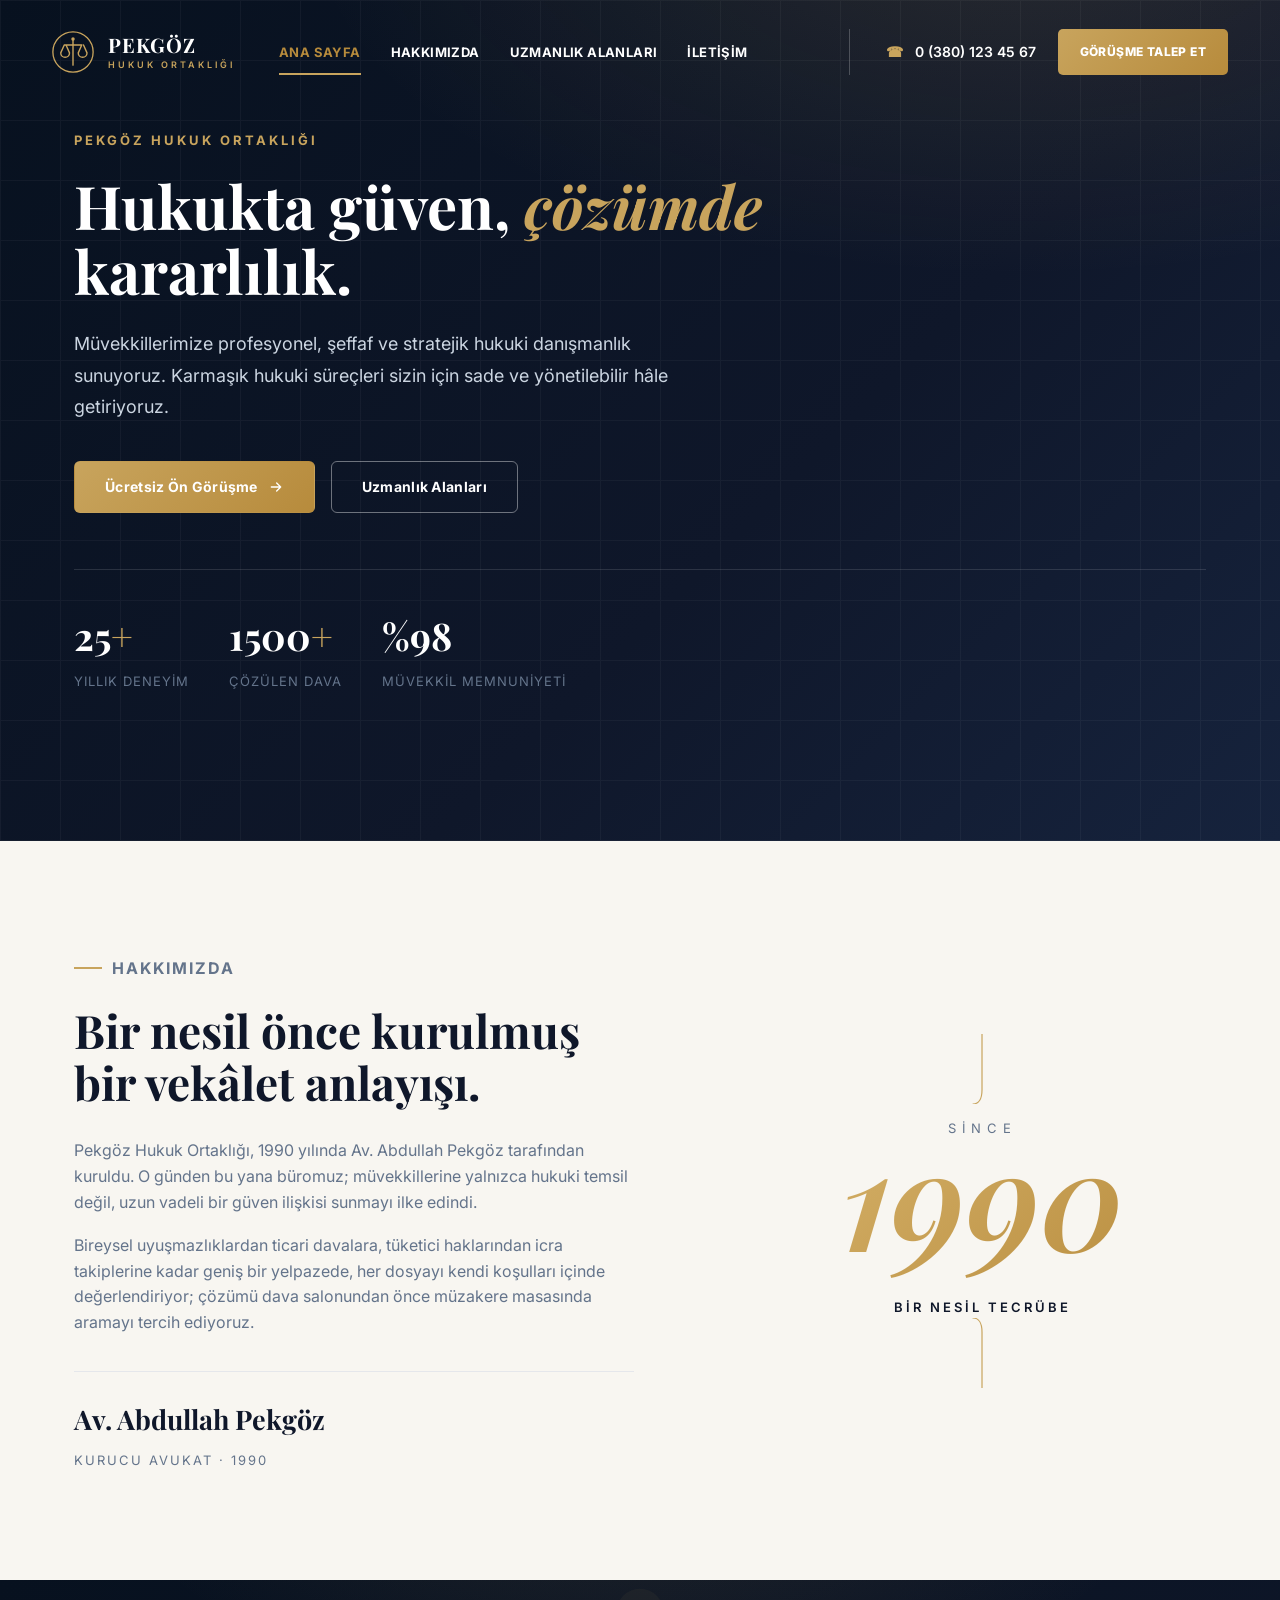
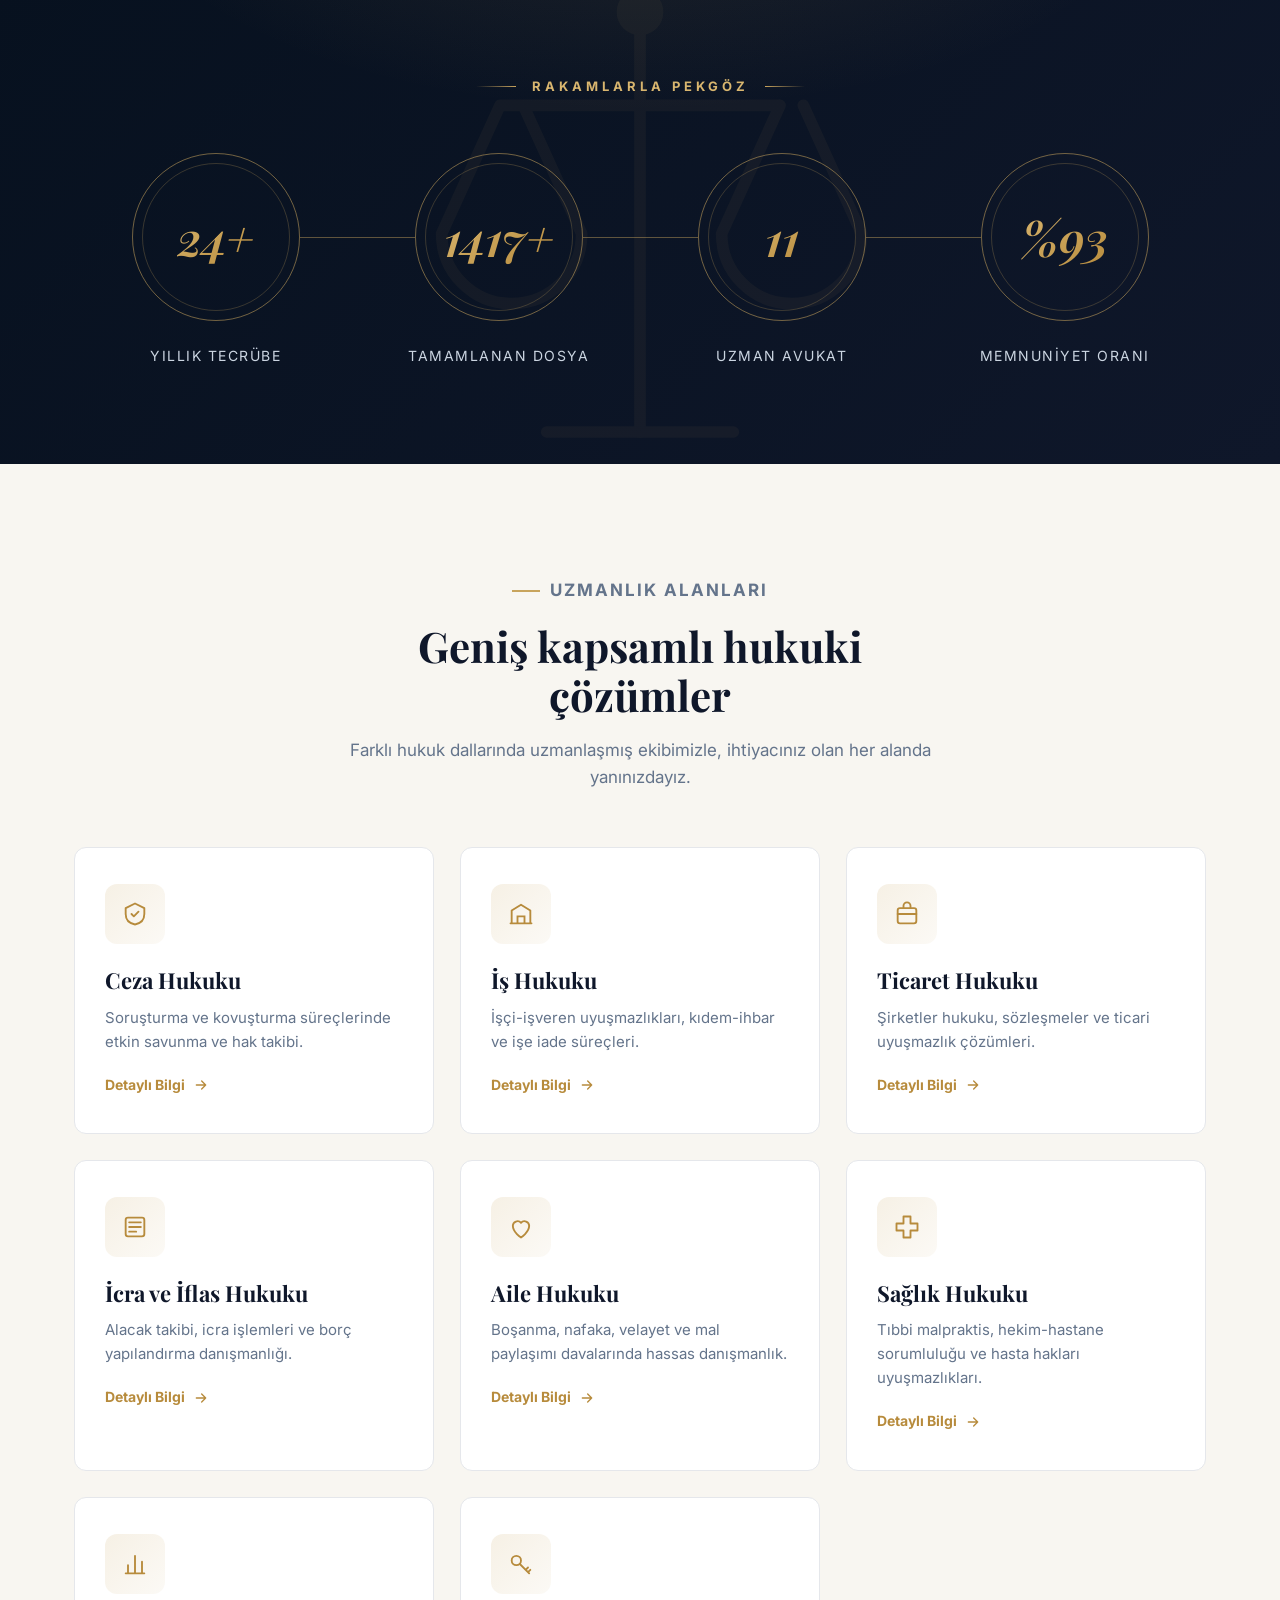
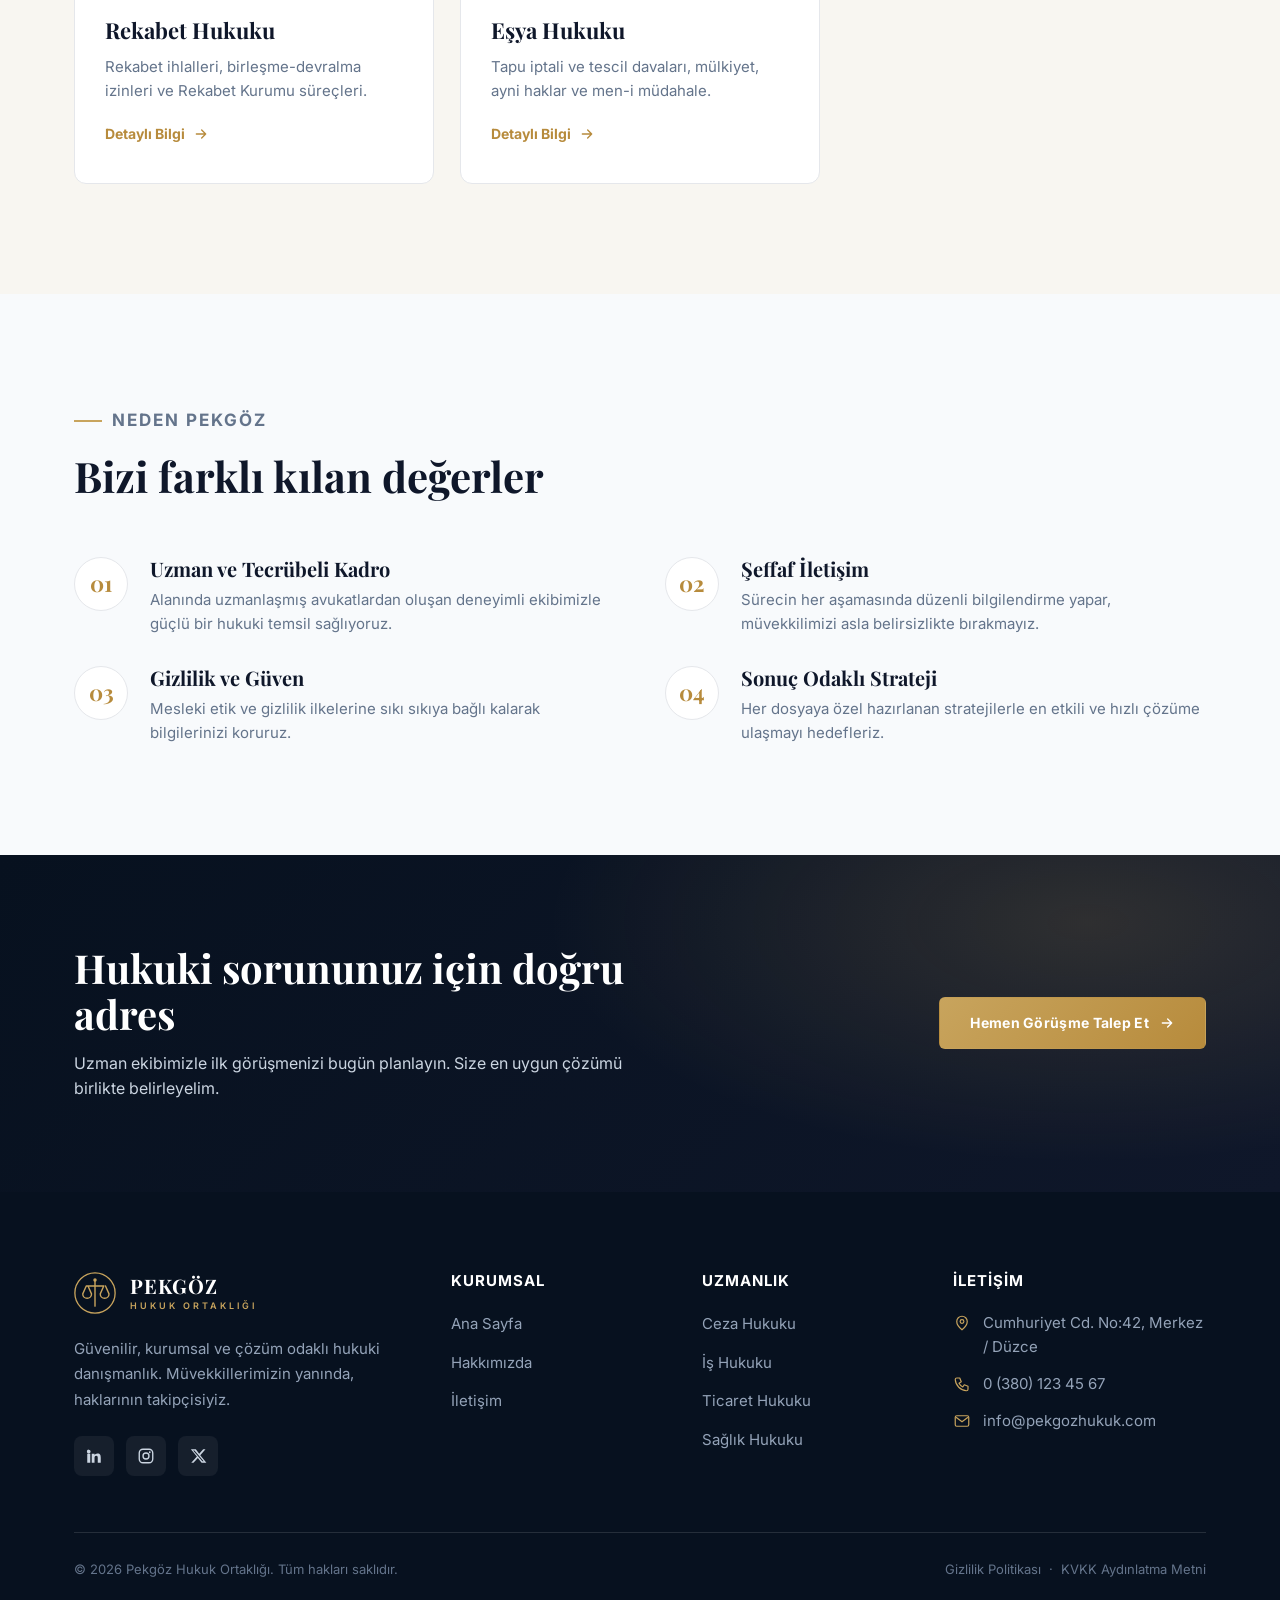
==== index.html @ f4ac4ff4 "refactor" ====
<!DOCTYPE html>
<html lang="tr">
<head>
    <meta charset="UTF-8" />
    <meta name="viewport" content="width=device-width, initial-scale=1.0" />
    <meta name="description" content="Pekgöz Hukuk Ortaklığı — güvenilir, kurumsal ve çözüm odaklı hukuki danışmanlık ve avukatlık hizmetleri." />
    <title>Pekgöz Hukuk Ortaklığı | Kurumsal Hukuki Danışmanlık</title>

    <link rel="preconnect" href="https://fonts.googleapis.com" />
    <link rel="preconnect" href="https://fonts.gstatic.com" crossorigin />
    <link href="https://fonts.googleapis.com/css2?family=Inter:wght@400;500;600;700;800&family=Playfair+Display:ital,wght@0,500;0,600;0,700;1,600&display=swap" rel="stylesheet" />
    <link rel="stylesheet" href="assets/css/style.css" />
</head>
<body>

<header class="site-header">
    <nav class="navbar">
        <a href="index.html" class="navbar-logo">
            <svg class="logo-mark" viewBox="0 0 48 48" fill="none" xmlns="http://www.w3.org/2000/svg">
                <circle cx="24" cy="24" r="23" stroke="#c8a45d" stroke-width="1.5"/>
                <path d="M24 9v30M14 16h20M14 16l-4 9a5 5 0 0010 0l-4-9M34 16l-4 9a5 5 0 0010 0l-4-9" stroke="#c8a45d" stroke-width="1.6" stroke-linecap="round" stroke-linejoin="round"/>
                <circle cx="24" cy="9" r="2" fill="#c8a45d"/>
            </svg>
            <span class="logo-text">
                <span class="logo-name">PEKGÖZ</span>
                <span class="logo-sub">Hukuk Ortaklığı</span>
            </span>
        </a>

        <button class="mobile-menu-btn" aria-label="Menüyü Aç">
            <span></span><span></span><span></span>
        </button>

        <div class="navbar-menu">
            <ul class="navbar-links">
                <li><a href="index.html" class="active">Ana Sayfa</a></li>
                <li><a href="hakkimizda.html">Hakkımızda</a></li>
                <li><a href="uzmanlik-alanlari.html">Uzmanlık Alanları</a></li>
                <li><a href="iletisim.html">İletişim</a></li>
            </ul>

            <div class="navbar-contact">
                <a href="tel:+903801234567" class="phone-link">
                    <span>☎</span> 0 (380) 123 45 67
                </a>
                <a href="iletisim.html" class="appointment-btn">Görüşme Talep Et</a>
            </div>
        </div>
    </nav>
</header>

<main>
    <!-- HERO -->
    <section class="hero">
        <div class="container">
            <p class="hero-subtitle">Pekgöz Hukuk Ortaklığı</p>
            <h1>Hukukta güven, <span class="accent">çözümde</span> kararlılık.</h1>
            <p class="lead">
                Müvekkillerimize profesyonel, şeffaf ve stratejik hukuki danışmanlık sunuyoruz.
                Karmaşık hukuki süreçleri sizin için sade ve yönetilebilir hâle getiriyoruz.
            </p>
            <div class="hero-actions">
                <a href="iletisim.html" class="btn btn-gold">Ücretsiz Ön Görüşme
                    <svg width="16" height="16" viewBox="0 0 24 24" fill="none"><path d="M5 12h14M13 6l6 6-6 6" stroke="currentColor" stroke-width="2" stroke-linecap="round" stroke-linejoin="round"/></svg>
                </a>
                <a href="uzmanlik-alanlari.html" class="btn btn-outline">Uzmanlık Alanları</a>
            </div>

            <div class="hero-trust">
                <div class="item"><div class="num">25<span>+</span></div><div class="label">Yıllık Deneyim</div></div>
                <div class="item"><div class="num">1500<span>+</span></div><div class="label">Çözülen Dava</div></div>
                <div class="item"><div class="num">%98</div><div class="label">Müvekkil Memnuniyeti</div></div>
            </div>
        </div>
    </section>

    <!-- HAKKIMIZDA / ABOUT -->
    <section class="section about-editorial">
        <div class="container ae-grid">
            <div class="ae-text reveal">
                <p class="eyebrow">Hakkımızda</p>
                <h2>Bir nesil önce kurulmuş<br>bir vekâlet anlayışı.</h2>
                <p>
                    Pekgöz Hukuk Ortaklığı, 1990 yılında Av. Abdullah Pekgöz tarafından kuruldu.
                    O günden bu yana büromuz; müvekkillerine yalnızca hukuki temsil değil, uzun vadeli
                    bir güven ilişkisi sunmayı ilke edindi.
                </p>
                <p>
                    Bireysel uyuşmazlıklardan ticari davalara, tüketici haklarından icra takiplerine
                    kadar geniş bir yelpazede, her dosyayı kendi koşulları içinde değerlendiriyor;
                    çözümü dava salonundan önce müzakere masasında aramayı tercih ediyoruz.
                </p>
                <div class="ae-divider"></div>
                <div class="ae-founder">Av. Abdullah Pekgöz</div>
                <div class="ae-founder-role">Kurucu Avukat · 1990</div>
            </div>

            <div class="ae-year reveal">
                <svg class="ae-orn" width="24" height="70" viewBox="0 0 24 70" fill="none">
                    <path d="M12 0V56c0 9-3.5 14-9 14" stroke="currentColor" stroke-width="1.2" stroke-linecap="round"/>
                </svg>
                <span class="ae-since">Since</span>
                <div class="ae-bigyear">1990</div>
                <span class="ae-caption">Bir Nesil Tecrübe</span>
                <svg class="ae-orn bottom" width="24" height="70" viewBox="0 0 24 70" fill="none">
                    <path d="M12 0V56c0 9-3.5 14-9 14" stroke="currentColor" stroke-width="1.2" stroke-linecap="round"/>
                </svg>
            </div>
        </div>
    </section>

    <!-- STATS — Mühür Madalyonları -->
    <section class="stats-band">
        <svg class="stats-watermark" viewBox="0 0 48 48" fill="none" aria-hidden="true">
            <path d="M24 6v36M12 14h24M12 14l-5 11a6 6 0 0012 0l-5-11M36 14l-5 11a6 6 0 0012 0l-5-11" stroke="currentColor" stroke-width="1" stroke-linecap="round" stroke-linejoin="round"/>
            <circle cx="24" cy="6" r="2" fill="currentColor"/>
            <path d="M16 42h16" stroke="currentColor" stroke-width="1" stroke-linecap="round"/>
        </svg>
        <div class="container">
            <p class="stats-title">Rakamlarla Pekgöz</p>
            <div class="seal-row">
                <div class="seal-item reveal">
                    <div class="seal"><span class="num" data-to="25" data-suffix="+">0+</span></div>
                    <div class="seal-label">Yıllık Tecrübe</div>
                </div>
                <div class="seal-item reveal">
                    <div class="seal"><span class="num" data-to="1500" data-suffix="+">0+</span></div>
                    <div class="seal-label">Tamamlanan Dosya</div>
                </div>
                <div class="seal-item reveal">
                    <div class="seal"><span class="num" data-to="12">0</span></div>
                    <div class="seal-label">Uzman Avukat</div>
                </div>
                <div class="seal-item reveal">
                    <div class="seal"><span class="num" data-to="98" data-prefix="%">%0</span></div>
                    <div class="seal-label">Memnuniyet Oranı</div>
                </div>
            </div>
        </div>
    </section>

    <!-- UZMANLIK ALANLARI -->
    <section class="section practice">
        <div class="container">
            <div class="section-head center reveal">
                <p class="eyebrow">Uzmanlık Alanları</p>
                <h2>Geniş kapsamlı hukuki çözümler</h2>
                <p>Farklı hukuk dallarında uzmanlaşmış ekibimizle, ihtiyacınız olan her alanda yanınızdayız.</p>
            </div>
            <div class="card-grid">
                <div class="service-card reveal">
                    <div class="icon"><svg width="28" height="28" viewBox="0 0 24 24" fill="none"><path d="M12 3l8 4v5c0 4.5-3 8-8 9-5-1-8-4.5-8-9V7l8-4z" stroke="currentColor" stroke-width="1.6" stroke-linejoin="round"/><path d="M9 12l2 2 4-4" stroke="currentColor" stroke-width="1.6" stroke-linecap="round" stroke-linejoin="round"/></svg></div>
                    <h3>Ceza Hukuku</h3>
                    <p>Soruşturma ve kovuşturma süreçlerinde etkin savunma ve hak takibi.</p>
                    <a href="uzmanlik-alanlari.html" class="more">Detaylı Bilgi <svg width="16" height="16" viewBox="0 0 24 24" fill="none"><path d="M5 12h14M13 6l6 6-6 6" stroke="currentColor" stroke-width="2" stroke-linecap="round" stroke-linejoin="round"/></svg></a>
                </div>
                <div class="service-card reveal">
                    <div class="icon"><svg width="28" height="28" viewBox="0 0 24 24" fill="none"><path d="M4 20V9l8-5 8 5v11" stroke="currentColor" stroke-width="1.6" stroke-linejoin="round"/><path d="M9 20v-6h6v6M3 20h18" stroke="currentColor" stroke-width="1.6" stroke-linecap="round"/></svg></div>
                    <h3>İş Hukuku</h3>
                    <p>İşçi-işveren uyuşmazlıkları, kıdem-ihbar ve işe iade süreçleri.</p>
                    <a href="uzmanlik-alanlari.html" class="more">Detaylı Bilgi <svg width="16" height="16" viewBox="0 0 24 24" fill="none"><path d="M5 12h14M13 6l6 6-6 6" stroke="currentColor" stroke-width="2" stroke-linecap="round" stroke-linejoin="round"/></svg></a>
                </div>
                <div class="service-card reveal">
                    <div class="icon"><svg width="28" height="28" viewBox="0 0 24 24" fill="none"><rect x="4" y="7" width="16" height="13" rx="2" stroke="currentColor" stroke-width="1.6"/><path d="M9 7V5a3 3 0 016 0v2M4 12h16" stroke="currentColor" stroke-width="1.6" stroke-linecap="round"/></svg></div>
                    <h3>Ticaret Hukuku</h3>
                    <p>Şirketler hukuku, sözleşmeler ve ticari uyuşmazlık çözümleri.</p>
                    <a href="uzmanlik-alanlari.html" class="more">Detaylı Bilgi <svg width="16" height="16" viewBox="0 0 24 24" fill="none"><path d="M5 12h14M13 6l6 6-6 6" stroke="currentColor" stroke-width="2" stroke-linecap="round" stroke-linejoin="round"/></svg></a>
                </div>
                <div class="service-card reveal">
                    <div class="icon"><svg width="28" height="28" viewBox="0 0 24 24" fill="none"><path d="M7 8h10M7 12h10M7 16h6" stroke="currentColor" stroke-width="1.6" stroke-linecap="round"/><rect x="4" y="4" width="16" height="16" rx="2" stroke="currentColor" stroke-width="1.6"/></svg></div>
                    <h3>İcra ve İflas Hukuku</h3>
                    <p>Alacak takibi, icra işlemleri ve borç yapılandırma danışmanlığı.</p>
                    <a href="uzmanlik-alanlari.html" class="more">Detaylı Bilgi <svg width="16" height="16" viewBox="0 0 24 24" fill="none"><path d="M5 12h14M13 6l6 6-6 6" stroke="currentColor" stroke-width="2" stroke-linecap="round" stroke-linejoin="round"/></svg></a>
                </div>
                <div class="service-card reveal">
                    <div class="icon"><svg width="28" height="28" viewBox="0 0 24 24" fill="none"><path d="M12 21s-7-4.5-7-10a4 4 0 017-2.6A4 4 0 0119 11c0 5.5-7 10-7 10z" stroke="currentColor" stroke-width="1.6" stroke-linejoin="round"/></svg></div>
                    <h3>Aile Hukuku</h3>
                    <p>Boşanma, nafaka, velayet ve mal paylaşımı davalarında hassas danışmanlık.</p>
                    <a href="uzmanlik-alanlari.html" class="more">Detaylı Bilgi <svg width="16" height="16" viewBox="0 0 24 24" fill="none"><path d="M5 12h14M13 6l6 6-6 6" stroke="currentColor" stroke-width="2" stroke-linecap="round" stroke-linejoin="round"/></svg></a>
                </div>
                <div class="service-card reveal">
                    <div class="icon"><svg width="28" height="28" viewBox="0 0 24 24" fill="none"><path d="M9 3h6v6h6v6h-6v6H9v-6H3V9h6V3z" stroke="currentColor" stroke-width="1.6" stroke-linejoin="round"/></svg></div>
                    <h3>Sağlık Hukuku</h3>
                    <p>Tıbbi malpraktis, hekim-hastane sorumluluğu ve hasta hakları uyuşmazlıkları.</p>
                    <a href="uzmanlik-alanlari.html" class="more">Detaylı Bilgi <svg width="16" height="16" viewBox="0 0 24 24" fill="none"><path d="M5 12h14M13 6l6 6-6 6" stroke="currentColor" stroke-width="2" stroke-linecap="round" stroke-linejoin="round"/></svg></a>
                </div>
                <div class="service-card reveal">
                    <div class="icon"><svg width="28" height="28" viewBox="0 0 24 24" fill="none"><path d="M4 20h16M6 20v-7M12 20V5M18 20v-10" stroke="currentColor" stroke-width="1.6" stroke-linecap="round" stroke-linejoin="round"/></svg></div>
                    <h3>Rekabet Hukuku</h3>
                    <p>Rekabet ihlalleri, birleşme-devralma izinleri ve Rekabet Kurumu süreçleri.</p>
                    <a href="uzmanlik-alanlari.html" class="more">Detaylı Bilgi <svg width="16" height="16" viewBox="0 0 24 24" fill="none"><path d="M5 12h14M13 6l6 6-6 6" stroke="currentColor" stroke-width="2" stroke-linecap="round" stroke-linejoin="round"/></svg></a>
                </div>
                <div class="service-card reveal">
                    <div class="icon"><svg width="28" height="28" viewBox="0 0 24 24" fill="none"><circle cx="8" cy="9" r="4" stroke="currentColor" stroke-width="1.6"/><path d="M11 12l8 8M16 17l2-2M18 19l2-2" stroke="currentColor" stroke-width="1.6" stroke-linecap="round" stroke-linejoin="round"/></svg></div>
                    <h3>Eşya Hukuku</h3>
                    <p>Tapu iptali ve tescil davaları, mülkiyet, ayni haklar ve men-i müdahale.</p>
                    <a href="uzmanlik-alanlari.html" class="more">Detaylı Bilgi <svg width="16" height="16" viewBox="0 0 24 24" fill="none"><path d="M5 12h14M13 6l6 6-6 6" stroke="currentColor" stroke-width="2" stroke-linecap="round" stroke-linejoin="round"/></svg></a>
                </div>
            </div>
        </div>
    </section>

    <!-- NEDEN BİZ -->
    <section class="section">
        <div class="container">
            <div class="section-head reveal">
                <p class="eyebrow">Neden Pekgöz</p>
                <h2>Bizi farklı kılan değerler</h2>
            </div>
            <div class="features-grid">
                <div class="feature reveal">
                    <div class="num">01</div>
                    <div><h3>Uzman ve Tecrübeli Kadro</h3><p>Alanında uzmanlaşmış avukatlardan oluşan deneyimli ekibimizle güçlü bir hukuki temsil sağlıyoruz.</p></div>
                </div>
                <div class="feature reveal">
                    <div class="num">02</div>
                    <div><h3>Şeffaf İletişim</h3><p>Sürecin her aşamasında düzenli bilgilendirme yapar, müvekkilimizi asla belirsizlikte bırakmayız.</p></div>
                </div>
                <div class="feature reveal">
                    <div class="num">03</div>
                    <div><h3>Gizlilik ve Güven</h3><p>Mesleki etik ve gizlilik ilkelerine sıkı sıkıya bağlı kalarak bilgilerinizi koruruz.</p></div>
                </div>
                <div class="feature reveal">
                    <div class="num">04</div>
                    <div><h3>Sonuç Odaklı Strateji</h3><p>Her dosyaya özel hazırlanan stratejilerle en etkili ve hızlı çözüme ulaşmayı hedefleriz.</p></div>
                </div>
            </div>
        </div>
    </section>

    <!-- CTA -->
    <section class="cta">
        <div class="container cta-inner">
            <div class="reveal">
                <h2>Hukuki sorununuz için doğru adres</h2>
                <p>Uzman ekibimizle ilk görüşmenizi bugün planlayın. Size en uygun çözümü birlikte belirleyelim.</p>
            </div>
            <a href="iletisim.html" class="btn btn-gold reveal">Hemen Görüşme Talep Et
                <svg width="16" height="16" viewBox="0 0 24 24" fill="none"><path d="M5 12h14M13 6l6 6-6 6" stroke="currentColor" stroke-width="2" stroke-linecap="round" stroke-linejoin="round"/></svg>
            </a>
        </div>
    </section>
</main>

<!-- FOOTER -->
<footer class="site-footer">
    <div class="container">
        <div class="footer-grid">
            <div class="footer-brand">
                <a href="index.html" class="navbar-logo">
                    <svg class="logo-mark" viewBox="0 0 48 48" fill="none">
                        <circle cx="24" cy="24" r="23" stroke="#c8a45d" stroke-width="1.5"/>
                        <path d="M24 9v30M14 16h20M14 16l-4 9a5 5 0 0010 0l-4-9M34 16l-4 9a5 5 0 0010 0l-4-9" stroke="#c8a45d" stroke-width="1.6" stroke-linecap="round" stroke-linejoin="round"/>
                        <circle cx="24" cy="9" r="2" fill="#c8a45d"/>
                    </svg>
                    <span class="logo-text">
                        <span class="logo-name">PEKGÖZ</span>
                        <span class="logo-sub">Hukuk Ortaklığı</span>
                    </span>
                </a>
                <p>Güvenilir, kurumsal ve çözüm odaklı hukuki danışmanlık. Müvekkillerimizin yanında, haklarının takipçisiyiz.</p>
                <div class="footer-social">
                    <a href="#" aria-label="LinkedIn"><svg width="18" height="18" viewBox="0 0 24 24" fill="currentColor"><path d="M4.98 3.5a2.5 2.5 0 11-.02 5 2.5 2.5 0 01.02-5zM3 9h4v12H3zM9 9h3.8v1.7h.05c.53-1 1.83-2.05 3.77-2.05C20.5 8.65 21 11.1 21 14.2V21h-4v-6c0-1.43-.03-3.27-2-3.27-2 0-2.3 1.56-2.3 3.17V21H9z"/></svg></a>
                    <a href="#" aria-label="Instagram"><svg width="18" height="18" viewBox="0 0 24 24" fill="none"><rect x="3" y="3" width="18" height="18" rx="5" stroke="currentColor" stroke-width="1.8"/><circle cx="12" cy="12" r="4" stroke="currentColor" stroke-width="1.8"/><circle cx="17" cy="7" r="1.2" fill="currentColor"/></svg></a>
                    <a href="#" aria-label="Twitter"><svg width="18" height="18" viewBox="0 0 24 24" fill="currentColor"><path d="M18.9 3H22l-7 8 8.2 10h-6.4l-5-6.2L6 21H3l7.5-8.5L2.5 3h6.6l4.5 5.9L18.9 3zm-1.1 16h1.7L7.3 4.8H5.5L17.8 19z"/></svg></a>
                </div>
            </div>

            <div class="footer-col">
                <h4>Kurumsal</h4>
                <ul>
                    <li><a href="index.html">Ana Sayfa</a></li>
                    <li><a href="hakkimizda.html">Hakkımızda</a></li>
                    <li><a href="iletisim.html">İletişim</a></li>
                </ul>
            </div>

            <div class="footer-col">
                <h4>Uzmanlık</h4>
                <ul>
                    <li><a href="uzmanlik-alanlari.html">Ceza Hukuku</a></li>
                    <li><a href="uzmanlik-alanlari.html">İş Hukuku</a></li>
                    <li><a href="uzmanlik-alanlari.html">Ticaret Hukuku</a></li>
                    <li><a href="uzmanlik-alanlari.html">Sağlık Hukuku</a></li>
                </ul>
            </div>

            <div class="footer-col">
                <h4>İletişim</h4>
                <ul class="footer-contact">
                    <li><svg width="18" height="18" viewBox="0 0 24 24" fill="none"><path d="M12 21s-7-5.5-7-11a7 7 0 1114 0c0 5.5-7 11-7 11z" stroke="currentColor" stroke-width="1.6"/><circle cx="12" cy="10" r="2.5" stroke="currentColor" stroke-width="1.6"/></svg> Cumhuriyet Cd. No:42, Merkez / Düzce</li>
                    <li><svg width="18" height="18" viewBox="0 0 24 24" fill="none"><path d="M5 4h4l2 5-3 2a12 12 0 005 5l2-3 5 2v4a2 2 0 01-2 2A16 16 0 013 6a2 2 0 012-2z" stroke="currentColor" stroke-width="1.6" stroke-linejoin="round"/></svg> 0 (380) 123 45 67</li>
                    <li><svg width="18" height="18" viewBox="0 0 24 24" fill="none"><rect x="3" y="5" width="18" height="14" rx="2" stroke="currentColor" stroke-width="1.6"/><path d="M4 7l8 6 8-6" stroke="currentColor" stroke-width="1.6"/></svg> info@pekgozhukuk.com</li>
                </ul>
            </div>
        </div>
        <div class="footer-bottom">
            <span>© <span id="year">2026</span> Pekgöz Hukuk Ortaklığı. Tüm hakları saklıdır.</span>
            <span><a href="#">Gizlilik Politikası</a> &nbsp;·&nbsp; <a href="#">KVKK Aydınlatma Metni</a></span>
        </div>
    </div>
</footer>

<script src="assets/js/main.js"></script>
</body>
</html>
---- assets/css/style.css ----
/* =============================================================
   Pekgöz Hukuk Ortaklığı — Kurumsal Tasarım Sistemi
   ============================================================= */

:root {
    --navy: #0f172a;
    --navy-dark: #07111f;
    --navy-soft: #1e293b;
    --gold: #c8a45d;
    --gold-light: #d9b66f;
    --gold-dark: #b78b3c;
    --white: #ffffff;
    --cream: #f8f6f1;
    --bg: #f8fafc;
    --ink: #111827;
    --text: #334155;
    --muted: #64748b;
    --line: #e5e7eb;
    --border: rgba(255, 255, 255, 0.12);

    --serif: "Playfair Display", Georgia, "Times New Roman", serif;
    --sans: "Inter", -apple-system, "Segoe UI", Roboto, Arial, sans-serif;

    --shadow-sm: 0 4px 14px rgba(15, 23, 42, 0.06);
    --shadow-md: 0 14px 35px rgba(15, 23, 42, 0.10);
    --shadow-lg: 0 24px 60px rgba(15, 23, 42, 0.16);
    --radius: 12px;
    --maxw: 1180px;
}

* {
    margin: 0;
    padding: 0;
    box-sizing: border-box;
}

html {
    scroll-behavior: smooth;
}

body {
    font-family: var(--sans);
    background: var(--bg);
    color: var(--text);
    line-height: 1.6;
    -webkit-font-smoothing: antialiased;
}

a { text-decoration: none; color: inherit; }
ul { list-style: none; }
img { max-width: 100%; display: block; }

h1, h2, h3, h4 {
    font-family: var(--serif);
    color: var(--navy);
    line-height: 1.15;
    font-weight: 700;
}

.container {
    max-width: var(--maxw);
    margin: 0 auto;
    padding: 0 24px;
}

/* ---------- Yardımcı başlık bloğu ---------- */
.eyebrow {
    display: inline-flex;
    align-items: center;
    gap: 10px;
    color: var(--gold-dark);
    font-size: 13px;
    font-weight: 700;
    text-transform: uppercase;
    letter-spacing: 2px;
    margin-bottom: 18px;
}
.eyebrow::before {
    content: "";
    width: 28px;
    height: 2px;
    background: var(--gold);
}

.section { padding: 110px 0; }
.section-head { max-width: 620px; margin-bottom: 56px; }
.section-head.center { margin-left: auto; margin-right: auto; text-align: center; }
.section-head.center .eyebrow { justify-content: center; }
.section-head h2 { font-size: 42px; margin-bottom: 18px; }
.section-head p { font-size: 17px; color: var(--muted); }

/* ---------- Butonlar ---------- */
.btn {
    display: inline-flex;
    align-items: center;
    justify-content: center;
    gap: 10px;
    min-height: 52px;
    padding: 0 30px;
    border-radius: 6px;
    font-size: 14px;
    font-weight: 700;
    letter-spacing: 0.3px;
    cursor: pointer;
    border: 1px solid transparent;
    transition: 0.25s ease;
}
.btn-gold {
    background: linear-gradient(135deg, var(--gold), var(--gold-dark));
    color: var(--white);
}
.btn-gold:hover {
    transform: translateY(-2px);
    box-shadow: 0 12px 26px rgba(200, 164, 93, 0.4);
}
.btn-outline {
    background: transparent;
    border-color: rgba(255, 255, 255, 0.4);
    color: var(--white);
}
.btn-outline:hover { background: rgba(255, 255, 255, 0.08); border-color: var(--gold); color: var(--gold-light); }
.btn-dark {
    background: var(--navy);
    color: var(--white);
}
.btn-dark:hover { background: var(--navy-soft); transform: translateY(-2px); }

/* =============================================================
   HEADER / NAVBAR
   ============================================================= */
.site-header {
    position: fixed;
    top: 0;
    left: 0;
    right: 0;
    z-index: 999;
    padding: 24px 0;
    background: transparent;
    transition: background 0.35s ease, padding 0.35s ease, box-shadow 0.35s ease;
}
/* Kaydırınca: açık, buzlu cam zemin + lacivert yazılar (üsttekinin tam zıttı) */
.site-header.scrolled {
    padding: 12px 0;
    background: rgba(255, 255, 255, 0.92);
    backdrop-filter: blur(12px);
    -webkit-backdrop-filter: blur(12px);
    box-shadow: 0 8px 30px rgba(15, 23, 42, 0.08);
    border-bottom: 1px solid rgba(15, 23, 42, 0.06);
}

.navbar {
    position: relative;
    max-width: 1240px;
    margin: 0 auto;
    min-height: 56px;
    padding: 0 32px;
    display: flex;
    align-items: center;
}

.navbar-logo {
    display: flex;
    align-items: center;
    gap: 14px;
    margin-right: 44px;
}
.navbar-logo .logo-mark {
    width: 42px;
    height: 42px;
    flex-shrink: 0;
}
.navbar-logo .logo-text { display: flex; flex-direction: column; line-height: 1; }
.navbar-logo .logo-name {
    font-family: var(--serif);
    font-size: 20px;
    font-weight: 700;
    color: var(--white);
    letter-spacing: 1px;
    transition: color 0.35s ease;
}
.navbar-logo .logo-sub {
    font-size: 9px;
    font-weight: 600;
    letter-spacing: 3px;
    text-transform: uppercase;
    color: var(--gold);
    margin-top: 5px;
}
/* Kaydırınca logo laciverte döner */
.site-header.scrolled .navbar-logo .logo-name { color: var(--navy); }

.navbar-menu {
    flex: 1;
    display: flex;
    align-items: center;
    justify-content: space-between;
}
.navbar-links { display: flex; align-items: center; gap: 30px; }
.navbar-links > li { position: relative; }
.navbar-links a {
    color: var(--white);
    font-size: 13px;
    font-weight: 700;
    text-transform: uppercase;
    letter-spacing: 0.4px;
    white-space: nowrap;
    transition: color 0.35s ease;
}
.site-header.scrolled .navbar-links a { color: var(--navy); }
.navbar-links a:hover,
.navbar-links a.active,
.site-header.scrolled .navbar-links a:hover,
.site-header.scrolled .navbar-links a.active { color: var(--gold-dark); }
.navbar-links a.active::after,
.navbar-links > li > a:hover::after {
    content: "";
    position: absolute;
    left: 0;
    bottom: -10px;
    width: 100%;
    height: 2px;
    background: var(--gold);
}

.dropdown > a { display: flex; align-items: center; gap: 6px; }
.dropdown-menu {
    position: absolute;
    top: 38px;
    left: -12px;
    min-width: 230px;
    padding: 12px;
    background: var(--white);
    border-radius: 8px;
    box-shadow: var(--shadow-lg);
    opacity: 0;
    visibility: hidden;
    transform: translateY(10px);
    transition: 0.25s ease;
}
.dropdown:hover .dropdown-menu {
    opacity: 1;
    visibility: visible;
    transform: translateY(0);
}
.dropdown-menu li a {
    display: block;
    padding: 12px 14px;
    color: var(--navy);
    font-size: 13px;
    text-transform: none;
    letter-spacing: 0;
    border-radius: 6px;
}
.dropdown-menu li a:hover { background: var(--cream); color: var(--gold-dark); }
.dropdown-menu li a::after { display: none !important; }

.navbar-contact {
    display: flex;
    align-items: center;
    gap: 22px;
    margin-left: 36px;
    padding-left: 36px;
    border-left: 1px solid rgba(255, 255, 255, 0.22);
    transition: border-color 0.35s ease;
}
.site-header.scrolled .navbar-contact { border-left-color: var(--line); }
.phone-link { color: var(--white); font-size: 14px; font-weight: 600; white-space: nowrap; transition: color 0.35s ease; }
.site-header.scrolled .phone-link { color: var(--navy); }
.phone-link span { color: var(--gold); margin-right: 8px; }
.appointment-btn {
    display: inline-flex;
    align-items: center;
    justify-content: center;
    min-height: 46px;
    padding: 0 22px;
    background: linear-gradient(135deg, var(--gold), var(--gold-dark));
    color: var(--white);
    border-radius: 5px;
    font-size: 12px;
    font-weight: 800;
    text-transform: uppercase;
    letter-spacing: 0.4px;
    transition: 0.25s ease;
    white-space: nowrap;
}
.appointment-btn:hover { transform: translateY(-2px); box-shadow: 0 10px 24px rgba(200, 164, 93, 0.35); }

.mobile-menu-btn { display: none; margin-left: auto; background: transparent; border: 0; cursor: pointer; }
.mobile-menu-btn span { display: block; width: 26px; height: 2px; margin: 6px 0; background: var(--white); transition: background 0.35s ease; }
.site-header.scrolled .mobile-menu-btn span { background: var(--navy); }

/* =============================================================
   HERO
   ============================================================= */
.hero {
    position: relative;
    padding: 130px 32px 150px;
    background:
        radial-gradient(1200px 600px at 80% -10%, rgba(200, 164, 93, 0.14), transparent 60%),
        linear-gradient(135deg, var(--navy-dark), var(--navy) 60%, #16233d);
    overflow: hidden;
}
.hero::after {
    content: "";
    position: absolute;
    inset: 0;
    background-image: url("data:image/svg+xml,%3Csvg width='60' height='60' viewBox='0 0 60 60' xmlns='http://www.w3.org/2000/svg'%3E%3Cpath d='M0 0h60v60H0z' fill='none'/%3E%3Cpath d='M0 0h1v60H0zM0 0h60v1H0z' fill='%23ffffff' fill-opacity='0.04'/%3E%3C/svg%3E");
    pointer-events: none;
}
.hero .container { position: relative; z-index: 1; }
.hero-subtitle {
    color: var(--gold);
    font-weight: 700;
    text-transform: uppercase;
    letter-spacing: 3px;
    font-size: 13px;
    margin-bottom: 22px;
}
.hero h1 {
    max-width: 820px;
    font-size: 60px;
    line-height: 1.08;
    color: var(--white);
    margin-bottom: 26px;
}
.hero h1 .accent { color: var(--gold); font-style: italic; }
.hero p.lead {
    max-width: 600px;
    font-size: 18px;
    line-height: 1.75;
    color: #cbd5e1;
    margin-bottom: 38px;
}
.hero-actions { display: flex; gap: 16px; flex-wrap: wrap; }

/* Hero alt güven göstergeleri */
.hero-trust {
    display: flex;
    gap: 40px;
    margin-top: 56px;
    padding-top: 36px;
    border-top: 1px solid var(--border);
    flex-wrap: wrap;
}
.hero-trust .item .num {
    font-family: var(--serif);
    font-size: 38px;
    color: var(--white);
    font-weight: 700;
}
.hero-trust .item .num span { color: var(--gold); }
.hero-trust .item .label {
    font-size: 13px;
    color: var(--muted);
    text-transform: uppercase;
    letter-spacing: 1px;
    margin-top: 4px;
}

/* =============================================================
   GENEL BÖLÜMLER
   ============================================================= */

/* About preview */
.about-grid {
    display: grid;
    grid-template-columns: 1fr 1fr;
    gap: 70px;
    align-items: center;
}
.about-visual {
    position: relative;
    border-radius: var(--radius);
    overflow: hidden;
    min-height: 460px;
    background:
        radial-gradient(600px 300px at 30% 20%, rgba(200, 164, 93, 0.25), transparent 70%),
        linear-gradient(135deg, var(--navy), var(--navy-soft));
    box-shadow: var(--shadow-lg);
    display: flex;
    align-items: flex-end;
    padding: 32px;
}
.about-visual .emblem {
    position: absolute;
    top: 50%; left: 50%;
    transform: translate(-50%, -50%);
    width: 150px; height: 150px;
    opacity: 0.9;
}
.about-visual .badge {
    position: relative;
    background: rgba(255, 255, 255, 0.06);
    border: 1px solid var(--border);
    backdrop-filter: blur(6px);
    border-radius: 10px;
    padding: 22px 26px;
    color: var(--white);
}
.about-visual .badge strong { font-family: var(--serif); font-size: 28px; color: var(--gold); display: block; }
.about-visual .badge span { font-size: 13px; color: #cbd5e1; }

.about-text h2 { font-size: 40px; margin-bottom: 22px; }
.about-text p { color: var(--muted); margin-bottom: 18px; font-size: 16px; }
.about-list { margin: 26px 0 34px; }
.about-list li {
    display: flex;
    align-items: flex-start;
    gap: 14px;
    margin-bottom: 16px;
    color: var(--text);
    font-weight: 500;
}
.about-list li svg { flex-shrink: 0; margin-top: 2px; }

/* ---------- Editöryel "Hakkımızda" (yıl bloklu) ---------- */
.about-editorial { background: var(--cream); }
.ae-grid {
    display: grid;
    grid-template-columns: 1.15fr 0.85fr;
    gap: 80px;
    align-items: center;
}
.ae-text h2 { font-size: 46px; line-height: 1.12; margin: 6px 0 30px; }
.ae-text p { color: var(--muted); font-size: 16px; margin-bottom: 18px; max-width: 560px; }
.ae-divider { height: 1px; background: var(--line); margin: 36px 0 26px; max-width: 560px; }
.ae-founder { font-family: var(--serif); font-size: 27px; font-weight: 700; color: var(--navy); }
.ae-founder-role {
    font-size: 13px;
    letter-spacing: 2px;
    text-transform: uppercase;
    color: var(--muted);
    margin-top: 8px;
}

.ae-year {
    display: flex;
    flex-direction: column;
    align-items: center;
    text-align: center;
}
.ae-orn { color: var(--gold); }
.ae-orn.bottom { transform: scaleY(-1); }
.ae-since {
    font-size: 13px;
    letter-spacing: 6px;
    text-transform: uppercase;
    color: var(--muted);
    margin: 14px 0 6px;
}
.ae-bigyear {
    display: block;
    width: 100%;
    text-align: center;
    font-family: var(--serif);
    font-style: italic;
    font-weight: 600;
    font-size: 138px;
    line-height: 1;
    /* harf aralığı satırın sağında boşluk bırakıp ortalamayı bozuyordu; kaldırıldı */
    letter-spacing: 0;
    /* italik glifler satır kutusundan taşıyor; background-clip:text gradyanı yalnızca
       kutuyu boyadığından, taşan kısımların görünmesi için dikey padding ile boyama
       alanını büyütüyoruz. Üst boşluk negatif margin ile dengeleniyor. */
    padding: 0.2em 0;
    margin: -0.34em 0 0;
    background: linear-gradient(140deg, var(--gold-light), var(--gold-dark));
    -webkit-background-clip: text;
    background-clip: text;
    color: transparent;
}
.ae-caption {
    font-size: 13px;
    letter-spacing: 3px;
    text-transform: uppercase;
    color: var(--navy);
    font-weight: 600;
    margin: 6px 0 0;
}

@media (max-width: 1000px) {
    .ae-grid { grid-template-columns: 1fr; gap: 56px; }
    .ae-text h2 { font-size: 36px; }
    .ae-bigyear { font-size: 110px; }
}
@media (max-width: 600px) {
    .ae-bigyear { font-size: 84px; }
    .ae-text h2 { font-size: 30px; }
}

/* Stats şeridi */
.stats {
    background: linear-gradient(135deg, var(--navy-dark), var(--navy));
    padding: 70px 0;
}
.stats-grid {
    display: grid;
    grid-template-columns: repeat(4, 1fr);
    gap: 30px;
    text-align: center;
}
.stats-grid .stat .num {
    font-family: var(--serif);
    font-size: 50px;
    font-weight: 700;
    color: var(--gold);
}
.stats-grid .stat .label { color: #cbd5e1; font-size: 14px; margin-top: 8px; letter-spacing: 0.5px; }

/* ---------- Mühür Madalyonları (özgün istatistik bölümü) ---------- */
.stats-band {
    position: relative;
    overflow: hidden;
    padding: 96px 0;
    background:
        radial-gradient(900px 420px at 50% -25%, rgba(200, 164, 93, 0.12), transparent 60%),
        linear-gradient(135deg, var(--navy-dark), var(--navy));
}
.stats-watermark {
    position: absolute;
    top: 50%;
    left: 50%;
    width: 560px;
    height: 560px;
    transform: translate(-50%, -50%);
    color: var(--gold);
    opacity: 0.05;
    pointer-events: none;
}
.stats-title {
    text-align: center;
    color: var(--gold-light);
    font-size: 13px;
    font-weight: 700;
    letter-spacing: 4px;
    text-transform: uppercase;
    margin-bottom: 56px;
    display: flex;
    align-items: center;
    justify-content: center;
    gap: 16px;
}
.stats-title::before,
.stats-title::after {
    content: "";
    width: 40px;
    height: 1px;
    background: linear-gradient(90deg, transparent, var(--gold));
}
.stats-title::after { transform: scaleX(-1); }

.seal-row {
    position: relative;
    display: grid;
    grid-template-columns: repeat(4, 1fr);
}
.seal-item {
    position: relative;
    display: flex;
    flex-direction: column;
    align-items: center;
}
/* madalyonları birbirine bağlayan "miras" çizgisi — her boşlukta,
   madalyon kenarından komşusunun kenarına tam oturacak şekilde */
.seal-item:not(:last-child)::before {
    content: "";
    position: absolute;
    top: 84px;
    left: calc(50% + 84px);
    width: calc(100% - 168px);
    height: 1px;
    background: rgba(200, 164, 93, 0.45);
}
.seal {
    position: relative;
    width: 168px;
    height: 168px;
    border-radius: 50%;
    border: 1px solid rgba(200, 164, 93, 0.55);
    background: transparent;
    display: flex;
    align-items: center;
    justify-content: center;
    transition: transform 0.35s ease, box-shadow 0.35s ease;
}
.seal::after {
    content: "";
    position: absolute;
    inset: 9px;
    border-radius: 50%;
    border: 1px solid rgba(200, 164, 93, 0.25);
}
.seal-item:hover .seal {
    transform: translateY(-6px);
    box-shadow: 0 18px 40px rgba(0, 0, 0, 0.35);
}
.seal .num {
    font-family: var(--serif);
    font-style: italic;
    font-weight: 600;
    font-size: 48px;
    line-height: 1;
    padding: 0.22em 0;
    background: linear-gradient(140deg, var(--gold-light), var(--gold-dark));
    -webkit-background-clip: text;
    background-clip: text;
    color: transparent;
}
.seal-label {
    margin-top: 24px;
    color: #cbd5e1;
    font-size: 14px;
    letter-spacing: 1.5px;
    text-transform: uppercase;
}

@media (max-width: 900px) {
    .seal-row { grid-template-columns: repeat(2, 1fr); gap: 54px 0; }
    .seal-item::before { display: none; }
}
@media (max-width: 520px) {
    .seal-row { grid-template-columns: 1fr; }
    .seal { width: 150px; height: 150px; }
    .seal .num { font-size: 42px; }
}

/* Practice / Hizmet kartları */
.practice { background: var(--cream); }
.card-grid {
    display: grid;
    grid-template-columns: repeat(3, 1fr);
    gap: 26px;
}
.service-card {
    background: var(--white);
    border: 1px solid var(--line);
    border-radius: var(--radius);
    padding: 36px 30px;
    transition: 0.3s ease;
    position: relative;
    overflow: hidden;
}
.service-card::before {
    content: "";
    position: absolute;
    top: 0; left: 0;
    width: 100%; height: 3px;
    background: linear-gradient(90deg, var(--gold), var(--gold-dark));
    transform: scaleX(0);
    transform-origin: left;
    transition: 0.3s ease;
}
.service-card:hover { transform: translateY(-8px); box-shadow: var(--shadow-md); border-color: transparent; }
.service-card:hover::before { transform: scaleX(1); }
.service-card .icon {
    width: 60px; height: 60px;
    border-radius: 12px;
    display: flex;
    align-items: center;
    justify-content: center;
    background: linear-gradient(135deg, rgba(200,164,93,0.16), rgba(200,164,93,0.06));
    color: var(--gold-dark);
    margin-bottom: 24px;
}
.service-card h3 { font-size: 22px; margin-bottom: 12px; }
.service-card p { color: var(--muted); font-size: 15px; margin-bottom: 18px; }
.service-card .more {
    display: inline-flex;
    align-items: center;
    gap: 8px;
    color: var(--gold-dark);
    font-weight: 700;
    font-size: 14px;
}
.service-card .more svg { transition: 0.25s; }
.service-card:hover .more svg { transform: translateX(4px); }

/* Why us / Features */
.features-grid {
    display: grid;
    grid-template-columns: repeat(2, 1fr);
    gap: 30px 50px;
}
.feature {
    display: flex;
    gap: 22px;
    align-items: flex-start;
}
.feature .num {
    font-family: var(--serif);
    font-size: 22px;
    font-weight: 700;
    color: var(--gold-dark);
    width: 54px; height: 54px;
    flex-shrink: 0;
    display: flex;
    align-items: center;
    justify-content: center;
    border: 1px solid var(--line);
    border-radius: 50%;
    background: var(--white);
}
.feature h3 { font-size: 20px; margin-bottom: 8px; }
.feature p { color: var(--muted); font-size: 15px; }

/* Team / Ekip */
.team-grid {
    display: grid;
    grid-template-columns: repeat(3, 1fr);
    gap: 26px;
}
.team-card {
    background: var(--white);
    border: 1px solid var(--line);
    border-radius: var(--radius);
    overflow: hidden;
    transition: 0.3s ease;
}
.team-card:hover { transform: translateY(-6px); box-shadow: var(--shadow-md); }
.team-photo {
    height: 280px;
    background:
        radial-gradient(400px 200px at 50% 10%, rgba(200,164,93,0.2), transparent 70%),
        linear-gradient(135deg, var(--navy), var(--navy-soft));
    display: flex;
    align-items: center;
    justify-content: center;
}
.team-photo .initials {
    font-family: var(--serif);
    font-size: 56px;
    color: var(--gold);
    font-weight: 700;
}
.team-info { padding: 24px 26px; }
.team-info h3 { font-size: 20px; margin-bottom: 4px; }
.team-info .role { color: var(--gold-dark); font-weight: 600; font-size: 14px; margin-bottom: 12px; }
.team-info p { color: var(--muted); font-size: 14px; }

/* CTA banner */
.cta {
    background:
        radial-gradient(900px 400px at 85% 20%, rgba(200,164,93,0.18), transparent 60%),
        linear-gradient(135deg, var(--navy-dark), var(--navy));
    padding: 90px 0;
}
.cta-inner {
    display: flex;
    align-items: center;
    justify-content: space-between;
    gap: 40px;
    flex-wrap: wrap;
}
.cta-inner h2 { color: var(--white); font-size: 40px; max-width: 620px; }
.cta-inner p { color: #cbd5e1; margin-top: 14px; max-width: 560px; }

/* =============================================================
   İÇ SAYFA — Page hero
   ============================================================= */
.page-hero {
    padding: 150px 32px 80px;
    background:
        radial-gradient(900px 400px at 80% -20%, rgba(200,164,93,0.12), transparent 60%),
        linear-gradient(135deg, var(--navy-dark), var(--navy));
    text-align: center;
}
.page-hero h1 { color: var(--white); font-size: 50px; margin-bottom: 16px; }
.page-hero p { color: #cbd5e1; max-width: 600px; margin: 0 auto; font-size: 17px; }
.breadcrumb {
    display: flex;
    justify-content: center;
    gap: 10px;
    margin-top: 24px;
    color: var(--muted);
    font-size: 13px;
}
.breadcrumb a:hover { color: var(--gold); }
.breadcrumb .sep { color: var(--gold); }

/* Değerler / değer kartları (hakkımızda) */
.value-card {
    background: var(--white);
    border: 1px solid var(--line);
    border-radius: var(--radius);
    padding: 34px 30px;
    text-align: center;
    transition: 0.3s ease;
}
.value-card:hover { transform: translateY(-6px); box-shadow: var(--shadow-md); }
.value-card .icon {
    width: 64px; height: 64px;
    margin: 0 auto 22px;
    border-radius: 50%;
    display: flex; align-items: center; justify-content: center;
    background: linear-gradient(135deg, rgba(200,164,93,0.16), rgba(200,164,93,0.06));
    color: var(--gold-dark);
}
.value-card h3 { font-size: 21px; margin-bottom: 10px; }
.value-card p { color: var(--muted); font-size: 15px; }

/* =============================================================
   İLETİŞİM
   ============================================================= */
.contact-grid {
    display: grid;
    grid-template-columns: 1fr 1.2fr;
    gap: 50px;
    align-items: start;
}
.contact-info .info-item {
    display: flex;
    gap: 18px;
    padding: 24px 0;
    border-bottom: 1px solid var(--line);
}
.contact-info .info-item:last-child { border-bottom: 0; }
.contact-info .info-item .ic {
    width: 50px; height: 50px;
    flex-shrink: 0;
    border-radius: 10px;
    display: flex; align-items: center; justify-content: center;
    background: linear-gradient(135deg, rgba(200,164,93,0.16), rgba(200,164,93,0.06));
    color: var(--gold-dark);
}
.contact-info .info-item h4 { font-family: var(--sans); font-size: 13px; text-transform: uppercase; letter-spacing: 1px; color: var(--muted); margin-bottom: 6px; }
.contact-info .info-item p { color: var(--ink); font-weight: 500; }

.contact-form {
    background: var(--white);
    border: 1px solid var(--line);
    border-radius: var(--radius);
    padding: 40px;
    box-shadow: var(--shadow-sm);
}
.contact-form h3 { font-size: 26px; margin-bottom: 8px; }
.contact-form > p { color: var(--muted); margin-bottom: 28px; font-size: 15px; }
.form-row { display: grid; grid-template-columns: 1fr 1fr; gap: 18px; }
.form-group { margin-bottom: 18px; }
.form-group label { display: block; font-size: 13px; font-weight: 600; color: var(--ink); margin-bottom: 8px; }
.form-group input,
.form-group select,
.form-group textarea {
    width: 100%;
    padding: 14px 16px;
    border: 1px solid var(--line);
    border-radius: 8px;
    font-family: var(--sans);
    font-size: 15px;
    color: var(--ink);
    background: var(--bg);
    transition: 0.2s;
}
.form-group input:focus,
.form-group select:focus,
.form-group textarea:focus {
    outline: none;
    border-color: var(--gold);
    background: var(--white);
    box-shadow: 0 0 0 3px rgba(200, 164, 93, 0.15);
}
.form-group textarea { resize: vertical; min-height: 120px; }

.map-embed {
    margin-top: 70px;
    border-radius: var(--radius);
    overflow: hidden;
    height: 380px;
    border: 1px solid var(--line);
    background:
        repeating-linear-gradient(45deg, #eef2f7, #eef2f7 12px, #e8edf3 12px, #e8edf3 24px);
    display: flex;
    align-items: center;
    justify-content: center;
    color: var(--muted);
    font-weight: 600;
}

/* =============================================================
   FOOTER
   ============================================================= */
.site-footer {
    background: var(--navy-dark);
    color: #cbd5e1;
    padding: 80px 0 0;
}
.footer-grid {
    display: grid;
    grid-template-columns: 1.6fr 1fr 1fr 1.2fr;
    gap: 40px;
    padding-bottom: 56px;
    border-bottom: 1px solid var(--border);
}
.footer-brand .navbar-logo { border: 0; padding: 0; margin: 0 0 22px; }
.footer-brand p { font-size: 15px; line-height: 1.7; color: #94a3b8; max-width: 320px; }
.footer-social { display: flex; gap: 12px; margin-top: 24px; }
.footer-social a {
    width: 40px; height: 40px;
    border-radius: 8px;
    display: flex; align-items: center; justify-content: center;
    background: rgba(255, 255, 255, 0.06);
    color: #cbd5e1;
    transition: 0.25s;
}
.footer-social a:hover { background: var(--gold); color: var(--navy); }

.footer-col h4 {
    font-family: var(--sans);
    color: var(--white);
    font-size: 15px;
    text-transform: uppercase;
    letter-spacing: 1px;
    margin-bottom: 22px;
}
.footer-col ul li { margin-bottom: 13px; }
.footer-col ul li a { font-size: 15px; color: #94a3b8; transition: 0.2s; }
.footer-col ul li a:hover { color: var(--gold); padding-left: 4px; }
.footer-contact li { display: flex; gap: 12px; margin-bottom: 16px; font-size: 15px; color: #94a3b8; }
.footer-contact li svg { flex-shrink: 0; color: var(--gold); margin-top: 3px; }

.footer-bottom {
    display: flex;
    justify-content: space-between;
    align-items: center;
    padding: 26px 0;
    font-size: 13px;
    color: #64748b;
    flex-wrap: wrap;
    gap: 12px;
}
.footer-bottom a:hover { color: var(--gold); }

/* =============================================================
   ANİMASYON — reveal on scroll
   ============================================================= */
.reveal { opacity: 0; transform: translateY(28px); transition: opacity 0.7s ease, transform 0.7s ease; }
.reveal.in { opacity: 1; transform: none; }

/* =============================================================
   RESPONSIVE
   ============================================================= */
@media (max-width: 1100px) {
    .navbar { position: relative; flex-wrap: wrap; }
    .mobile-menu-btn { display: block; }
    .navbar-logo { border-right: 0; margin-right: auto; padding-right: 0; }
    .navbar-menu {
        position: absolute;
        top: calc(100% + 12px);
        left: 0; right: 0;
        display: none;
        flex-direction: column;
        align-items: stretch;
        background: var(--white);
        border-radius: 8px;
        padding: 22px;
        box-shadow: var(--shadow-lg);
    }
    .navbar-menu.active { display: flex; }
    .navbar-links { flex-direction: column; align-items: stretch; gap: 0; }
    .navbar-links li { border-bottom: 1px solid var(--line); }
    .navbar-links a { display: block; padding: 16px 0; color: var(--navy); }
    .navbar-links a.active::after,
    .navbar-links > li > a:hover::after { display: none; }
    .dropdown-menu {
        position: static; opacity: 1; visibility: visible;
        transform: none; box-shadow: none; padding: 0 0 12px; display: none;
    }
    .dropdown.open .dropdown-menu { display: block; }
    .navbar-contact { border-left: 0; padding-left: 0; margin-top: 22px; flex-direction: column; align-items: stretch; }
    .phone-link { color: var(--navy); text-align: center; padding: 10px 0; }
    .appointment-btn { width: 100%; }

    .about-grid { grid-template-columns: 1fr; gap: 40px; }
    .about-visual { min-height: 340px; }
    .card-grid, .team-grid { grid-template-columns: repeat(2, 1fr); }
    .stats-grid { grid-template-columns: repeat(2, 1fr); gap: 40px 20px; }
    .contact-grid { grid-template-columns: 1fr; }
    .footer-grid { grid-template-columns: 1fr 1fr; gap: 36px; }

    .hero h1 { font-size: 44px; }
    .section-head h2, .about-text h2, .cta-inner h2 { font-size: 34px; }
    .page-hero h1 { font-size: 40px; }
}

@media (max-width: 700px) {
    .section { padding: 70px 0; }
    .card-grid, .team-grid, .features-grid, .form-row { grid-template-columns: 1fr; }
    .footer-grid { grid-template-columns: 1fr; }
    .hero { padding: 120px 20px 90px; }
    .hero h1 { font-size: 34px; }
    .hero-trust { gap: 28px; }
    .contact-form { padding: 26px; }
    .footer-bottom { justify-content: center; text-align: center; }
}

@media (max-width: 600px) {
    .site-header { padding: 12px; }
    .navbar { min-height: 64px; padding: 0 18px; }
    .navbar-logo .logo-name { font-size: 17px; }
    .stats-grid { grid-template-columns: 1fr; }
    .page-hero h1 { font-size: 32px; }
}
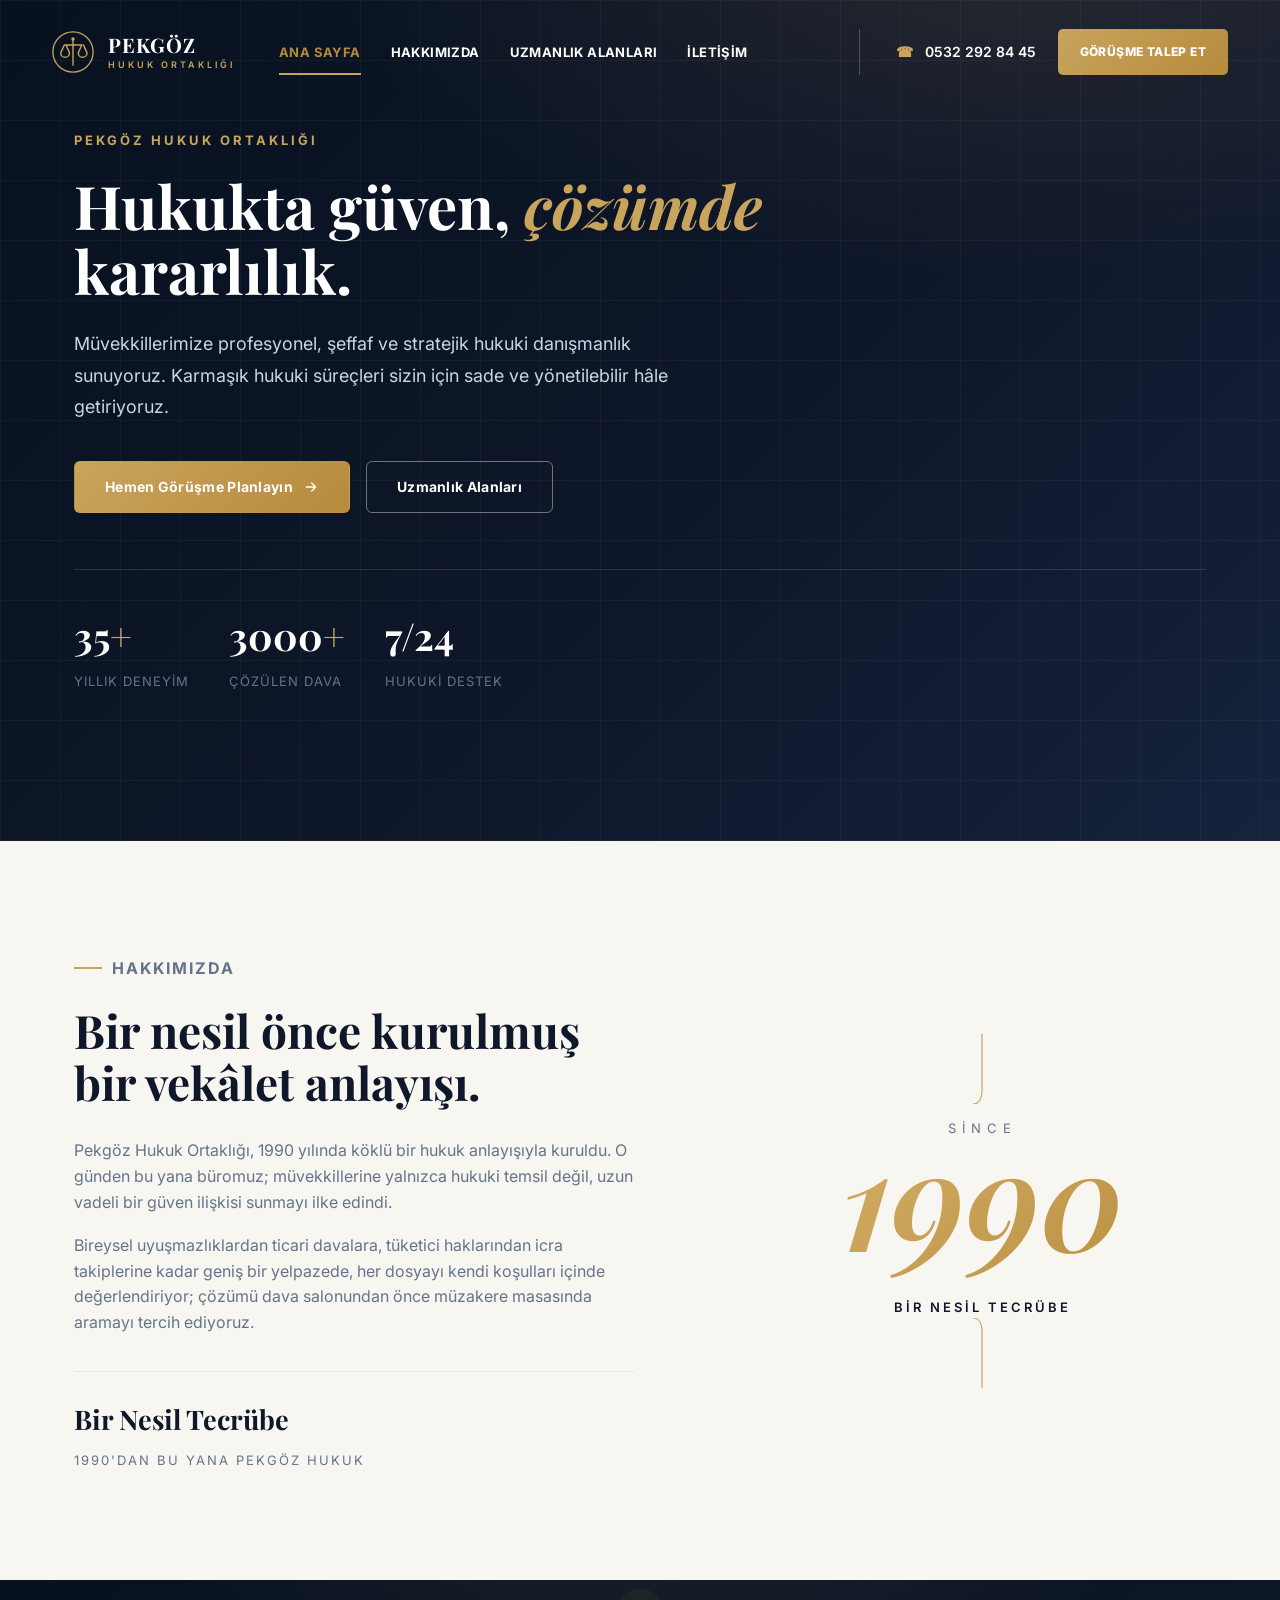
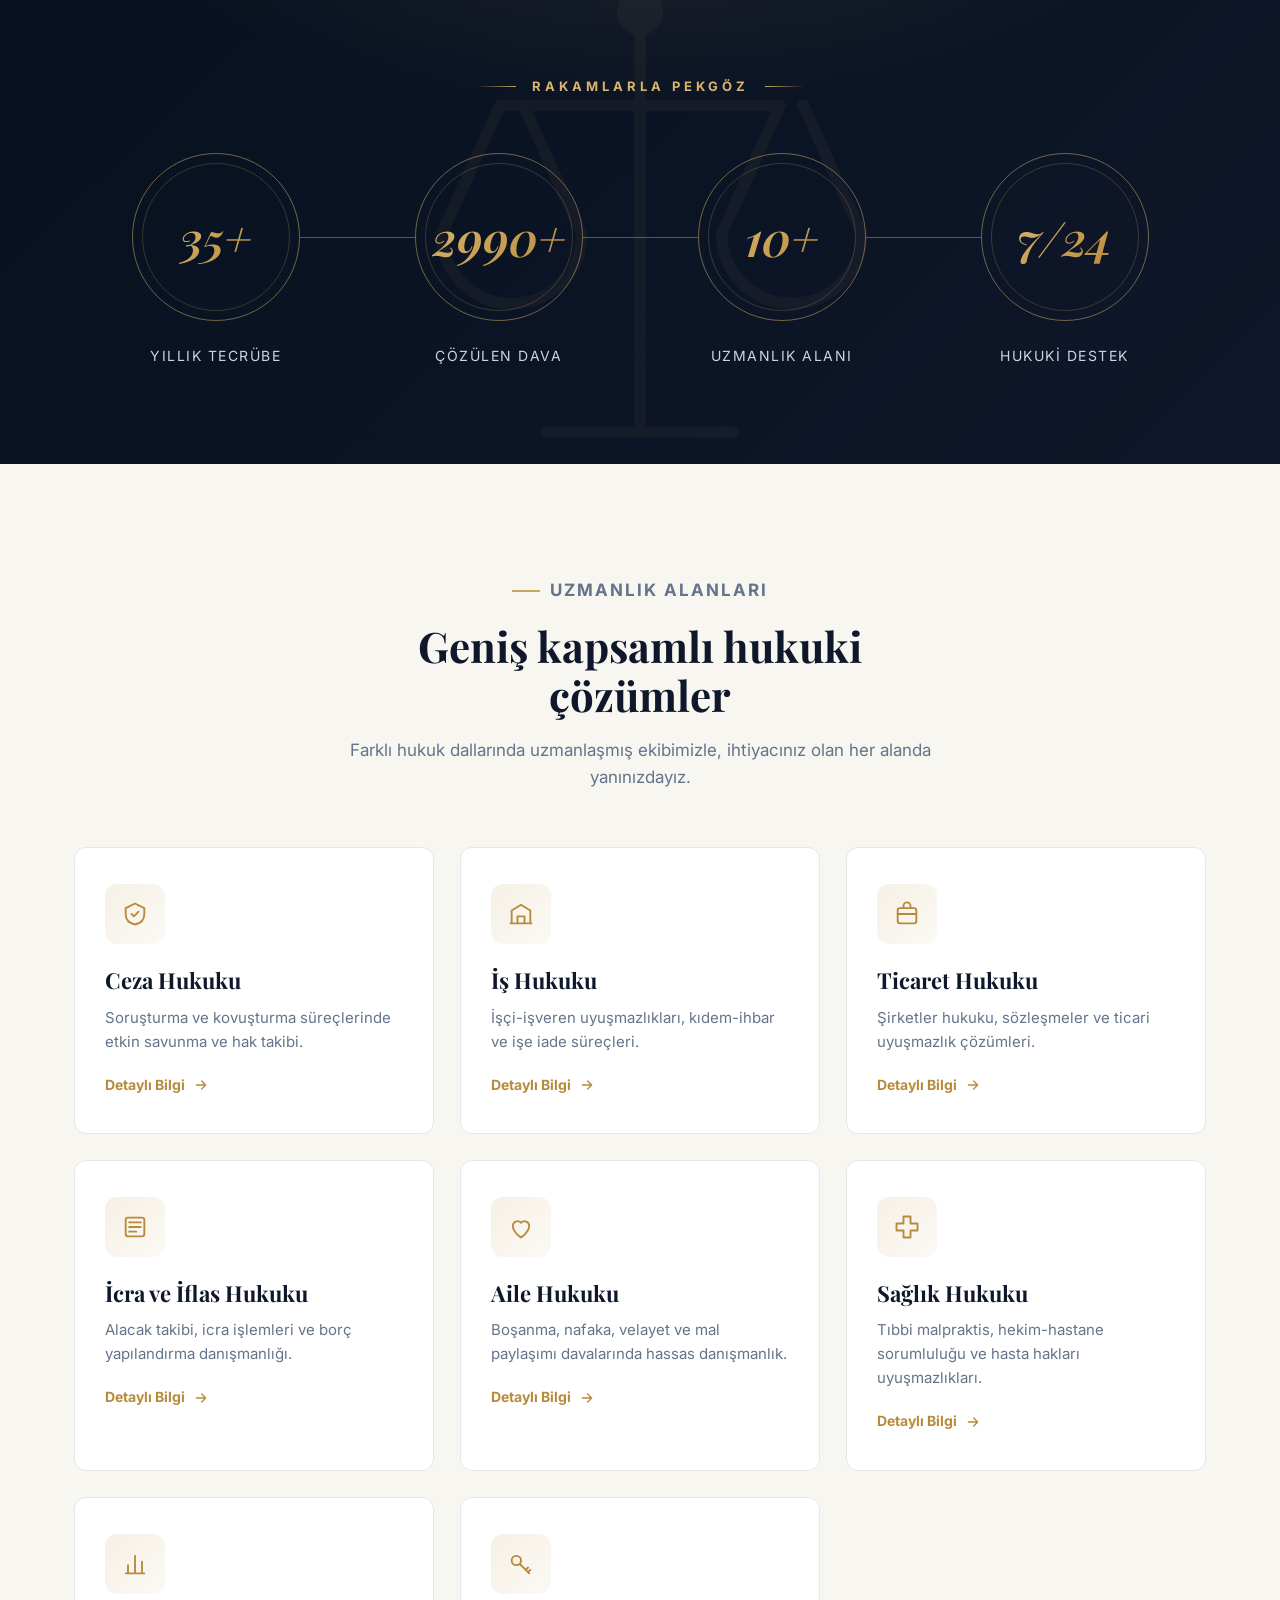
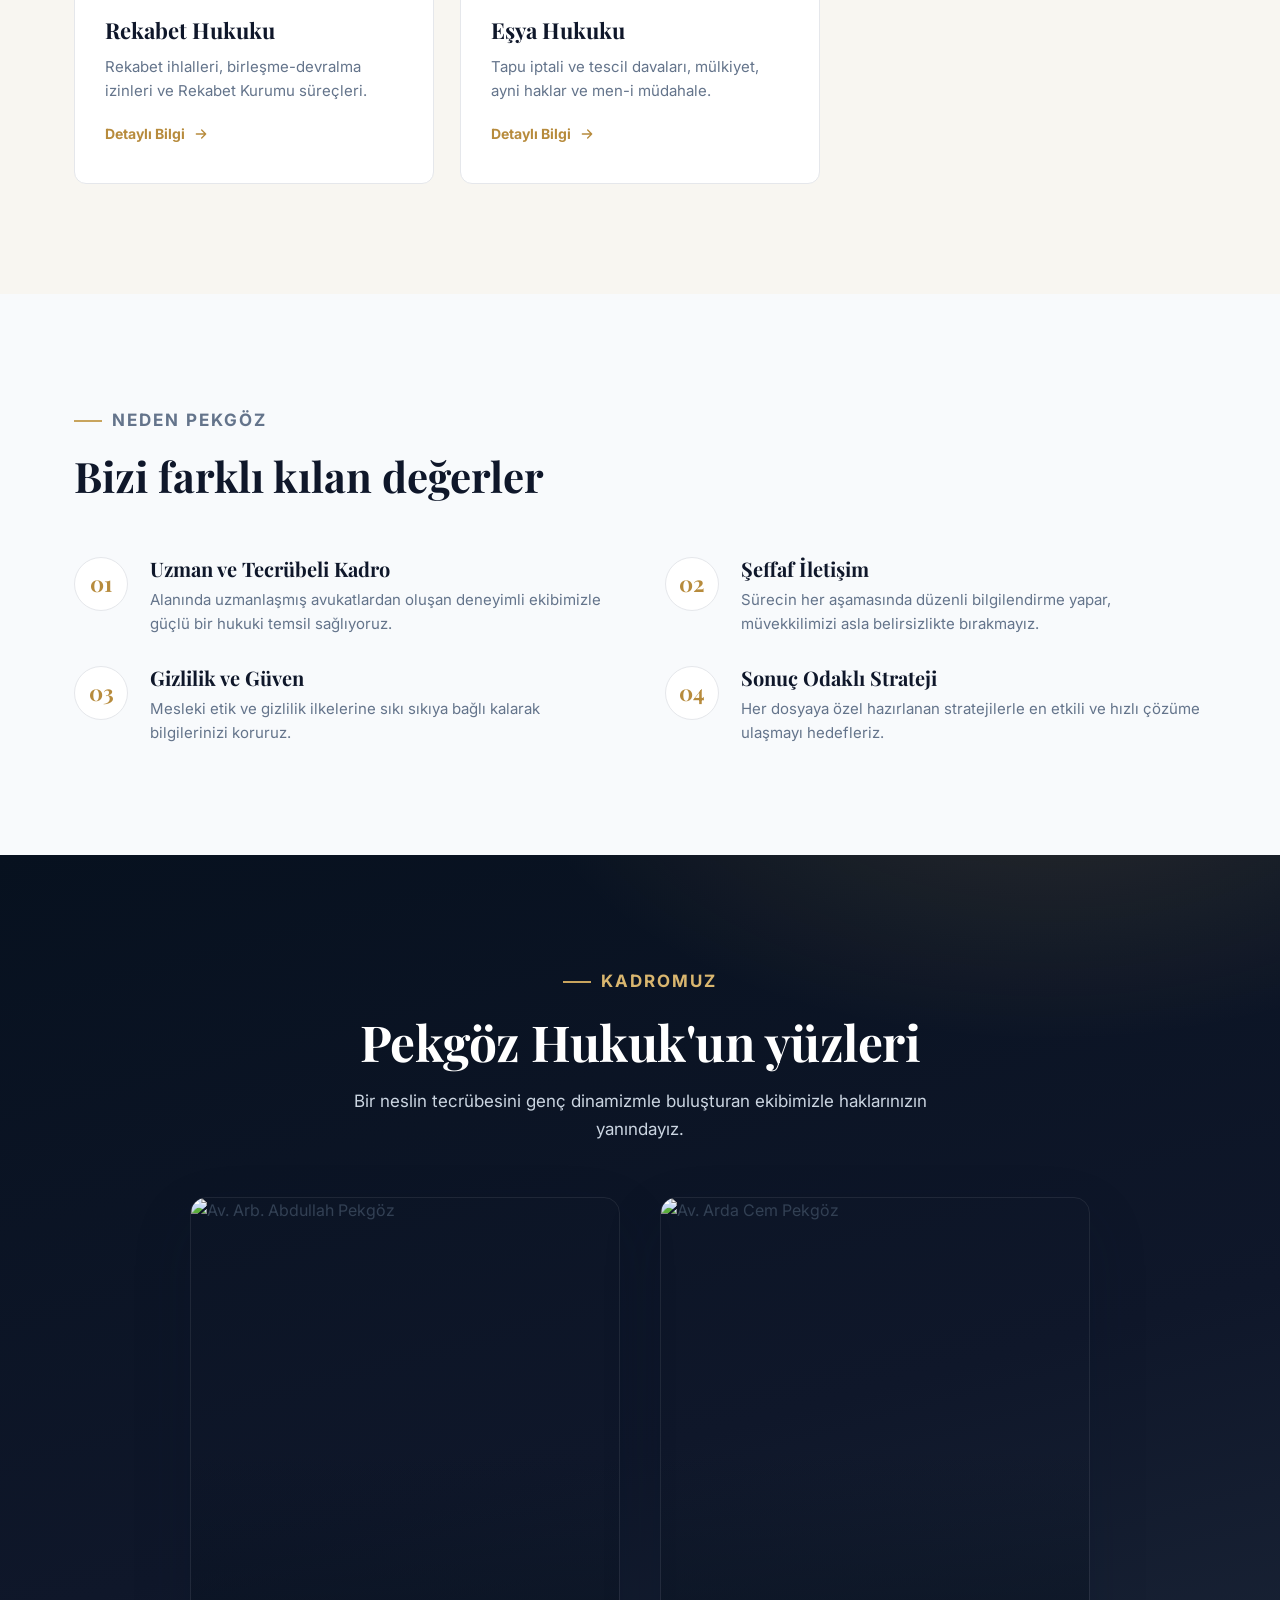
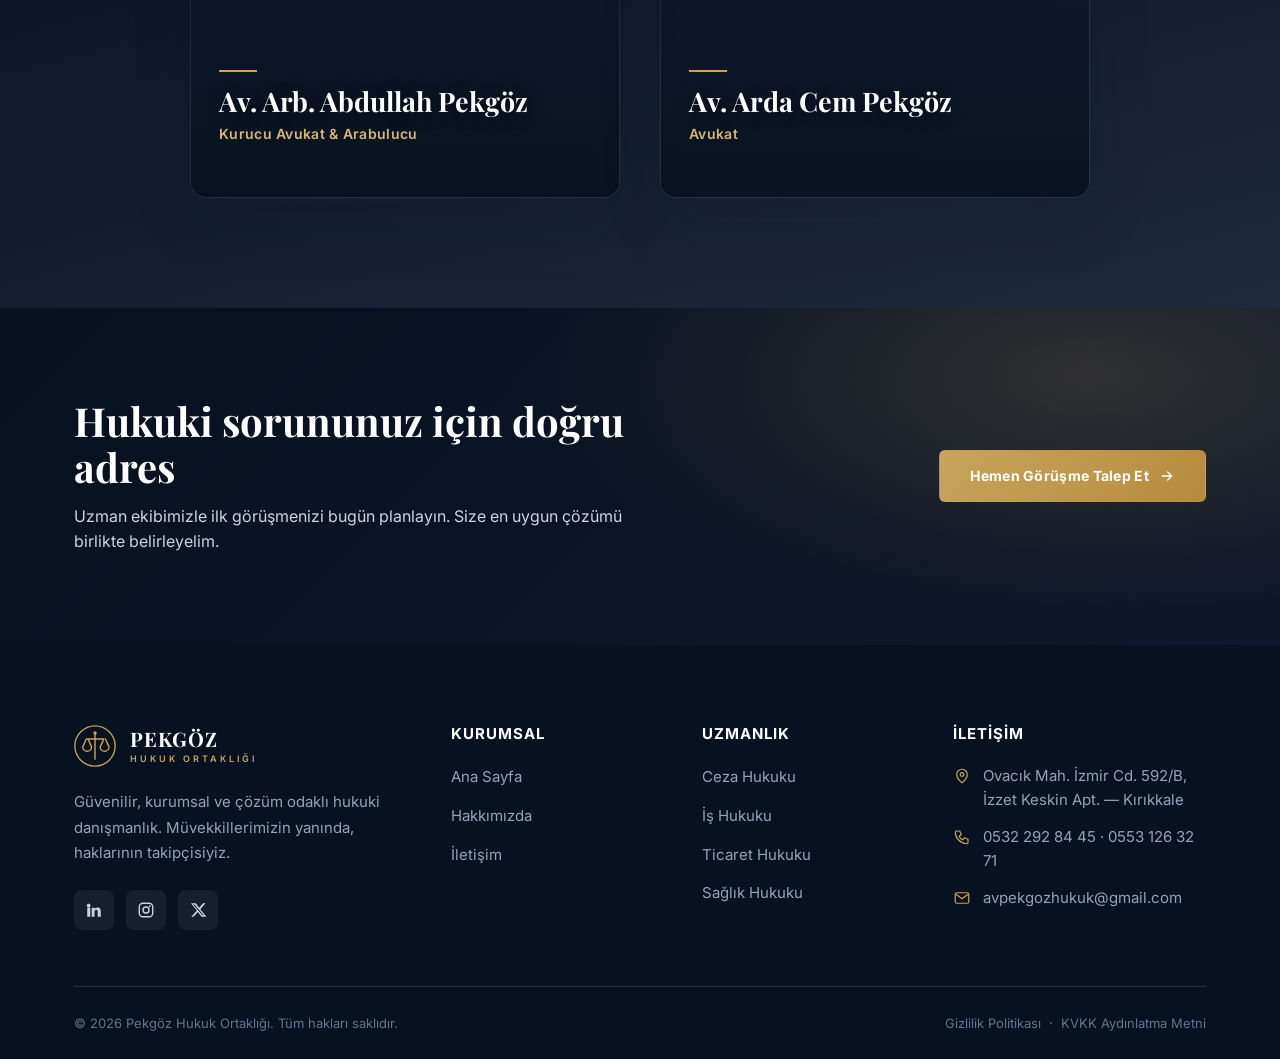
==== commit b05073ef: "refactor" ====
--- a/index.html
+++ b/index.html
@@ -40,8 +40,8 @@
             </ul>
 
             <div class="navbar-contact">
-                <a href="tel:+903801234567" class="phone-link">
-                    <span>☎</span> 0 (380) 123 45 67
+                <a href="tel:+905322928445" class="phone-link">
+                    <span>☎</span> 0532 292 84 45
                 </a>
                 <a href="iletisim.html" class="appointment-btn">Görüşme Talep Et</a>
             </div>
@@ -60,16 +60,16 @@
                 Karmaşık hukuki süreçleri sizin için sade ve yönetilebilir hâle getiriyoruz.
             </p>
             <div class="hero-actions">
-                <a href="iletisim.html" class="btn btn-gold">Ücretsiz Ön Görüşme
+                <a href="iletisim.html" class="btn btn-gold">Hemen Görüşme Planlayın
                     <svg width="16" height="16" viewBox="0 0 24 24" fill="none"><path d="M5 12h14M13 6l6 6-6 6" stroke="currentColor" stroke-width="2" stroke-linecap="round" stroke-linejoin="round"/></svg>
                 </a>
                 <a href="uzmanlik-alanlari.html" class="btn btn-outline">Uzmanlık Alanları</a>
             </div>
 
             <div class="hero-trust">
-                <div class="item"><div class="num">25<span>+</span></div><div class="label">Yıllık Deneyim</div></div>
-                <div class="item"><div class="num">1500<span>+</span></div><div class="label">Çözülen Dava</div></div>
-                <div class="item"><div class="num">%98</div><div class="label">Müvekkil Memnuniyeti</div></div>
+                <div class="item"><div class="num">35<span>+</span></div><div class="label">Yıllık Deneyim</div></div>
+                <div class="item"><div class="num">3000<span>+</span></div><div class="label">Çözülen Dava</div></div>
+                <div class="item"><div class="num">7/24</div><div class="label">Hukuki Destek</div></div>
             </div>
         </div>
     </section>
@@ -81,7 +81,7 @@
                 <p class="eyebrow">Hakkımızda</p>
                 <h2>Bir nesil önce kurulmuş<br>bir vekâlet anlayışı.</h2>
                 <p>
-                    Pekgöz Hukuk Ortaklığı, 1990 yılında Av. Abdullah Pekgöz tarafından kuruldu.
+                    Pekgöz Hukuk Ortaklığı, 1990 yılında köklü bir hukuk anlayışıyla kuruldu.
                     O günden bu yana büromuz; müvekkillerine yalnızca hukuki temsil değil, uzun vadeli
                     bir güven ilişkisi sunmayı ilke edindi.
                 </p>
@@ -91,8 +91,8 @@
                     çözümü dava salonundan önce müzakere masasında aramayı tercih ediyoruz.
                 </p>
                 <div class="ae-divider"></div>
-                <div class="ae-founder">Av. Abdullah Pekgöz</div>
-                <div class="ae-founder-role">Kurucu Avukat · 1990</div>
+                <div class="ae-founder">Bir Nesil Tecrübe</div>
+                <div class="ae-founder-role">1990'dan bu yana Pekgöz Hukuk</div>
             </div>
 
             <div class="ae-year reveal">
@@ -120,20 +120,20 @@
             <p class="stats-title">Rakamlarla Pekgöz</p>
             <div class="seal-row">
                 <div class="seal-item reveal">
-                    <div class="seal"><span class="num" data-to="25" data-suffix="+">0+</span></div>
+                    <div class="seal"><span class="num" data-to="35" data-suffix="+">0+</span></div>
                     <div class="seal-label">Yıllık Tecrübe</div>
                 </div>
                 <div class="seal-item reveal">
-                    <div class="seal"><span class="num" data-to="1500" data-suffix="+">0+</span></div>
-                    <div class="seal-label">Tamamlanan Dosya</div>
+                    <div class="seal"><span class="num" data-to="3000" data-suffix="+">0+</span></div>
+                    <div class="seal-label">Çözülen Dava</div>
                 </div>
                 <div class="seal-item reveal">
-                    <div class="seal"><span class="num" data-to="12">0</span></div>
-                    <div class="seal-label">Uzman Avukat</div>
+                    <div class="seal"><span class="num" data-to="10" data-suffix="+">0+</span></div>
+                    <div class="seal-label">Uzmanlık Alanı</div>
                 </div>
                 <div class="seal-item reveal">
-                    <div class="seal"><span class="num" data-to="98" data-prefix="%">%0</span></div>
-                    <div class="seal-label">Memnuniyet Oranı</div>
+                    <div class="seal"><span class="num" data-to="7" data-suffix="/24">0</span></div>
+                    <div class="seal-label">Hukuki Destek</div>
                 </div>
             </div>
         </div>
@@ -224,6 +224,37 @@
                     <div class="num">04</div>
                     <div><h3>Sonuç Odaklı Strateji</h3><p>Her dosyaya özel hazırlanan stratejilerle en etkili ve hızlı çözüme ulaşmayı hedefleriz.</p></div>
                 </div>
+            </div>
+        </div>
+    </section>
+
+    <!-- KADRO -->
+    <section class="section founders">
+        <div class="container">
+            <div class="section-head center reveal">
+                <p class="eyebrow">Kadromuz</p>
+                <h2>Pekgöz Hukuk'un yüzleri</h2>
+                <p>Bir neslin tecrübesini genç dinamizmle buluşturan ekibimizle haklarınızın yanındayız.</p>
+            </div>
+            <div class="founders-grid">
+                <a class="founder-card reveal" href="av-abdullah-pekgoz.html">
+                    <div class="founder-img"><img src="assets/img/abdullah-pekgoz.jpeg" alt="Av. Arb. Abdullah Pekgöz" width="1143" height="1600" loading="lazy" /></div>
+                    <div class="founder-meta">
+                        <span class="fk-line"></span>
+                        <h3>Av. Arb. Abdullah Pekgöz</h3>
+                        <div class="role">Kurucu Avukat &amp; Arabulucu</div>
+                        <span class="fk-link">Biyografiyi Gör <svg width="16" height="16" viewBox="0 0 24 24" fill="none"><path d="M5 12h14M13 6l6 6-6 6" stroke="currentColor" stroke-width="2" stroke-linecap="round" stroke-linejoin="round"/></svg></span>
+                    </div>
+                </a>
+                <a class="founder-card reveal" href="av-arda-cem-pekgoz.html">
+                    <div class="founder-img"><img src="assets/img/arda-cem-pekgoz.jpeg" alt="Av. Arda Cem Pekgöz" width="1143" height="1600" loading="lazy" /></div>
+                    <div class="founder-meta">
+                        <span class="fk-line"></span>
+                        <h3>Av. Arda Cem Pekgöz</h3>
+                        <div class="role">Avukat</div>
+                        <span class="fk-link">Biyografiyi Gör <svg width="16" height="16" viewBox="0 0 24 24" fill="none"><path d="M5 12h14M13 6l6 6-6 6" stroke="currentColor" stroke-width="2" stroke-linecap="round" stroke-linejoin="round"/></svg></span>
+                    </div>
+                </a>
             </div>
         </div>
     </section>
@@ -288,9 +319,9 @@
             <div class="footer-col">
                 <h4>İletişim</h4>
                 <ul class="footer-contact">
-                    <li><svg width="18" height="18" viewBox="0 0 24 24" fill="none"><path d="M12 21s-7-5.5-7-11a7 7 0 1114 0c0 5.5-7 11-7 11z" stroke="currentColor" stroke-width="1.6"/><circle cx="12" cy="10" r="2.5" stroke="currentColor" stroke-width="1.6"/></svg> Cumhuriyet Cd. No:42, Merkez / Düzce</li>
-                    <li><svg width="18" height="18" viewBox="0 0 24 24" fill="none"><path d="M5 4h4l2 5-3 2a12 12 0 005 5l2-3 5 2v4a2 2 0 01-2 2A16 16 0 013 6a2 2 0 012-2z" stroke="currentColor" stroke-width="1.6" stroke-linejoin="round"/></svg> 0 (380) 123 45 67</li>
-                    <li><svg width="18" height="18" viewBox="0 0 24 24" fill="none"><rect x="3" y="5" width="18" height="14" rx="2" stroke="currentColor" stroke-width="1.6"/><path d="M4 7l8 6 8-6" stroke="currentColor" stroke-width="1.6"/></svg> info@pekgozhukuk.com</li>
+                    <li><svg width="18" height="18" viewBox="0 0 24 24" fill="none"><path d="M12 21s-7-5.5-7-11a7 7 0 1114 0c0 5.5-7 11-7 11z" stroke="currentColor" stroke-width="1.6"/><circle cx="12" cy="10" r="2.5" stroke="currentColor" stroke-width="1.6"/></svg> Ovacık Mah. İzmir Cd. 592/B, İzzet Keskin Apt. — Kırıkkale</li>
+                    <li><svg width="18" height="18" viewBox="0 0 24 24" fill="none"><path d="M5 4h4l2 5-3 2a12 12 0 005 5l2-3 5 2v4a2 2 0 01-2 2A16 16 0 013 6a2 2 0 012-2z" stroke="currentColor" stroke-width="1.6" stroke-linejoin="round"/></svg> 0532 292 84 45 · 0553 126 32 71</li>
+                    <li><svg width="18" height="18" viewBox="0 0 24 24" fill="none"><rect x="3" y="5" width="18" height="14" rx="2" stroke="currentColor" stroke-width="1.6"/><path d="M4 7l8 6 8-6" stroke="currentColor" stroke-width="1.6"/></svg> avpekgozhukuk@gmail.com</li>
                 </ul>
             </div>
         </div>
--- a/assets/css/style.css
+++ b/assets/css/style.css
@@ -732,10 +732,206 @@
     color: var(--gold);
     font-weight: 700;
 }
+.team-photo img {
+    width: 100%;
+    height: 100%;
+    object-fit: cover;
+    object-position: top center;
+    display: block;
+}
 .team-info { padding: 24px 26px; }
 .team-info h3 { font-size: 20px; margin-bottom: 4px; }
 .team-info .role { color: var(--gold-dark); font-weight: 600; font-size: 14px; margin-bottom: 12px; }
 .team-info p { color: var(--muted); font-size: 14px; }
+.team-info .more { margin-top: 14px; }
+
+/* Kurucu ikili (2 kişilik ortalanmış kadro) */
+.team-grid.duo {
+    grid-template-columns: repeat(2, 1fr);
+    max-width: 720px;
+    margin-inline: auto;
+}
+.team-grid.duo .team-photo { height: 360px; }
+
+/* Ana sayfa kurucular vitrini */
+.founders {
+    position: relative;
+    overflow: hidden;
+    background:
+        radial-gradient(900px 520px at 82% -12%, rgba(200, 164, 93, 0.18), transparent 60%),
+        linear-gradient(165deg, var(--navy-dark), var(--navy) 55%, var(--navy-soft));
+}
+.founders .section-head { margin-bottom: 54px; }
+.founders .section-head .eyebrow { color: var(--gold-light); }
+.founders .section-head h2 {
+    color: #fff;
+    font-size: clamp(2rem, 1.2rem + 3vw, 3.1rem);
+    letter-spacing: -0.5px;
+}
+.founders .section-head p { color: #cbd5e1; }
+
+.founders-grid {
+    display: grid;
+    grid-template-columns: repeat(2, 1fr);
+    gap: 40px;
+    max-width: 900px;
+    margin-inline: auto;
+    align-items: stretch;
+}
+.founder-card {
+    position: relative;
+    display: block;
+    border-radius: 16px;
+    overflow: hidden;
+    isolation: isolate;
+    border: 1px solid rgba(255, 255, 255, 0.08);
+    box-shadow: var(--shadow-lg);
+    transition: transform 0.5s cubic-bezier(0.16, 1, 0.3, 1), box-shadow 0.5s ease;
+}
+.founder-img { position: relative; z-index: 0; }
+.founder-card img {
+    width: 100%;
+    height: auto;
+    aspect-ratio: 1143 / 1600;
+    object-fit: cover;
+    object-position: center top;
+    display: block;
+    filter: saturate(0.96) contrast(1.02);
+    transition: transform 0.85s cubic-bezier(0.16, 1, 0.3, 1), filter 0.5s ease;
+}
+.founder-card::before {
+    content: "";
+    position: absolute;
+    inset: 0;
+    z-index: 1;
+    background: linear-gradient(to top, rgba(7, 17, 31, 0.95) 2%, rgba(7, 17, 31, 0.5) 30%, rgba(7, 17, 31, 0) 58%);
+    transition: opacity 0.5s ease;
+}
+.founder-card::after {
+    content: "";
+    position: absolute;
+    inset: 13px;
+    z-index: 2;
+    border: 1px solid rgba(200, 164, 93, 0.55);
+    border-radius: 9px;
+    opacity: 0;
+    transform: scale(1.02);
+    transition: opacity 0.5s ease, transform 0.5s cubic-bezier(0.16, 1, 0.3, 1);
+    pointer-events: none;
+}
+.founder-card:hover::after { opacity: 1; transform: scale(1); }
+.founder-meta {
+    position: absolute;
+    left: 0;
+    right: 0;
+    bottom: 0;
+    z-index: 2;
+    padding: 28px 28px 26px;
+}
+.founder-meta .fk-line {
+    display: block;
+    width: 38px;
+    height: 2px;
+    background: var(--gold);
+    margin-bottom: 14px;
+    transition: width 0.5s cubic-bezier(0.16, 1, 0.3, 1);
+}
+.founder-meta h3 {
+    color: #fff;
+    font-size: 27px;
+    line-height: 1.12;
+    margin: 0;
+    text-shadow: 0 2px 18px rgba(0, 0, 0, 0.4);
+}
+.founder-meta .role {
+    color: var(--gold-light);
+    font-weight: 600;
+    font-size: 14px;
+    letter-spacing: 0.3px;
+    margin-top: 7px;
+}
+.founder-meta .fk-link {
+    display: inline-flex;
+    align-items: center;
+    gap: 8px;
+    color: #fff;
+    font-weight: 600;
+    font-size: 14px;
+    margin-top: 18px;
+    max-height: 0;
+    opacity: 0;
+    transform: translateY(8px);
+    overflow: hidden;
+    transition: opacity 0.45s ease, transform 0.45s ease, max-height 0.45s ease;
+}
+.founder-meta .fk-link svg { transition: transform 0.3s ease; }
+.founder-card:hover { transform: translateY(-10px); box-shadow: 0 34px 70px rgba(0, 0, 0, 0.45); }
+.founder-card:hover img { transform: scale(1.06); filter: saturate(1.06) contrast(1.04); }
+.founder-card:hover .fk-line { width: 66px; }
+.founder-card:hover .fk-link,
+.founder-card:focus-visible .fk-link {
+    opacity: 1;
+    transform: translateY(0);
+    max-height: 40px;
+}
+.founder-card:hover .fk-link svg { transform: translateX(4px); }
+.founder-card:focus-visible { outline: 2px solid var(--gold); outline-offset: 3px; }
+
+@media (max-width: 640px) {
+    .founders-grid { grid-template-columns: 1fr; max-width: 380px; }
+    .founder-meta .fk-link { opacity: 1; transform: none; max-height: 40px; }
+}
+
+/* Biyografi sayfası */
+.bio-section { padding: var(--space-section, 80px) 0; }
+.bio-grid {
+    display: grid;
+    grid-template-columns: 300px 1fr;
+    gap: 60px;
+    align-items: start;
+}
+.bio-photo {
+    position: sticky;
+    top: 100px;
+    max-width: 300px;
+    border-radius: var(--radius);
+    overflow: hidden;
+    border: 1px solid var(--line);
+    box-shadow: var(--shadow-md);
+}
+.bio-photo img {
+    width: 100%;
+    height: auto;
+    aspect-ratio: 1143 / 1600;
+    object-fit: cover;
+    display: block;
+}
+.bio-photo .bio-photo-meta {
+    padding: 18px 22px;
+    background: var(--white);
+}
+.bio-photo-meta .name { font-family: var(--serif); font-size: 22px; line-height: 1.2; }
+.bio-photo-meta .role { color: var(--gold-dark); font-weight: 600; font-size: 14px; margin-top: 4px; }
+.bio-body h2 { font-size: 30px; margin: 0 0 6px; }
+.bio-body .eyebrow { margin-bottom: 16px; }
+.bio-body p { color: var(--muted); margin-bottom: 16px; line-height: 1.75; }
+.bio-body h3 { font-size: 19px; margin: 28px 0 14px; }
+.bio-tags { display: flex; flex-wrap: wrap; gap: 10px; margin: 6px 0 8px; }
+.bio-tags span {
+    border: 1px solid var(--line);
+    background: var(--cream);
+    color: var(--navy);
+    font-size: 13px;
+    font-weight: 600;
+    padding: 7px 14px;
+    border-radius: 999px;
+}
+.bio-contact-row { display: flex; flex-wrap: wrap; gap: 14px; margin-top: 28px; }
+
+@media (max-width: 860px) {
+    .bio-grid { grid-template-columns: 1fr; gap: 28px; }
+    .bio-photo { position: static; max-width: 280px; }
+}
 
 /* CTA banner */
 .cta {
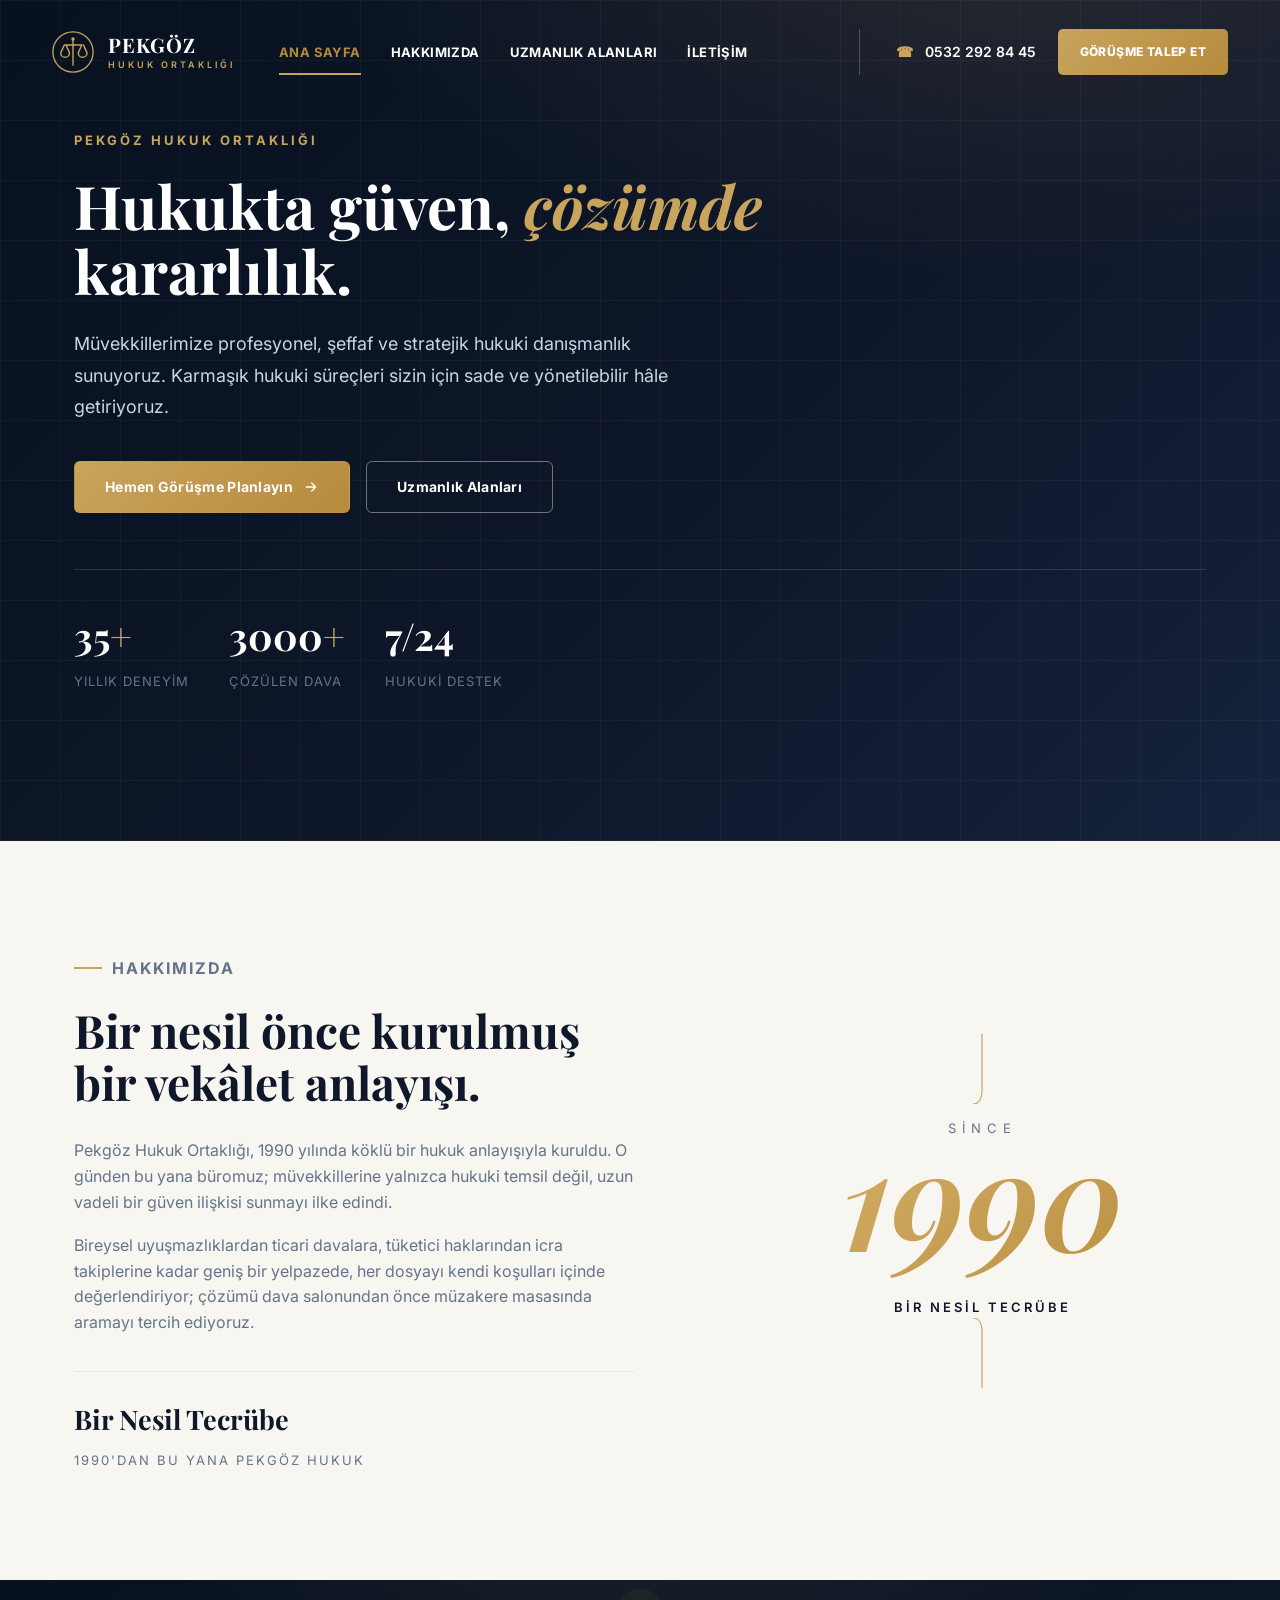
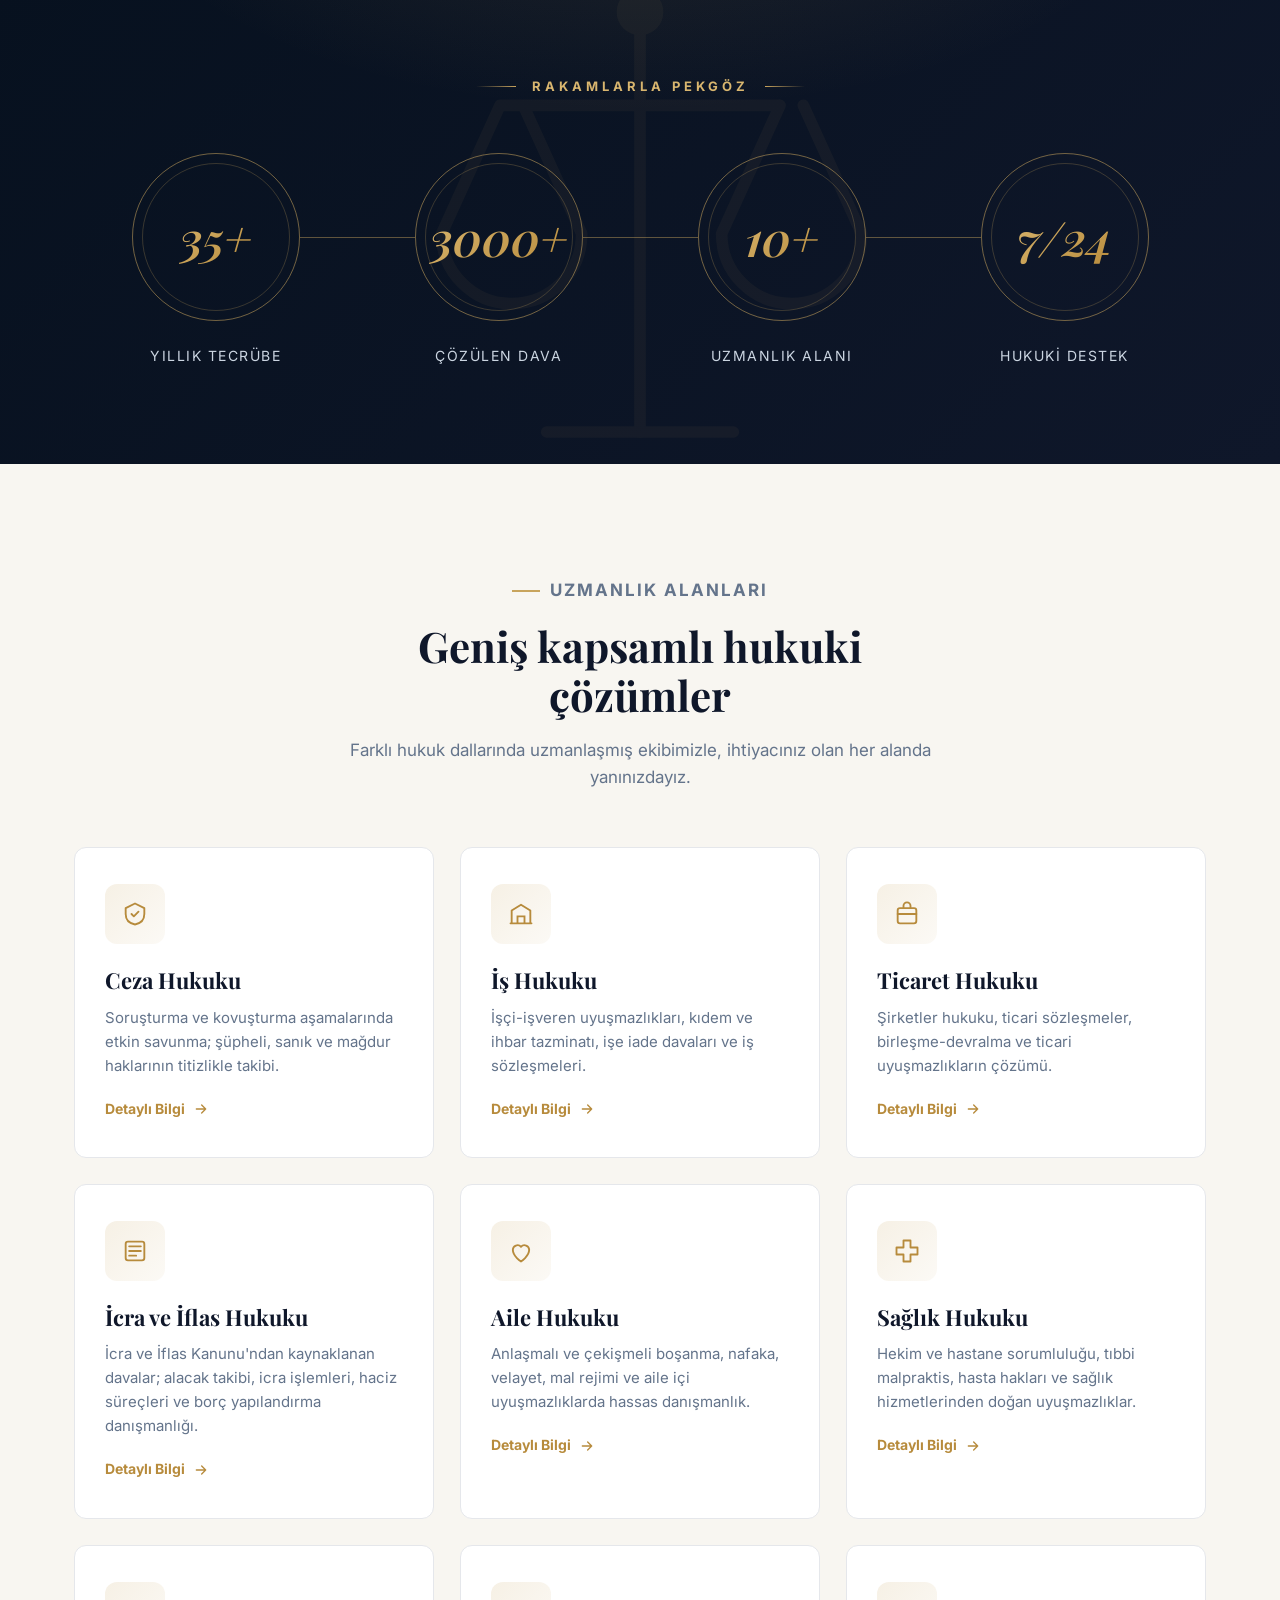
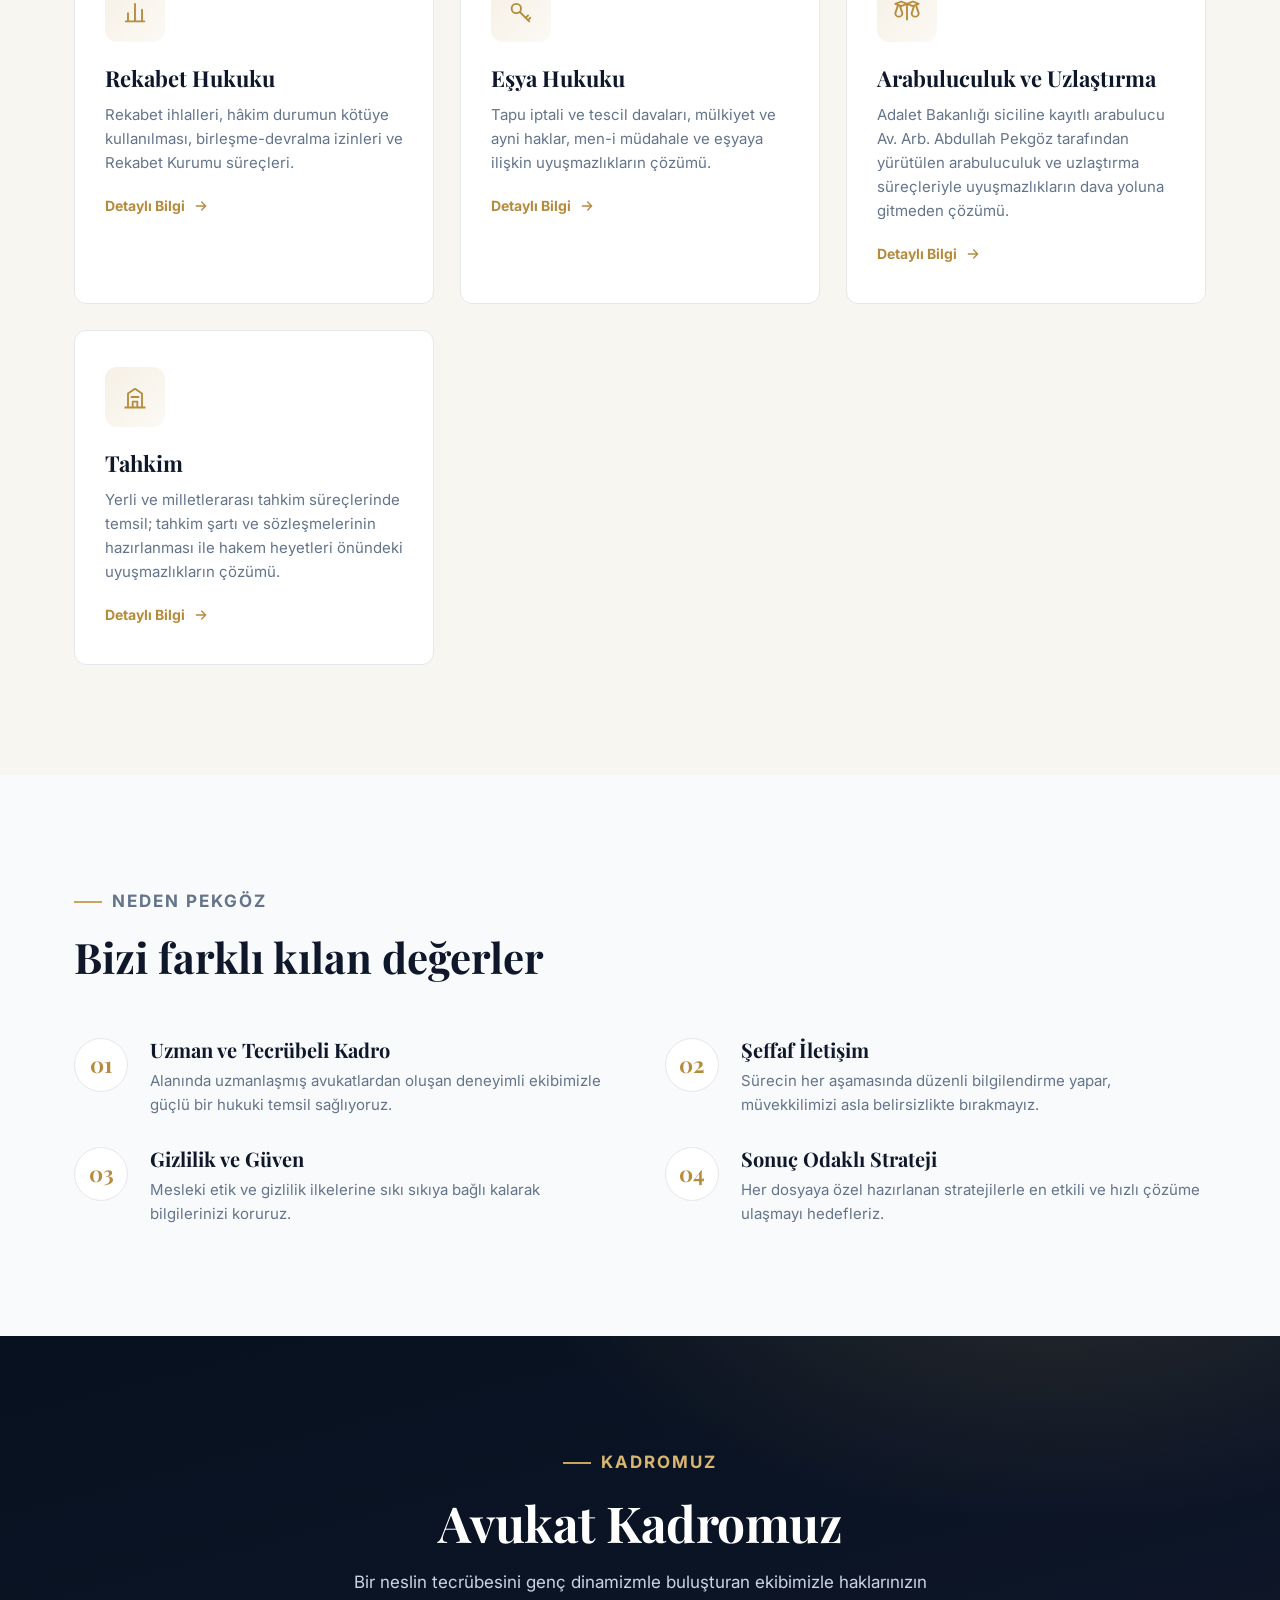
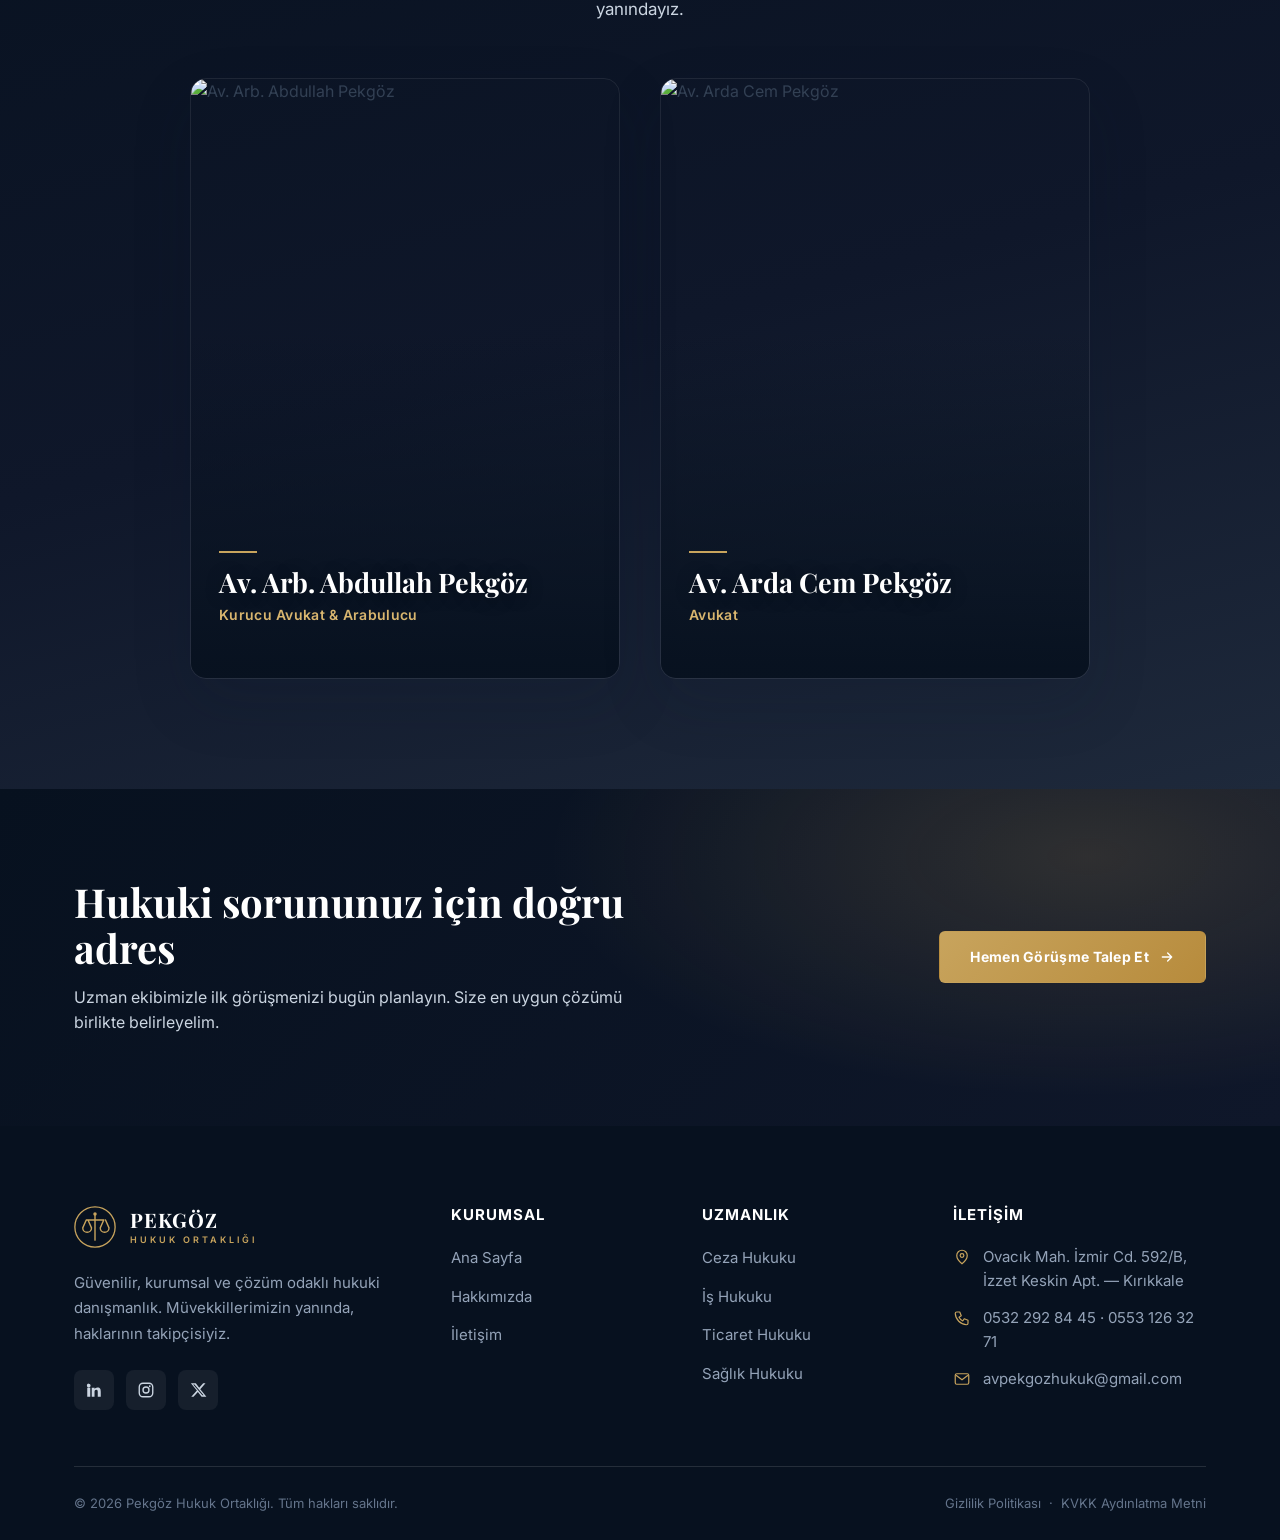
==== commit f553a10f: "refactor" ====
--- a/index.html
+++ b/index.html
@@ -151,50 +151,62 @@
                 <div class="service-card reveal">
                     <div class="icon"><svg width="28" height="28" viewBox="0 0 24 24" fill="none"><path d="M12 3l8 4v5c0 4.5-3 8-8 9-5-1-8-4.5-8-9V7l8-4z" stroke="currentColor" stroke-width="1.6" stroke-linejoin="round"/><path d="M9 12l2 2 4-4" stroke="currentColor" stroke-width="1.6" stroke-linecap="round" stroke-linejoin="round"/></svg></div>
                     <h3>Ceza Hukuku</h3>
-                    <p>Soruşturma ve kovuşturma süreçlerinde etkin savunma ve hak takibi.</p>
-                    <a href="uzmanlik-alanlari.html" class="more">Detaylı Bilgi <svg width="16" height="16" viewBox="0 0 24 24" fill="none"><path d="M5 12h14M13 6l6 6-6 6" stroke="currentColor" stroke-width="2" stroke-linecap="round" stroke-linejoin="round"/></svg></a>
+                    <p>Soruşturma ve kovuşturma aşamalarında etkin savunma; şüpheli, sanık ve mağdur haklarının titizlikle takibi.</p>
+                    <a href="uzmanlik-alanlari.html#ceza" class="more">Detaylı Bilgi <svg width="16" height="16" viewBox="0 0 24 24" fill="none"><path d="M5 12h14M13 6l6 6-6 6" stroke="currentColor" stroke-width="2" stroke-linecap="round" stroke-linejoin="round"/></svg></a>
                 </div>
                 <div class="service-card reveal">
                     <div class="icon"><svg width="28" height="28" viewBox="0 0 24 24" fill="none"><path d="M4 20V9l8-5 8 5v11" stroke="currentColor" stroke-width="1.6" stroke-linejoin="round"/><path d="M9 20v-6h6v6M3 20h18" stroke="currentColor" stroke-width="1.6" stroke-linecap="round"/></svg></div>
                     <h3>İş Hukuku</h3>
-                    <p>İşçi-işveren uyuşmazlıkları, kıdem-ihbar ve işe iade süreçleri.</p>
-                    <a href="uzmanlik-alanlari.html" class="more">Detaylı Bilgi <svg width="16" height="16" viewBox="0 0 24 24" fill="none"><path d="M5 12h14M13 6l6 6-6 6" stroke="currentColor" stroke-width="2" stroke-linecap="round" stroke-linejoin="round"/></svg></a>
+                    <p>İşçi-işveren uyuşmazlıkları, kıdem ve ihbar tazminatı, işe iade davaları ve iş sözleşmeleri.</p>
+                    <a href="uzmanlik-alanlari.html#is" class="more">Detaylı Bilgi <svg width="16" height="16" viewBox="0 0 24 24" fill="none"><path d="M5 12h14M13 6l6 6-6 6" stroke="currentColor" stroke-width="2" stroke-linecap="round" stroke-linejoin="round"/></svg></a>
                 </div>
                 <div class="service-card reveal">
                     <div class="icon"><svg width="28" height="28" viewBox="0 0 24 24" fill="none"><rect x="4" y="7" width="16" height="13" rx="2" stroke="currentColor" stroke-width="1.6"/><path d="M9 7V5a3 3 0 016 0v2M4 12h16" stroke="currentColor" stroke-width="1.6" stroke-linecap="round"/></svg></div>
                     <h3>Ticaret Hukuku</h3>
-                    <p>Şirketler hukuku, sözleşmeler ve ticari uyuşmazlık çözümleri.</p>
-                    <a href="uzmanlik-alanlari.html" class="more">Detaylı Bilgi <svg width="16" height="16" viewBox="0 0 24 24" fill="none"><path d="M5 12h14M13 6l6 6-6 6" stroke="currentColor" stroke-width="2" stroke-linecap="round" stroke-linejoin="round"/></svg></a>
+                    <p>Şirketler hukuku, ticari sözleşmeler, birleşme-devralma ve ticari uyuşmazlıkların çözümü.</p>
+                    <a href="uzmanlik-alanlari.html#ticaret" class="more">Detaylı Bilgi <svg width="16" height="16" viewBox="0 0 24 24" fill="none"><path d="M5 12h14M13 6l6 6-6 6" stroke="currentColor" stroke-width="2" stroke-linecap="round" stroke-linejoin="round"/></svg></a>
                 </div>
                 <div class="service-card reveal">
                     <div class="icon"><svg width="28" height="28" viewBox="0 0 24 24" fill="none"><path d="M7 8h10M7 12h10M7 16h6" stroke="currentColor" stroke-width="1.6" stroke-linecap="round"/><rect x="4" y="4" width="16" height="16" rx="2" stroke="currentColor" stroke-width="1.6"/></svg></div>
                     <h3>İcra ve İflas Hukuku</h3>
-                    <p>Alacak takibi, icra işlemleri ve borç yapılandırma danışmanlığı.</p>
-                    <a href="uzmanlik-alanlari.html" class="more">Detaylı Bilgi <svg width="16" height="16" viewBox="0 0 24 24" fill="none"><path d="M5 12h14M13 6l6 6-6 6" stroke="currentColor" stroke-width="2" stroke-linecap="round" stroke-linejoin="round"/></svg></a>
+                    <p>İcra ve İflas Kanunu'ndan kaynaklanan davalar; alacak takibi, icra işlemleri, haciz süreçleri ve borç yapılandırma danışmanlığı.</p>
+                    <a href="uzmanlik-alanlari.html#icra" class="more">Detaylı Bilgi <svg width="16" height="16" viewBox="0 0 24 24" fill="none"><path d="M5 12h14M13 6l6 6-6 6" stroke="currentColor" stroke-width="2" stroke-linecap="round" stroke-linejoin="round"/></svg></a>
                 </div>
                 <div class="service-card reveal">
                     <div class="icon"><svg width="28" height="28" viewBox="0 0 24 24" fill="none"><path d="M12 21s-7-4.5-7-10a4 4 0 017-2.6A4 4 0 0119 11c0 5.5-7 10-7 10z" stroke="currentColor" stroke-width="1.6" stroke-linejoin="round"/></svg></div>
                     <h3>Aile Hukuku</h3>
-                    <p>Boşanma, nafaka, velayet ve mal paylaşımı davalarında hassas danışmanlık.</p>
-                    <a href="uzmanlik-alanlari.html" class="more">Detaylı Bilgi <svg width="16" height="16" viewBox="0 0 24 24" fill="none"><path d="M5 12h14M13 6l6 6-6 6" stroke="currentColor" stroke-width="2" stroke-linecap="round" stroke-linejoin="round"/></svg></a>
+                    <p>Anlaşmalı ve çekişmeli boşanma, nafaka, velayet, mal rejimi ve aile içi uyuşmazlıklarda hassas danışmanlık.</p>
+                    <a href="uzmanlik-alanlari.html#aile" class="more">Detaylı Bilgi <svg width="16" height="16" viewBox="0 0 24 24" fill="none"><path d="M5 12h14M13 6l6 6-6 6" stroke="currentColor" stroke-width="2" stroke-linecap="round" stroke-linejoin="round"/></svg></a>
                 </div>
                 <div class="service-card reveal">
                     <div class="icon"><svg width="28" height="28" viewBox="0 0 24 24" fill="none"><path d="M9 3h6v6h6v6h-6v6H9v-6H3V9h6V3z" stroke="currentColor" stroke-width="1.6" stroke-linejoin="round"/></svg></div>
                     <h3>Sağlık Hukuku</h3>
-                    <p>Tıbbi malpraktis, hekim-hastane sorumluluğu ve hasta hakları uyuşmazlıkları.</p>
-                    <a href="uzmanlik-alanlari.html" class="more">Detaylı Bilgi <svg width="16" height="16" viewBox="0 0 24 24" fill="none"><path d="M5 12h14M13 6l6 6-6 6" stroke="currentColor" stroke-width="2" stroke-linecap="round" stroke-linejoin="round"/></svg></a>
+                    <p>Hekim ve hastane sorumluluğu, tıbbi malpraktis, hasta hakları ve sağlık hizmetlerinden doğan uyuşmazlıklar.</p>
+                    <a href="uzmanlik-alanlari.html#saglik" class="more">Detaylı Bilgi <svg width="16" height="16" viewBox="0 0 24 24" fill="none"><path d="M5 12h14M13 6l6 6-6 6" stroke="currentColor" stroke-width="2" stroke-linecap="round" stroke-linejoin="round"/></svg></a>
                 </div>
                 <div class="service-card reveal">
                     <div class="icon"><svg width="28" height="28" viewBox="0 0 24 24" fill="none"><path d="M4 20h16M6 20v-7M12 20V5M18 20v-10" stroke="currentColor" stroke-width="1.6" stroke-linecap="round" stroke-linejoin="round"/></svg></div>
                     <h3>Rekabet Hukuku</h3>
-                    <p>Rekabet ihlalleri, birleşme-devralma izinleri ve Rekabet Kurumu süreçleri.</p>
-                    <a href="uzmanlik-alanlari.html" class="more">Detaylı Bilgi <svg width="16" height="16" viewBox="0 0 24 24" fill="none"><path d="M5 12h14M13 6l6 6-6 6" stroke="currentColor" stroke-width="2" stroke-linecap="round" stroke-linejoin="round"/></svg></a>
+                    <p>Rekabet ihlalleri, hâkim durumun kötüye kullanılması, birleşme-devralma izinleri ve Rekabet Kurumu süreçleri.</p>
+                    <a href="uzmanlik-alanlari.html#rekabet" class="more">Detaylı Bilgi <svg width="16" height="16" viewBox="0 0 24 24" fill="none"><path d="M5 12h14M13 6l6 6-6 6" stroke="currentColor" stroke-width="2" stroke-linecap="round" stroke-linejoin="round"/></svg></a>
                 </div>
                 <div class="service-card reveal">
                     <div class="icon"><svg width="28" height="28" viewBox="0 0 24 24" fill="none"><circle cx="8" cy="9" r="4" stroke="currentColor" stroke-width="1.6"/><path d="M11 12l8 8M16 17l2-2M18 19l2-2" stroke="currentColor" stroke-width="1.6" stroke-linecap="round" stroke-linejoin="round"/></svg></div>
                     <h3>Eşya Hukuku</h3>
-                    <p>Tapu iptali ve tescil davaları, mülkiyet, ayni haklar ve men-i müdahale.</p>
-                    <a href="uzmanlik-alanlari.html" class="more">Detaylı Bilgi <svg width="16" height="16" viewBox="0 0 24 24" fill="none"><path d="M5 12h14M13 6l6 6-6 6" stroke="currentColor" stroke-width="2" stroke-linecap="round" stroke-linejoin="round"/></svg></a>
+                    <p>Tapu iptali ve tescil davaları, mülkiyet ve ayni haklar, men-i müdahale ve eşyaya ilişkin uyuşmazlıkların çözümü.</p>
+                    <a href="uzmanlik-alanlari.html#esya" class="more">Detaylı Bilgi <svg width="16" height="16" viewBox="0 0 24 24" fill="none"><path d="M5 12h14M13 6l6 6-6 6" stroke="currentColor" stroke-width="2" stroke-linecap="round" stroke-linejoin="round"/></svg></a>
+                </div>
+                <div class="service-card reveal">
+                    <div class="icon"><svg width="28" height="28" viewBox="0 0 24 24" fill="none"><path d="M12 5v14M12 5l5-2 5 2-5 2-5-2zM12 5L7 3 2 5l5 2 5-2z" stroke="currentColor" stroke-width="1.6" stroke-linejoin="round"/><path d="M4 7l-2 6a3 3 0 006 0L6 7M18 7l-2 6a3 3 0 006 0l-2-6" stroke="currentColor" stroke-width="1.6" stroke-linecap="round" stroke-linejoin="round"/></svg></div>
+                    <h3>Arabuluculuk ve Uzlaştırma</h3>
+                    <p>Adalet Bakanlığı siciline kayıtlı arabulucu Av. Arb. Abdullah Pekgöz tarafından yürütülen arabuluculuk ve uzlaştırma süreçleriyle uyuşmazlıkların dava yoluna gitmeden çözümü.</p>
+                    <a href="uzmanlik-alanlari.html#arabuluculuk" class="more">Detaylı Bilgi <svg width="16" height="16" viewBox="0 0 24 24" fill="none"><path d="M5 12h14M13 6l6 6-6 6" stroke="currentColor" stroke-width="2" stroke-linecap="round" stroke-linejoin="round"/></svg></a>
+                </div>
+                <div class="service-card reveal">
+                    <div class="icon"><svg width="28" height="28" viewBox="0 0 24 24" fill="none"><path d="M3 21h18M6 21V9l6-4 6 4v12M10 21v-5h4v5" stroke="currentColor" stroke-width="1.6" stroke-linejoin="round"/><path d="M9 12h6" stroke="currentColor" stroke-width="1.6" stroke-linecap="round"/></svg></div>
+                    <h3>Tahkim</h3>
+                    <p>Yerli ve milletlerarası tahkim süreçlerinde temsil; tahkim şartı ve sözleşmelerinin hazırlanması ile hakem heyetleri önündeki uyuşmazlıkların çözümü.</p>
+                    <a href="uzmanlik-alanlari.html#tahkim" class="more">Detaylı Bilgi <svg width="16" height="16" viewBox="0 0 24 24" fill="none"><path d="M5 12h14M13 6l6 6-6 6" stroke="currentColor" stroke-width="2" stroke-linecap="round" stroke-linejoin="round"/></svg></a>
                 </div>
             </div>
         </div>
@@ -233,7 +245,7 @@
         <div class="container">
             <div class="section-head center reveal">
                 <p class="eyebrow">Kadromuz</p>
-                <h2>Pekgöz Hukuk'un yüzleri</h2>
+                <h2>Avukat Kadromuz</h2>
                 <p>Bir neslin tecrübesini genç dinamizmle buluşturan ekibimizle haklarınızın yanındayız.</p>
             </div>
             <div class="founders-grid">
--- a/assets/css/style.css
+++ b/assets/css/style.css
@@ -753,6 +753,16 @@
 }
 .team-grid.duo .team-photo { height: 360px; }
 
+/* Vizyon & Misyon (hakkımızda) */
+.vm-grid {
+    display: grid;
+    grid-template-columns: 1fr 1fr;
+    gap: 50px;
+}
+@media (max-width: 768px) {
+    .vm-grid { grid-template-columns: 1fr; gap: 36px; }
+}
+
 /* Ana sayfa kurucular vitrini */
 .founders {
     position: relative;
@@ -929,8 +939,9 @@
 .bio-contact-row { display: flex; flex-wrap: wrap; gap: 14px; margin-top: 28px; }
 
 @media (max-width: 860px) {
-    .bio-grid { grid-template-columns: 1fr; gap: 28px; }
-    .bio-photo { position: static; max-width: 280px; }
+    .bio-grid { grid-template-columns: 1fr; gap: 28px; justify-items: center; }
+    .bio-photo { position: static; width: 100%; max-width: 300px; margin-inline: auto; }
+    .bio-body { width: 100%; }
 }
 
 /* CTA banner */
@@ -1070,6 +1081,19 @@
     color: var(--muted);
     font-weight: 600;
 }
+.map-link {
+    margin-top: 16px;
+    text-align: right;
+}
+.map-link a {
+    display: inline-flex;
+    align-items: center;
+    gap: 6px;
+    color: var(--gold-dark);
+    font-weight: 600;
+    font-size: 14px;
+}
+.map-link a:hover { color: var(--gold); }
 
 /* =============================================================
    FOOTER
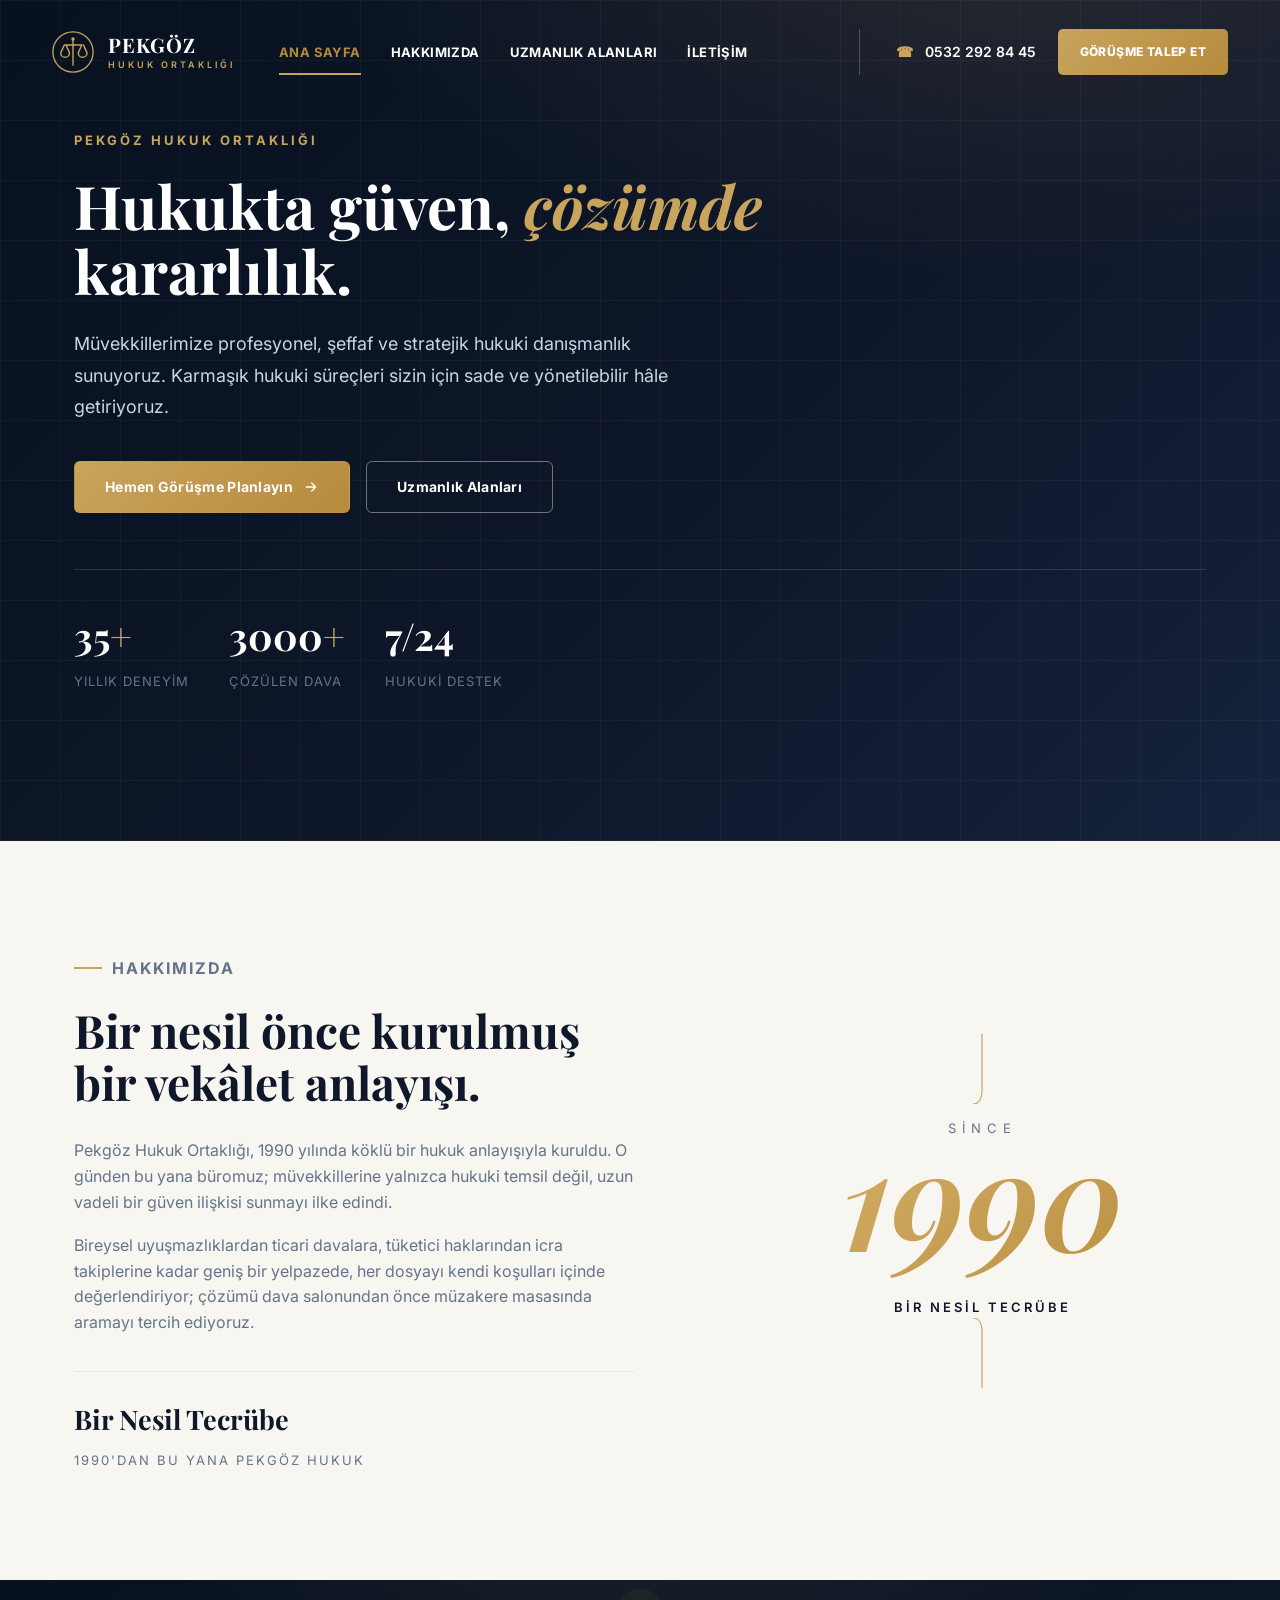
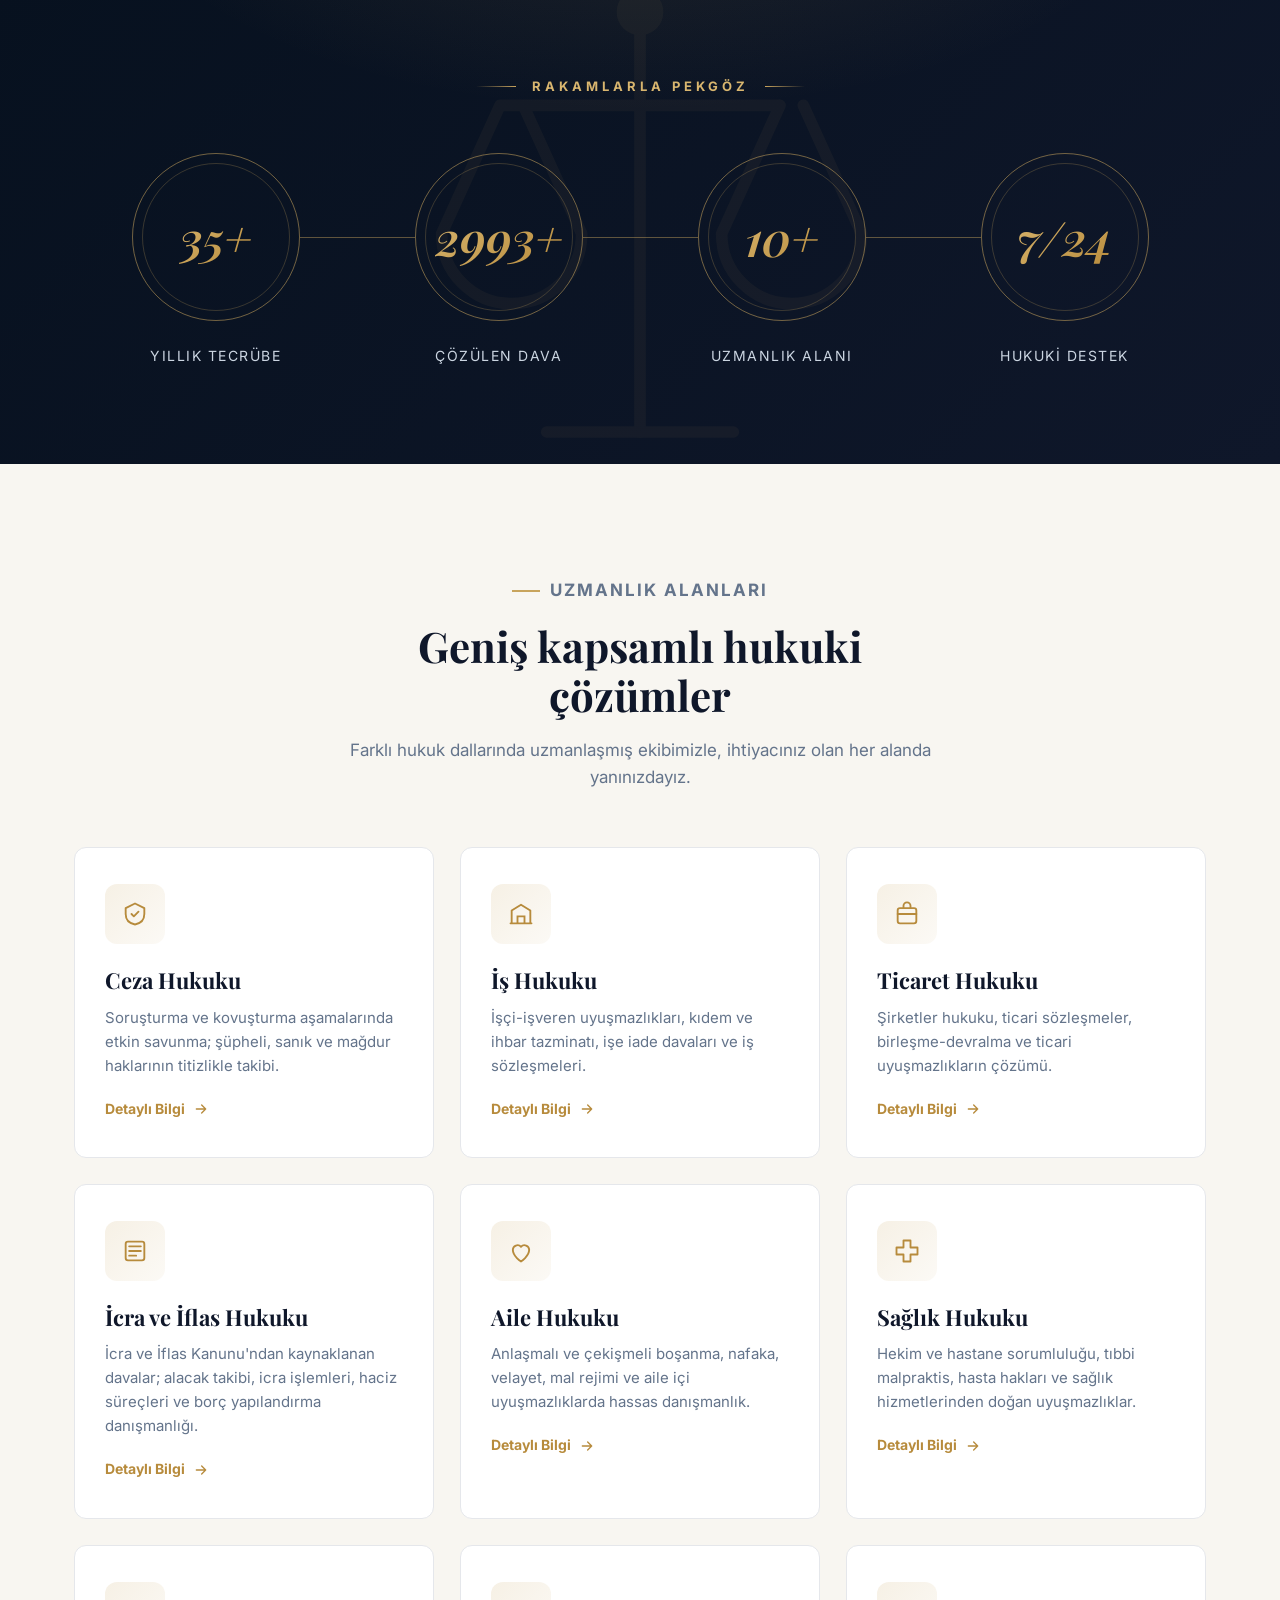
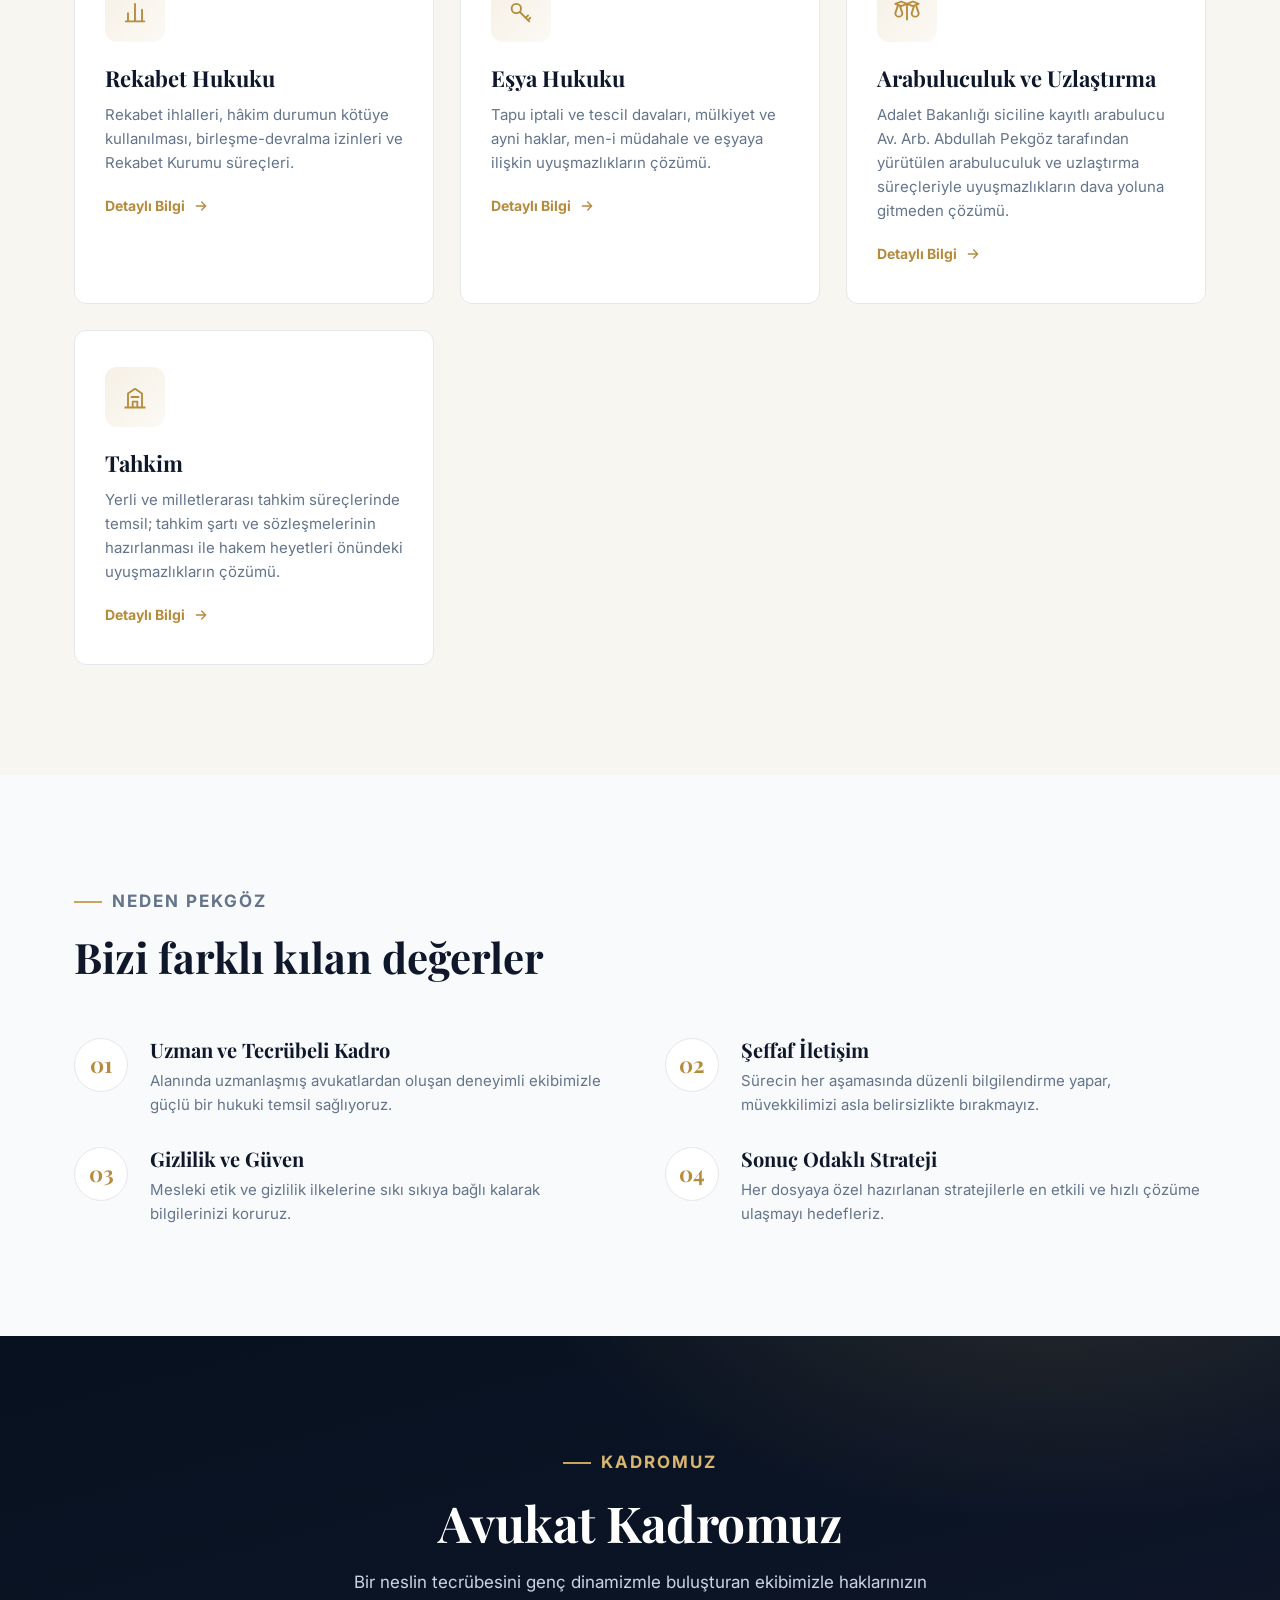
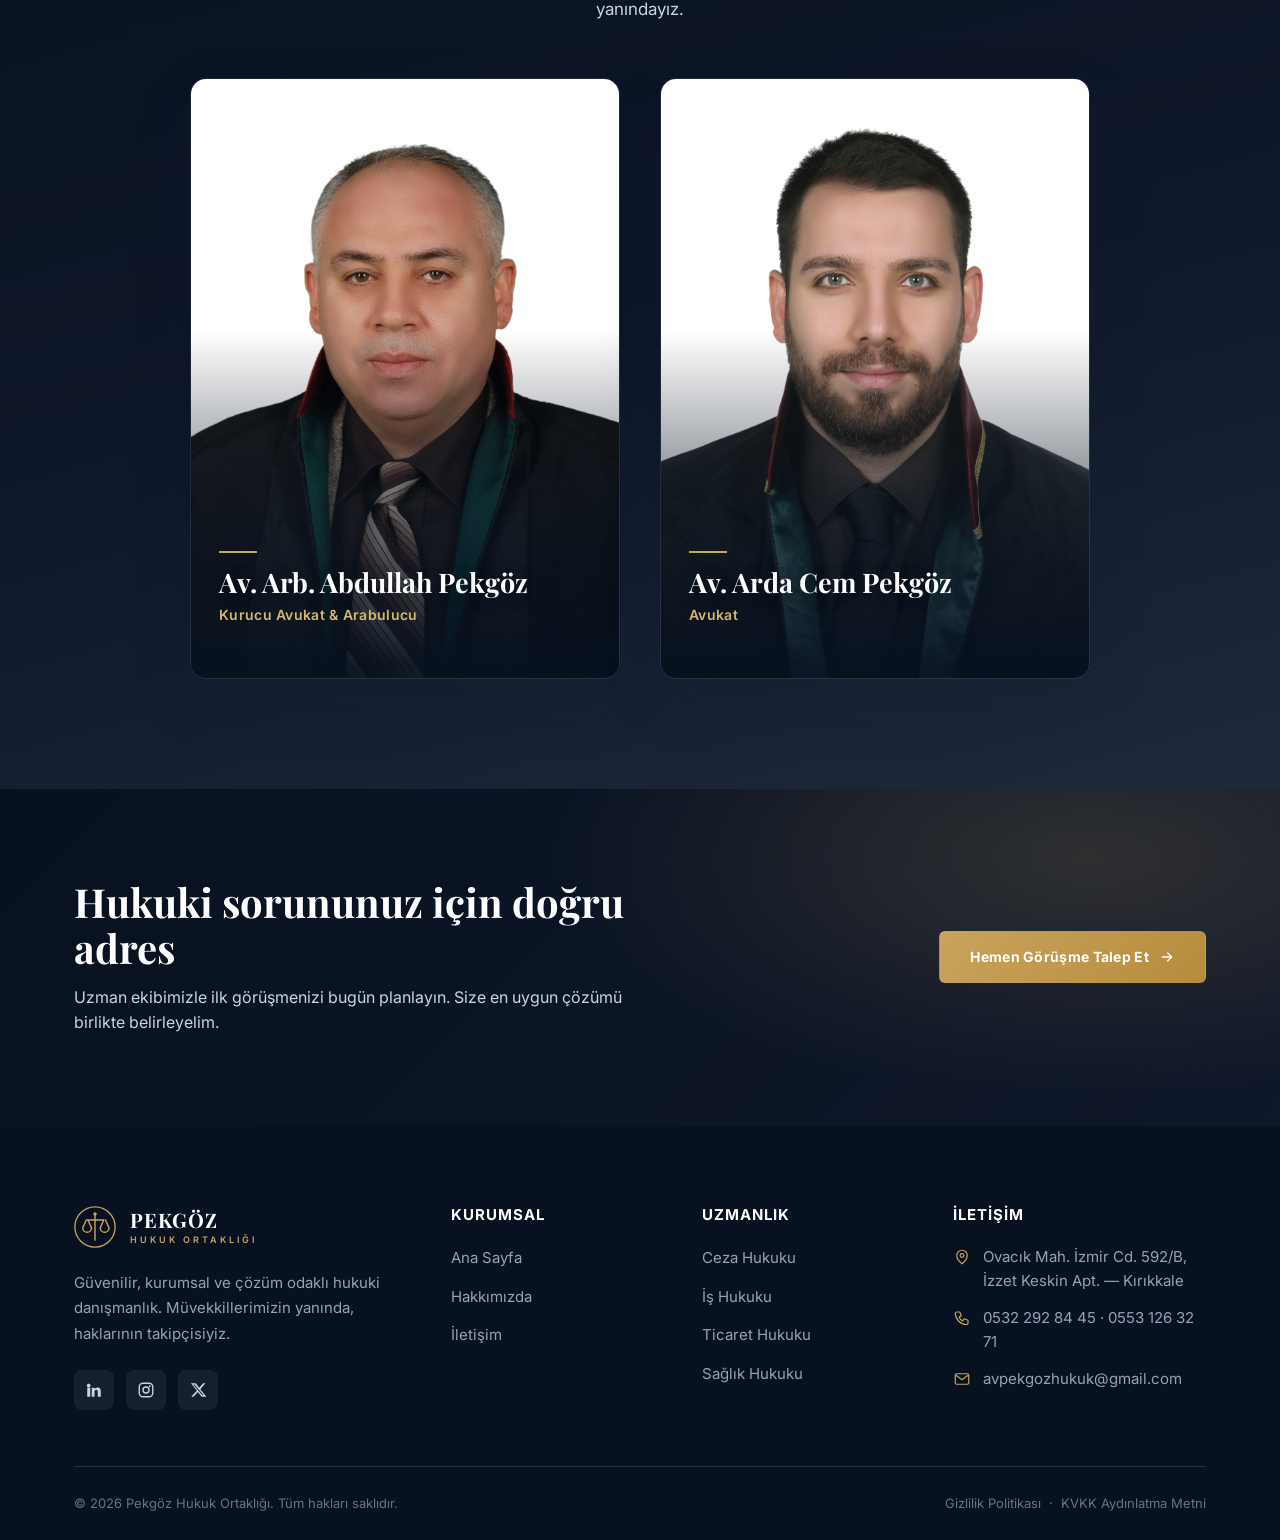
==== commit 6d3bda72: "refactor" ====
--- a/index.html
+++ b/index.html
@@ -9,6 +9,7 @@
     <link rel="preconnect" href="https://fonts.googleapis.com" />
     <link rel="preconnect" href="https://fonts.gstatic.com" crossorigin />
     <link href="https://fonts.googleapis.com/css2?family=Inter:wght@400;500;600;700;800&family=Playfair+Display:ital,wght@0,500;0,600;0,700;1,600&display=swap" rel="stylesheet" />
+    <link rel="icon" type="image/svg+xml" href="assets/img/favicon.svg" />
     <link rel="stylesheet" href="assets/css/style.css" />
 </head>
 <body>
--- a/assets/css/style.css
+++ b/assets/css/style.css
@@ -1041,6 +1041,67 @@
 }
 .contact-form h3 { font-size: 26px; margin-bottom: 8px; }
 .contact-form > p { color: var(--muted); margin-bottom: 28px; font-size: 15px; }
+/* WhatsApp iletişim paneli */
+.contact-wa {
+    background: var(--white);
+    border: 1px solid var(--line);
+    border-radius: var(--radius);
+    padding: 40px;
+    box-shadow: var(--shadow-sm);
+    display: flex;
+    flex-direction: column;
+}
+.wa-badge {
+    width: 60px;
+    height: 60px;
+    border-radius: 16px;
+    display: flex;
+    align-items: center;
+    justify-content: center;
+    color: #fff;
+    background: linear-gradient(135deg, #25d366, #128c7e);
+    box-shadow: 0 10px 24px rgba(18, 140, 126, 0.3);
+    margin-bottom: 22px;
+}
+.contact-wa h3 { font-size: 26px; margin-bottom: 8px; }
+.contact-wa > p { color: var(--muted); margin-bottom: 26px; font-size: 15px; line-height: 1.65; }
+.wa-actions { display: flex; flex-direction: column; gap: 14px; }
+.wa-btn {
+    display: flex;
+    align-items: center;
+    gap: 16px;
+    padding: 16px 20px;
+    border-radius: 14px;
+    border: 1px solid var(--line);
+    background: var(--cream);
+    transition: transform 0.25s ease, box-shadow 0.25s ease, border-color 0.25s ease, background 0.25s ease;
+}
+.wa-btn-ic {
+    flex: none;
+    width: 46px;
+    height: 46px;
+    border-radius: 12px;
+    display: flex;
+    align-items: center;
+    justify-content: center;
+    color: #fff;
+    background: linear-gradient(135deg, #25d366, #128c7e);
+}
+.wa-btn-text { display: flex; flex-direction: column; line-height: 1.3; flex: 1; }
+.wa-btn-text strong { color: var(--navy); font-size: 15.5px; }
+.wa-btn-text small { color: var(--muted); font-size: 14px; letter-spacing: 0.3px; white-space: nowrap; }
+.wa-btn-arrow { color: var(--gold-dark); flex: none; transition: transform 0.25s ease; }
+.wa-btn:hover {
+    transform: translateY(-3px);
+    box-shadow: var(--shadow-md);
+    border-color: rgba(37, 211, 102, 0.5);
+    background: #fff;
+}
+.wa-btn:hover .wa-btn-arrow { transform: translateX(4px); }
+.wa-note { margin-top: 22px; color: var(--muted); font-size: 13.5px; line-height: 1.6; }
+.wa-note a { color: var(--gold-dark); font-weight: 600; }
+.wa-note a:hover { color: var(--gold); }
+
 .form-row { display: grid; grid-template-columns: 1fr 1fr; gap: 18px; }
 .form-group { margin-bottom: 18px; }
 .form-group label { display: block; font-size: 13px; font-weight: 600; color: var(--ink); margin-bottom: 8px; }
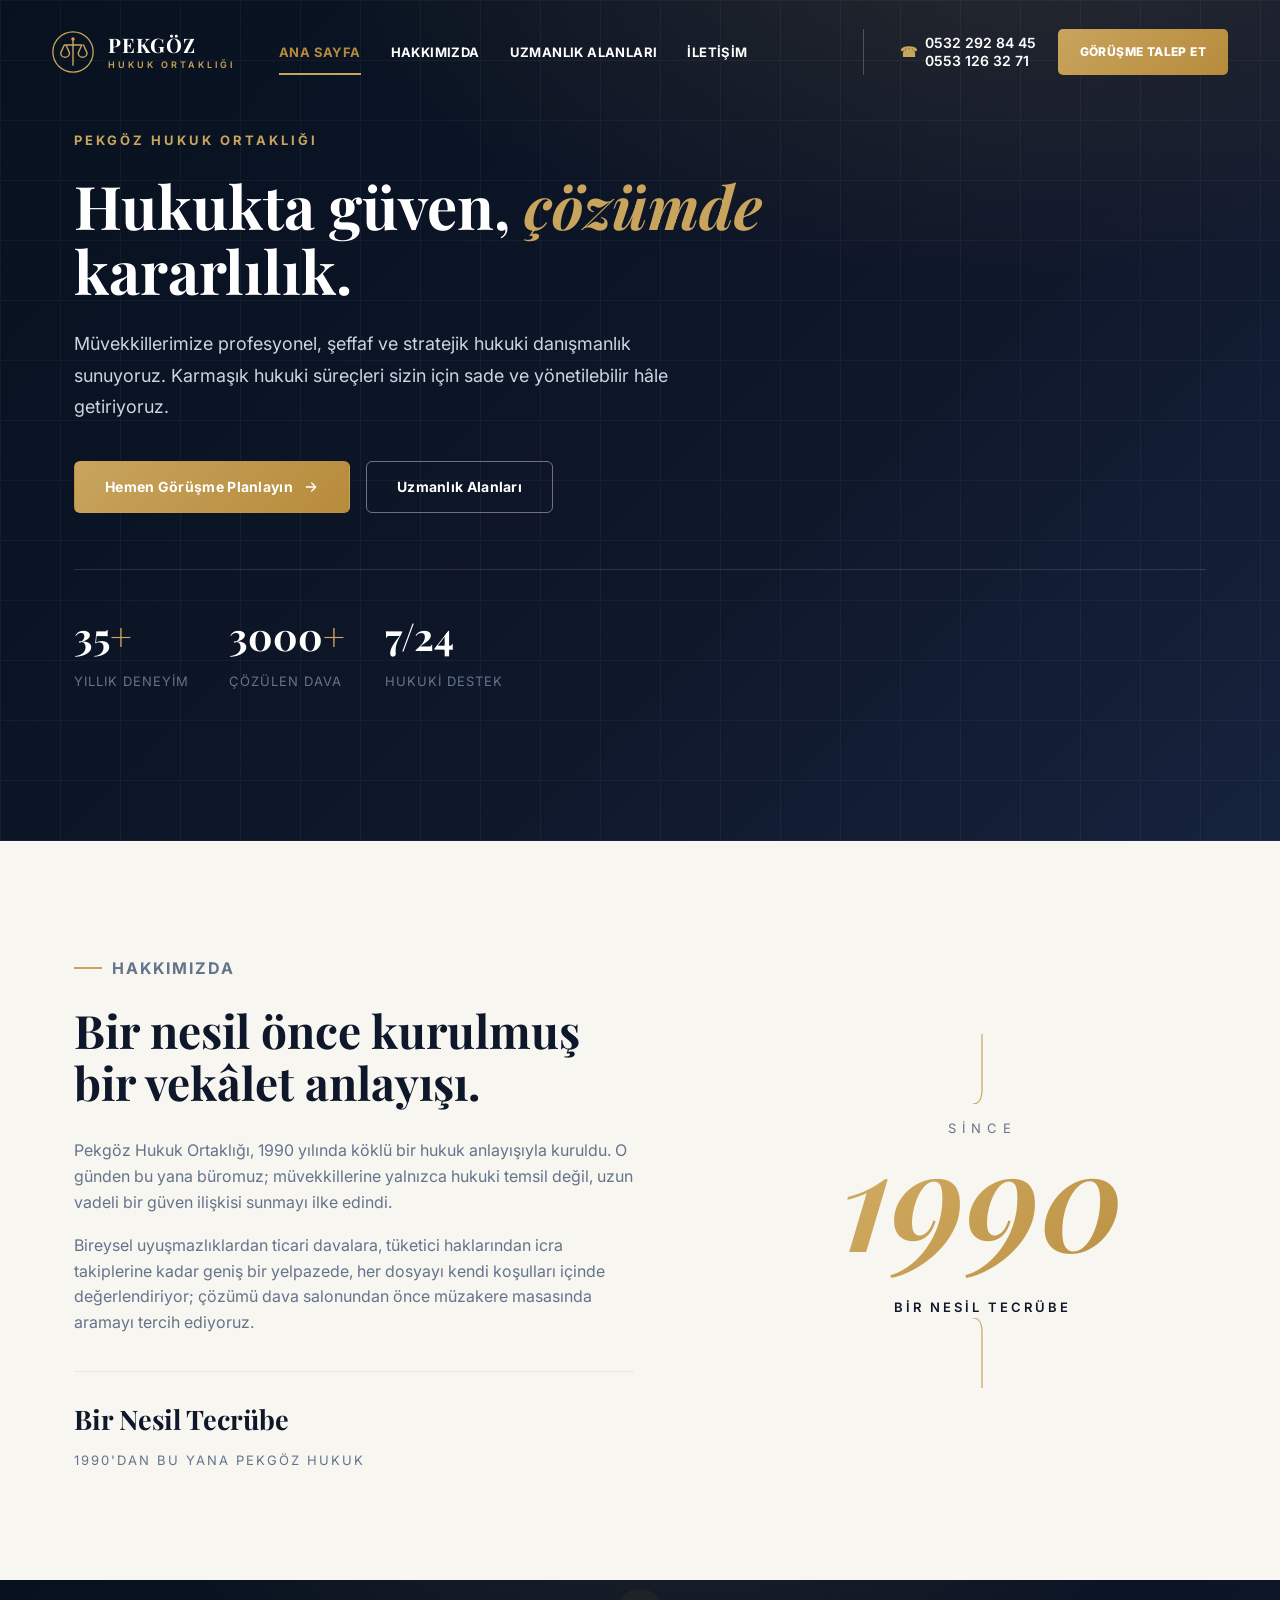
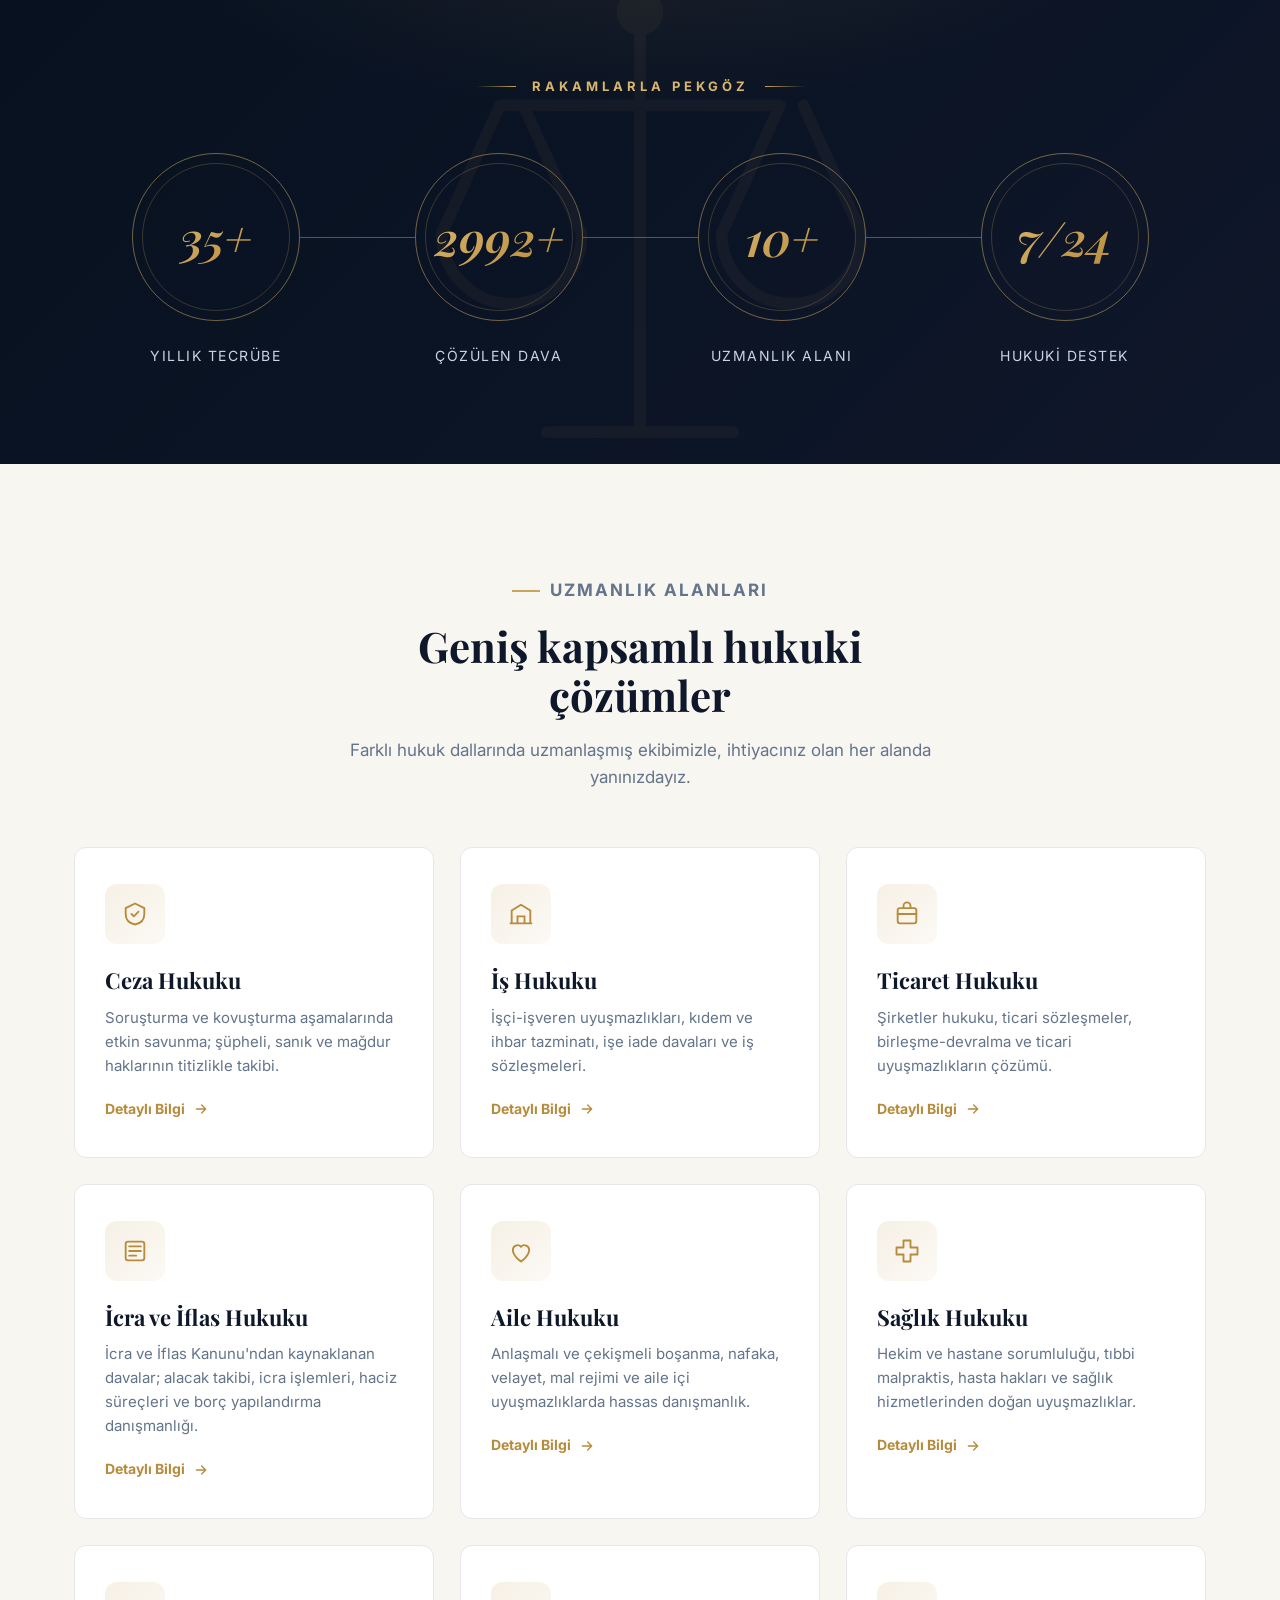
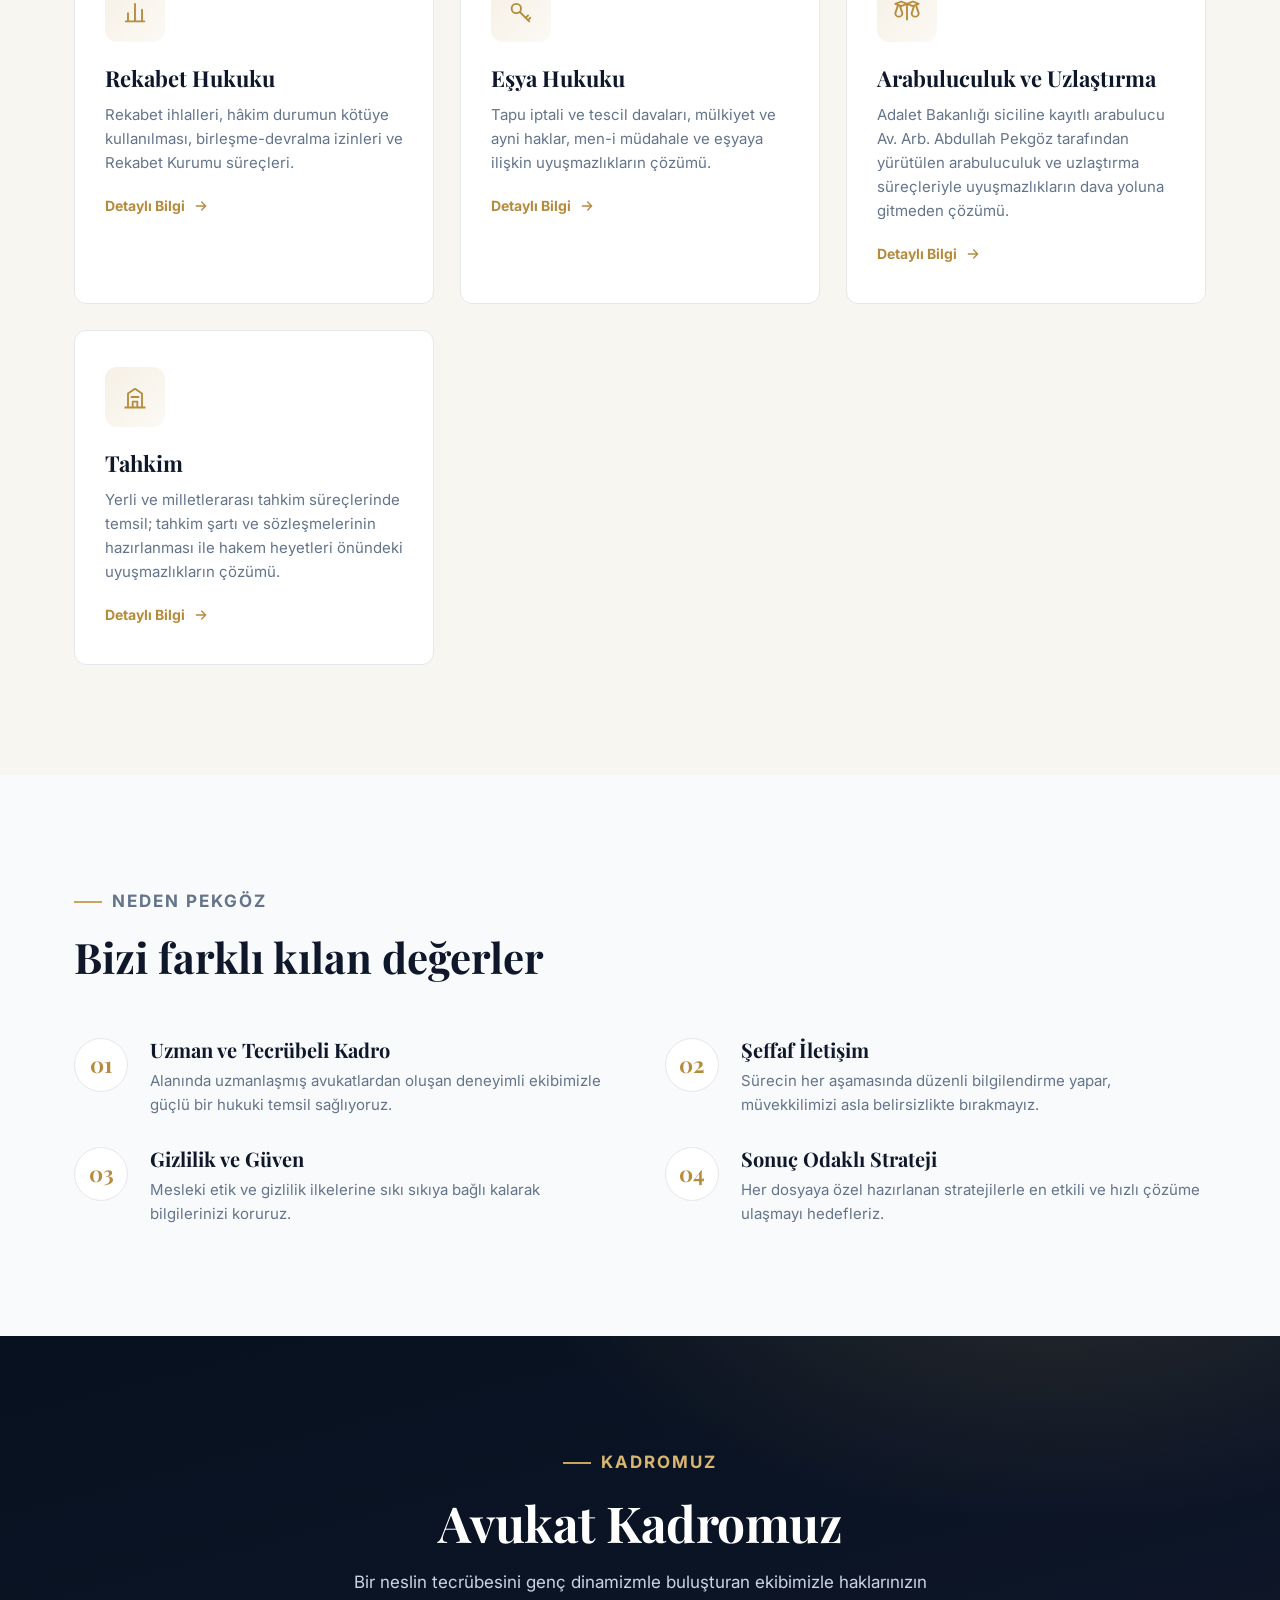
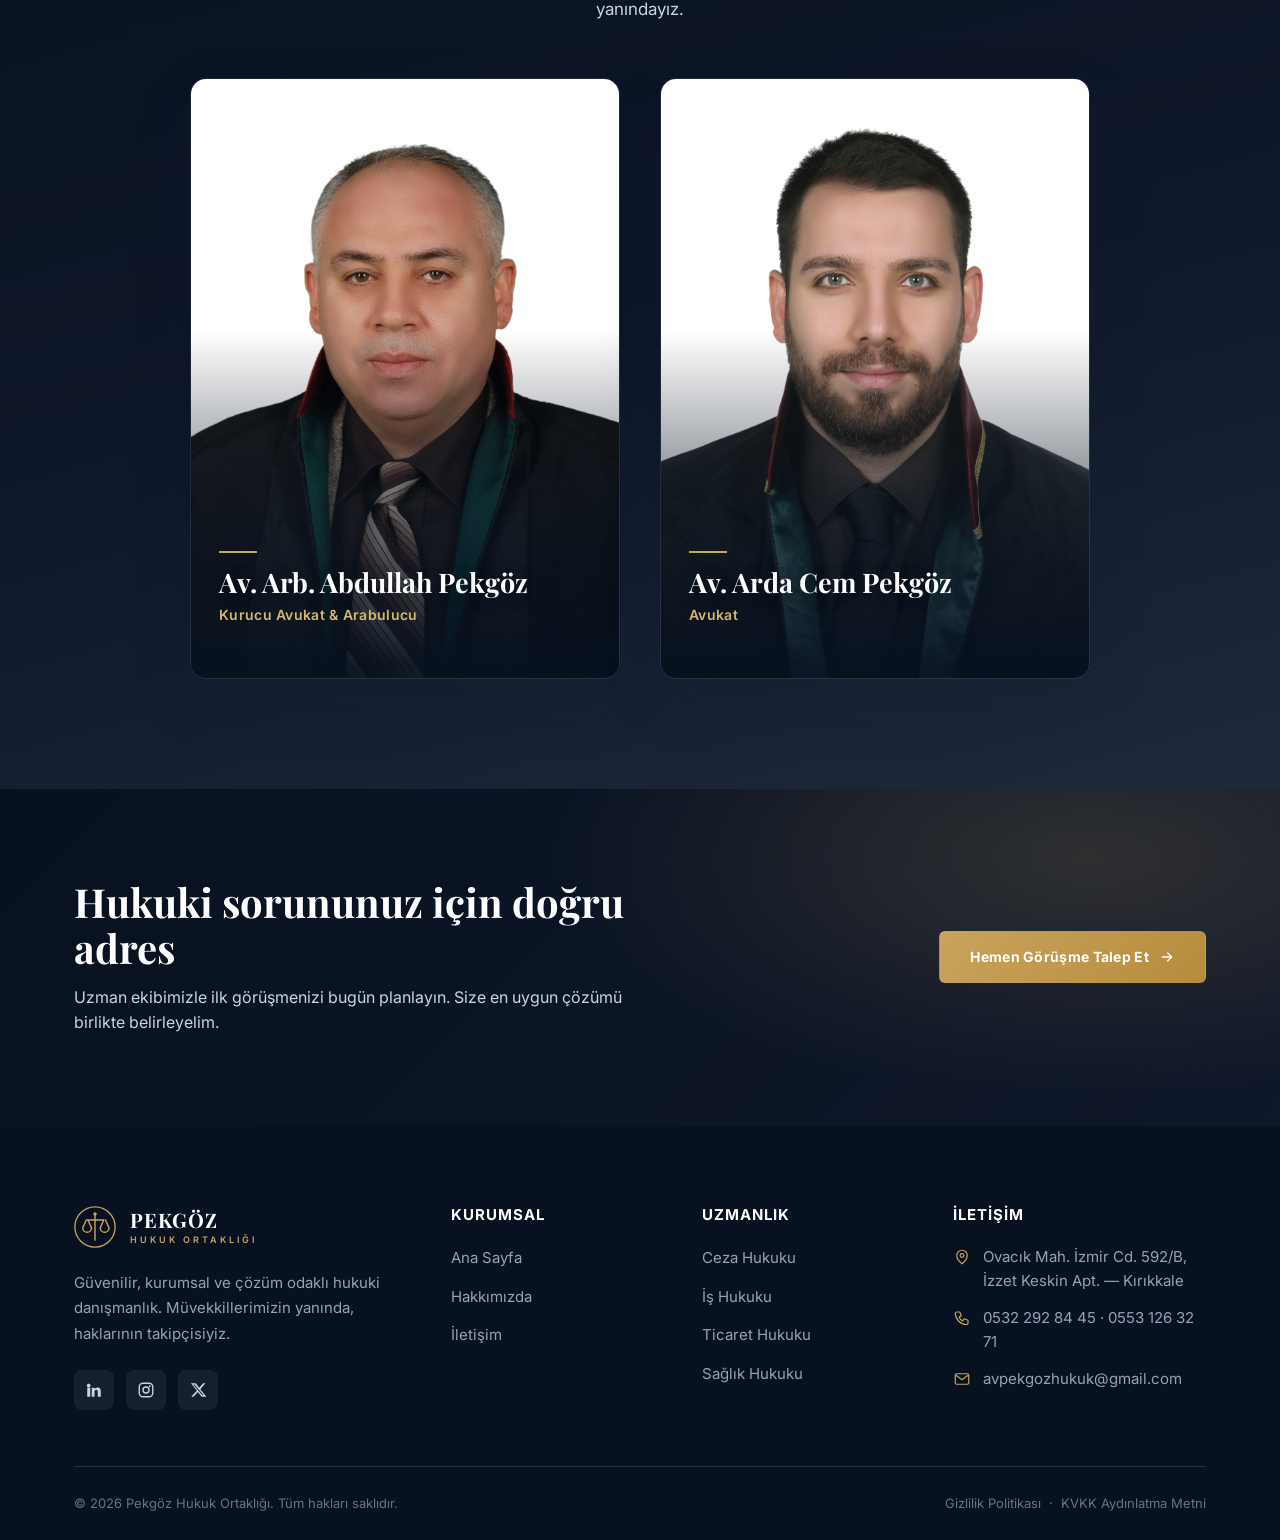
==== commit d7d9b011: "refactor" ====
--- a/index.html
+++ b/index.html
@@ -41,9 +41,7 @@
             </ul>
 
             <div class="navbar-contact">
-                <a href="tel:+905322928445" class="phone-link">
-                    <span>☎</span> 0532 292 84 45
-                </a>
+                <div class="phone-link"><span>☎</span><span class="phone-nums"><a href="tel:+905322928445">0532 292 84 45</a><a href="tel:+905531263271">0553 126 32 71</a></span></div>
                 <a href="iletisim.html" class="appointment-btn">Görüşme Talep Et</a>
             </div>
         </div>
--- a/assets/css/style.css
+++ b/assets/css/style.css
@@ -264,9 +264,12 @@
     transition: border-color 0.35s ease;
 }
 .site-header.scrolled .navbar-contact { border-left-color: var(--line); }
-.phone-link { color: var(--white); font-size: 14px; font-weight: 600; white-space: nowrap; transition: color 0.35s ease; }
+.phone-link { display: inline-flex; align-items: center; color: var(--white); font-size: 14px; font-weight: 600; white-space: nowrap; transition: color 0.35s ease; }
 .site-header.scrolled .phone-link { color: var(--navy); }
-.phone-link span { color: var(--gold); margin-right: 8px; }
+.phone-link > span:first-child { color: var(--gold); margin-right: 8px; }
+.phone-nums { display: flex; flex-direction: column; line-height: 1.3; }
+.phone-nums a { color: inherit; transition: color 0.25s ease; }
+.phone-nums a:hover { color: var(--gold); }
 .appointment-btn {
     display: inline-flex;
     align-items: center;
@@ -1246,8 +1249,10 @@
         transform: none; box-shadow: none; padding: 0 0 12px; display: none;
     }
     .dropdown.open .dropdown-menu { display: block; }
-    .navbar-contact { border-left: 0; padding-left: 0; margin-top: 22px; flex-direction: column; align-items: stretch; }
-    .phone-link { color: var(--navy); text-align: center; padding: 10px 0; }
+    .navbar-contact { border-left: 0; padding-left: 0; margin-left: 0; width: 100%; margin-top: 22px; flex-direction: column; align-items: center; }
+    .phone-link { color: var(--navy); justify-content: center; padding: 10px 0; }
+    .phone-nums { flex-direction: row; align-items: center; gap: 8px; }
+    .phone-nums a:first-child::after { content: "·"; margin-left: 8px; color: var(--gold); }
     .appointment-btn { width: 100%; }
 
     .about-grid { grid-template-columns: 1fr; gap: 40px; }
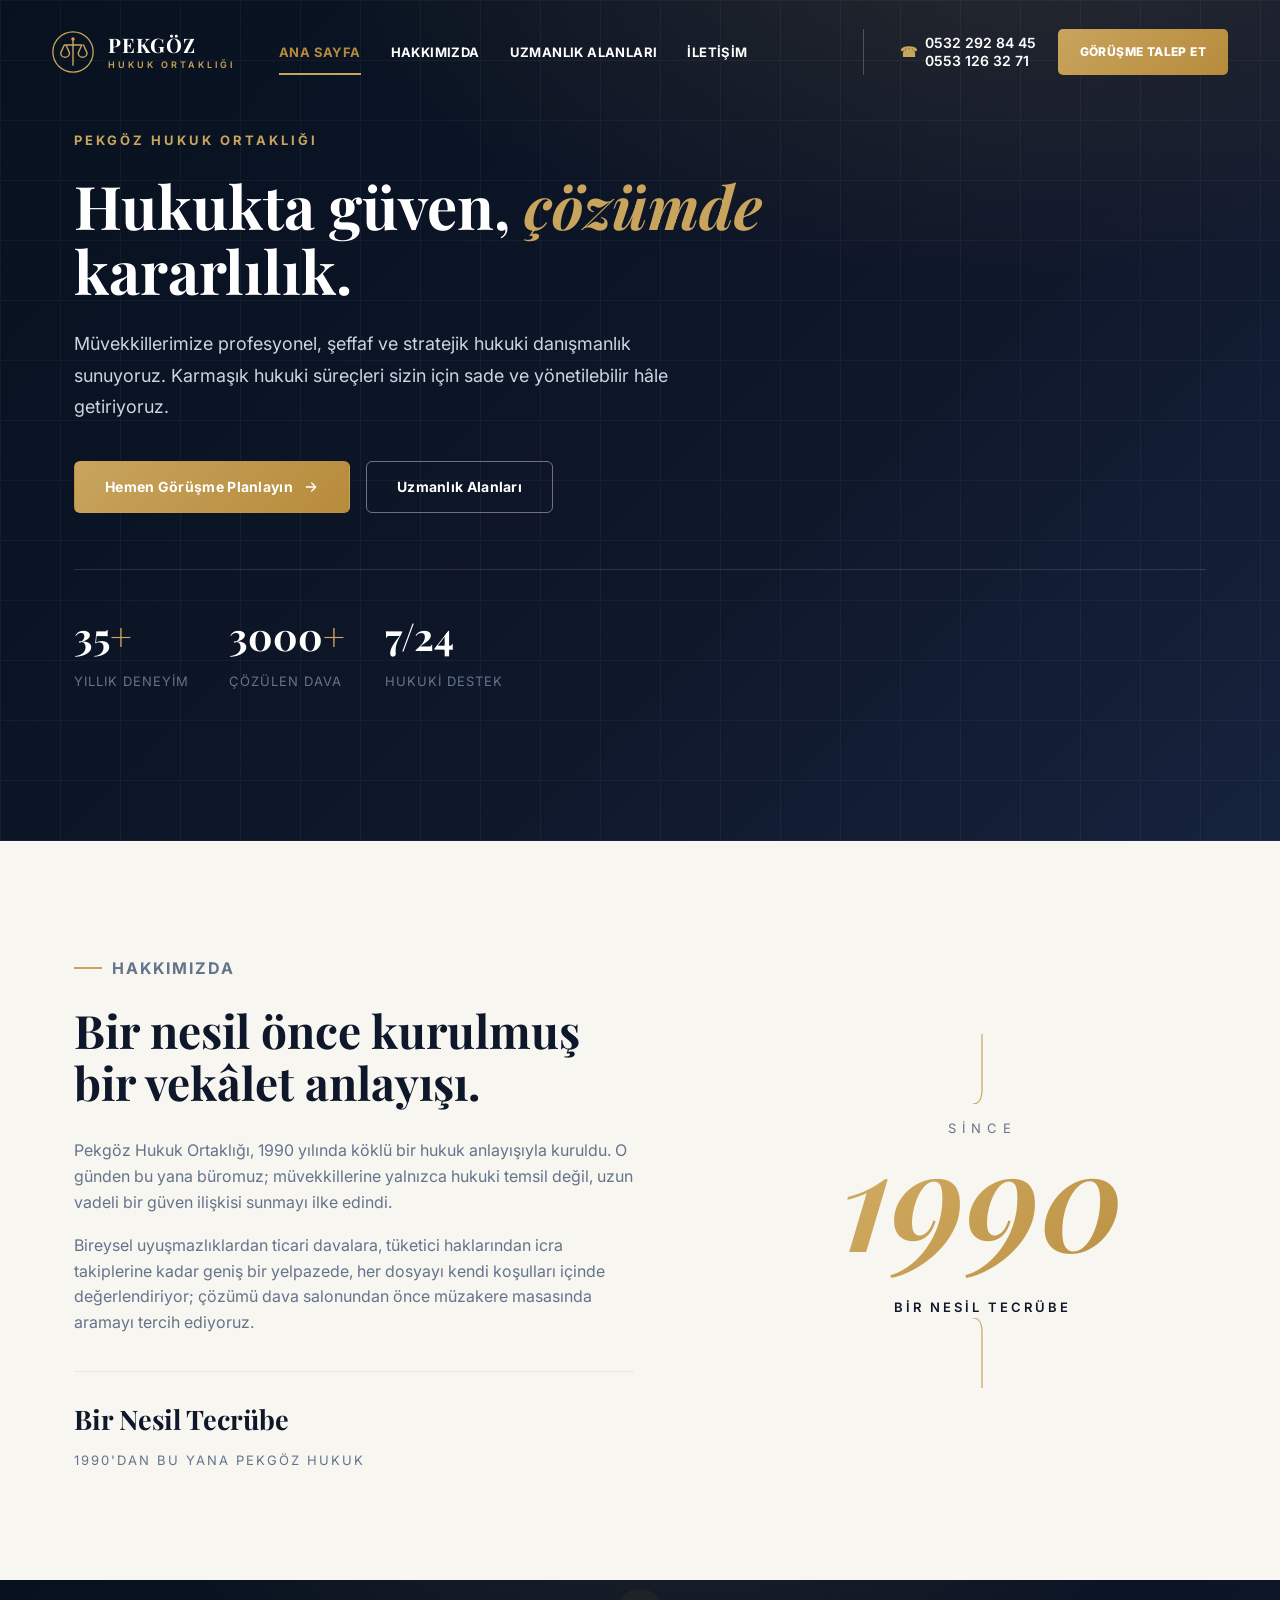
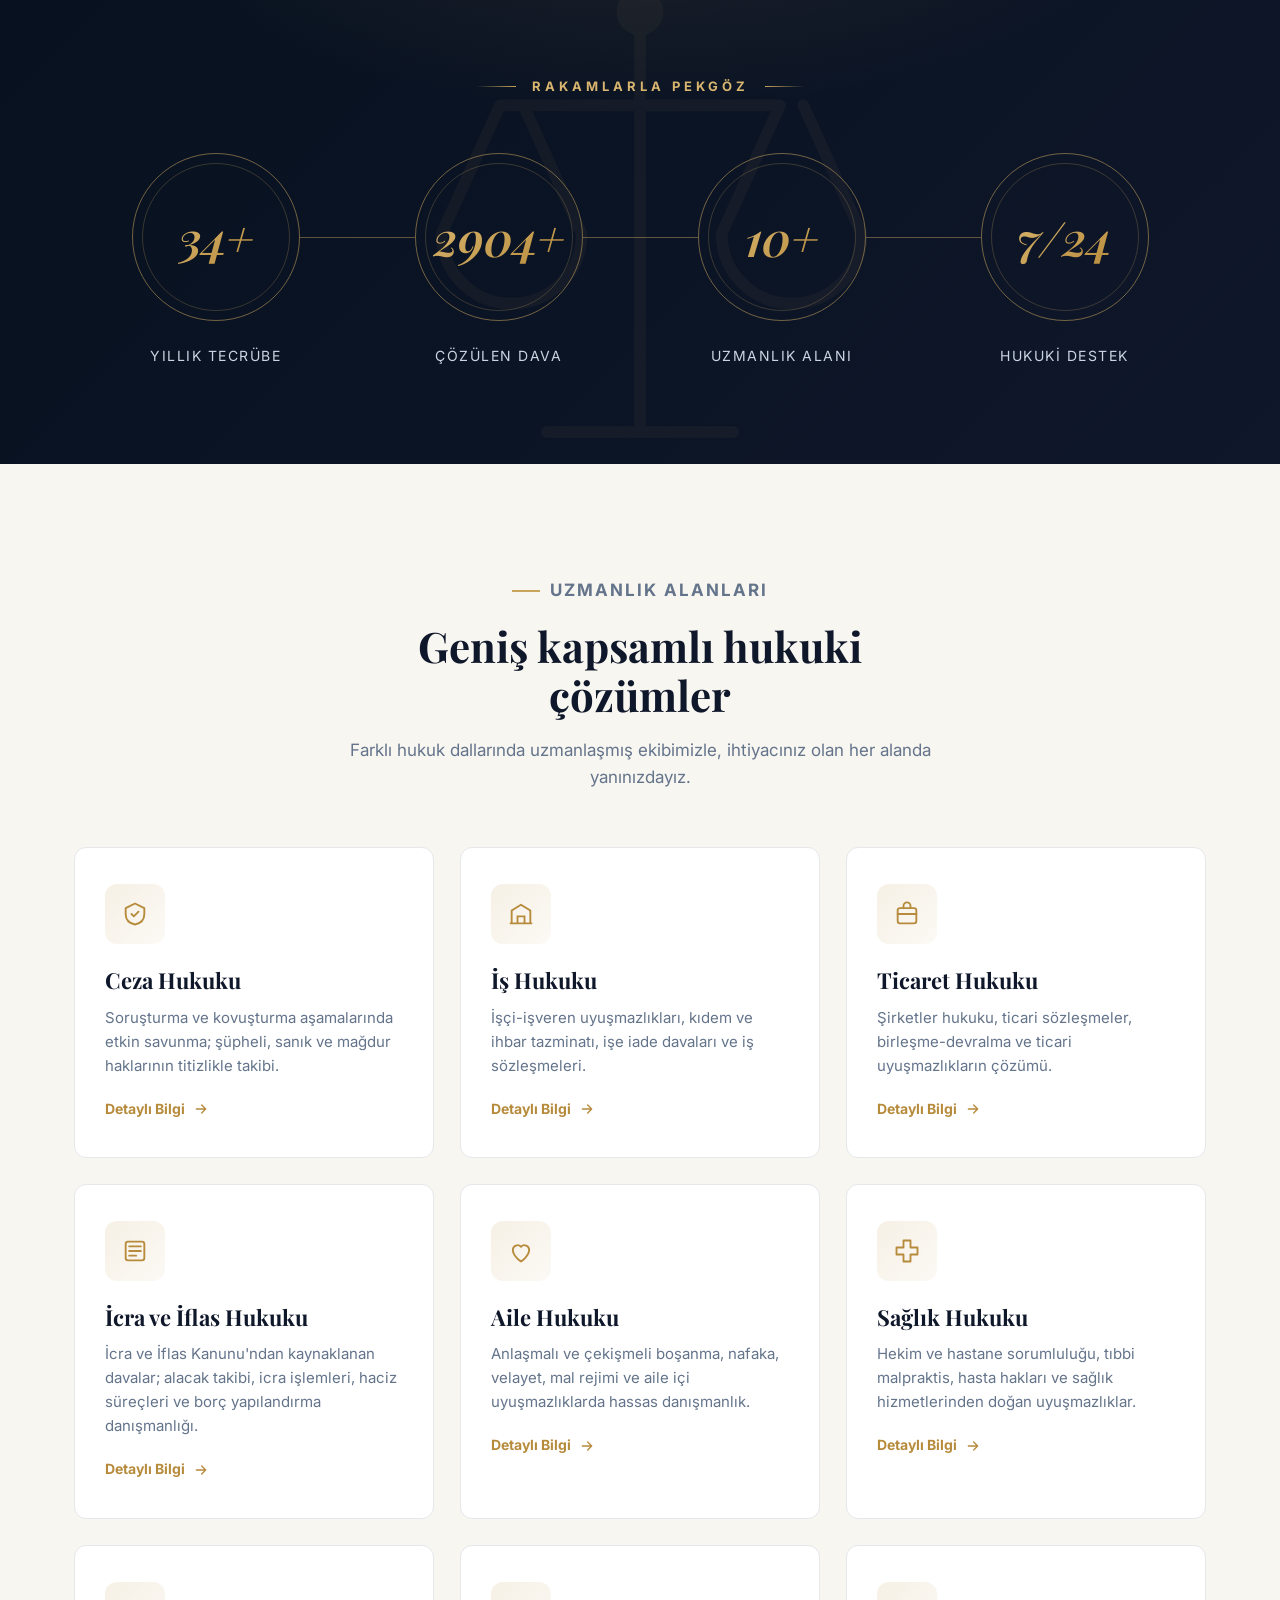
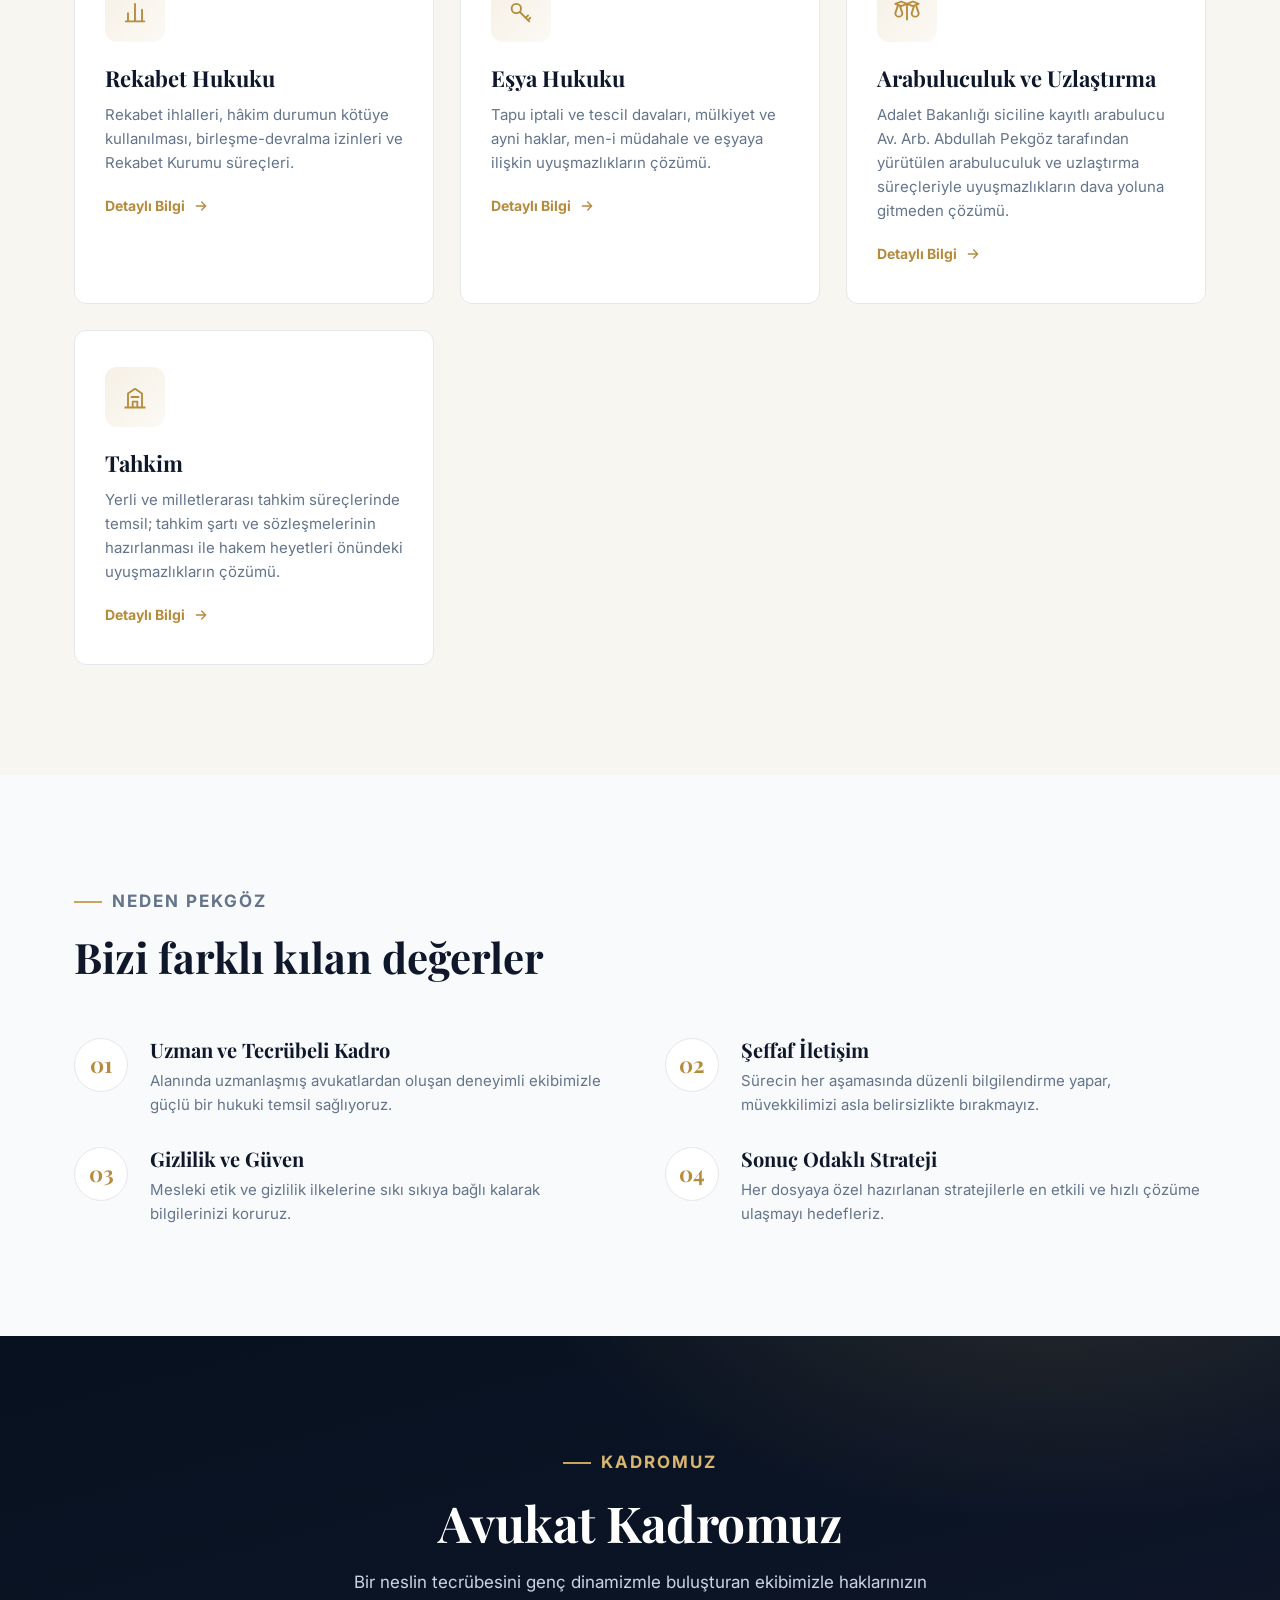
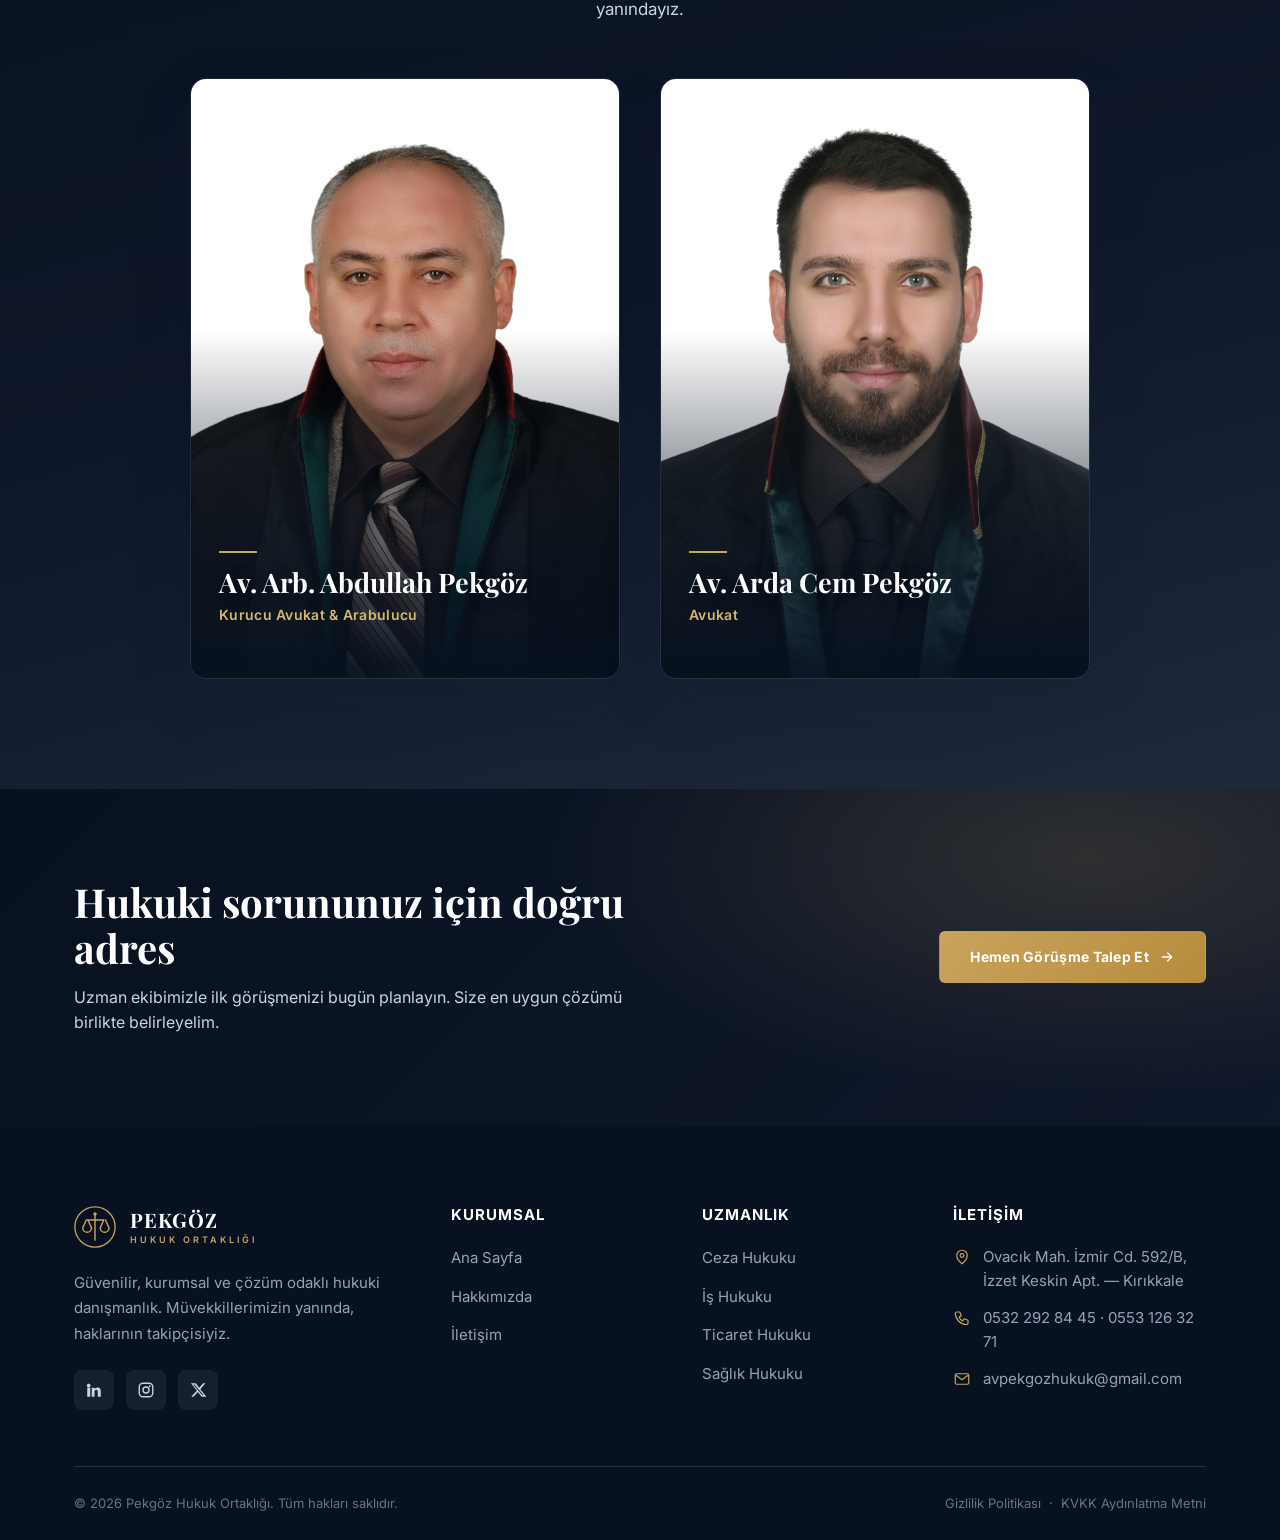
==== commit 39bb9469: "refactor" ====
--- a/index.html
+++ b/index.html
@@ -3,14 +3,97 @@
 <head>
     <meta charset="UTF-8" />
     <meta name="viewport" content="width=device-width, initial-scale=1.0" />
-    <meta name="description" content="Pekgöz Hukuk Ortaklığı — güvenilir, kurumsal ve çözüm odaklı hukuki danışmanlık ve avukatlık hizmetleri." />
-    <title>Pekgöz Hukuk Ortaklığı | Kurumsal Hukuki Danışmanlık</title>
+    <meta name="description" content="Kırıkkale’de 1990’dan beri ceza, iş, ticaret, icra, aile, sağlık, rekabet ve eşya hukuku ile arabuluculuk ve tahkim alanlarında güvenilir avukatlık ve hukuki danışmanlık hizmeti." />
+    <title>Pekgöz Hukuk Ortaklığı | Kırıkkale Avukat & Hukuk Bürosu</title>
 
     <link rel="preconnect" href="https://fonts.googleapis.com" />
     <link rel="preconnect" href="https://fonts.gstatic.com" crossorigin />
     <link href="https://fonts.googleapis.com/css2?family=Inter:wght@400;500;600;700;800&family=Playfair+Display:ital,wght@0,500;0,600;0,700;1,600&display=swap" rel="stylesheet" />
     <link rel="icon" type="image/svg+xml" href="assets/img/favicon.svg" />
+    <!-- SEO -->
+    <link rel="canonical" href="https://www.pekgozhukuk.com/" />
+    <meta name="robots" content="index, follow, max-image-preview:large" />
+    <meta name="author" content="Pekgöz Hukuk Ortaklığı" />
+    <meta name="theme-color" content="#0f172a" />
+    <meta name="geo.region" content="TR-71" />
+    <meta name="geo.placename" content="Kırıkkale" />
+    <meta property="og:type" content="website" />
+    <meta property="og:site_name" content="Pekgöz Hukuk Ortaklığı" />
+    <meta property="og:locale" content="tr_TR" />
+    <meta property="og:title" content="Pekgöz Hukuk Ortaklığı | Kırıkkale Avukat &amp; Hukuk Bürosu" />
+    <meta property="og:description" content="Kırıkkale’de 1990’dan beri ceza, iş, ticaret, icra, aile, sağlık, rekabet ve eşya hukuku ile arabuluculuk ve tahkim alanlarında güvenilir avukatlık ve hukuki danışmanlık hizmeti." />
+    <meta property="og:url" content="https://www.pekgozhukuk.com/" />
+    <meta property="og:image" content="https://www.pekgozhukuk.com/assets/img/abdullah-pekgoz.jpeg" />
+    <meta name="twitter:card" content="summary_large_image" />
+    <meta name="twitter:title" content="Pekgöz Hukuk Ortaklığı | Kırıkkale Avukat &amp; Hukuk Bürosu" />
+    <meta name="twitter:description" content="Kırıkkale’de 1990’dan beri ceza, iş, ticaret, icra, aile, sağlık, rekabet ve eşya hukuku ile arabuluculuk ve tahkim alanlarında güvenilir avukatlık ve hukuki danışmanlık hizmeti." />
+    <meta name="twitter:image" content="https://www.pekgozhukuk.com/assets/img/abdullah-pekgoz.jpeg" />
+    <!-- /SEO -->
     <link rel="stylesheet" href="assets/css/style.css" />
+    <script type="application/ld+json">
+{
+  "@context": "https://schema.org",
+  "@type": [
+    "LegalService",
+    "Attorney"
+  ],
+  "@id": "https://www.pekgozhukuk.com/#org",
+  "name": "Pekgöz Hukuk Ortaklığı",
+  "url": "https://www.pekgozhukuk.com/",
+  "image": "https://www.pekgozhukuk.com/assets/img/abdullah-pekgoz.jpeg",
+  "logo": "https://www.pekgozhukuk.com/assets/img/favicon.svg",
+  "email": "avpekgozhukuk@gmail.com",
+  "telephone": "+905322928445",
+  "foundingDate": "1990",
+  "priceRange": "₺₺",
+  "areaServed": {
+    "@type": "AdministrativeArea",
+    "name": "Kırıkkale"
+  },
+  "address": {
+    "@type": "PostalAddress",
+    "streetAddress": "Ovacık Mah. İzmir Cd. 592/B, İzzet Keskin Apt.",
+    "addressLocality": "Kırıkkale",
+    "addressRegion": "Kırıkkale",
+    "addressCountry": "TR"
+  },
+  "openingHoursSpecification": [
+    {
+      "@type": "OpeningHoursSpecification",
+      "dayOfWeek": [
+        "Monday",
+        "Tuesday",
+        "Wednesday",
+        "Thursday",
+        "Friday"
+      ],
+      "opens": "09:00",
+      "closes": "18:00"
+    }
+  ],
+  "knowsAbout": [
+    "Ceza Hukuku",
+    "İş Hukuku",
+    "Ticaret Hukuku",
+    "İcra ve İflas Hukuku",
+    "Aile Hukuku",
+    "Sağlık Hukuku",
+    "Rekabet Hukuku",
+    "Eşya Hukuku",
+    "Arabuluculuk ve Uzlaştırma",
+    "Tahkim"
+  ]
+}
+    </script>
+    <script type="application/ld+json">
+{
+  "@context": "https://schema.org",
+  "@type": "WebSite",
+  "name": "Pekgöz Hukuk Ortaklığı",
+  "url": "https://www.pekgozhukuk.com/",
+  "inLanguage": "tr-TR"
+}
+    </script>
 </head>
 <body>
 
